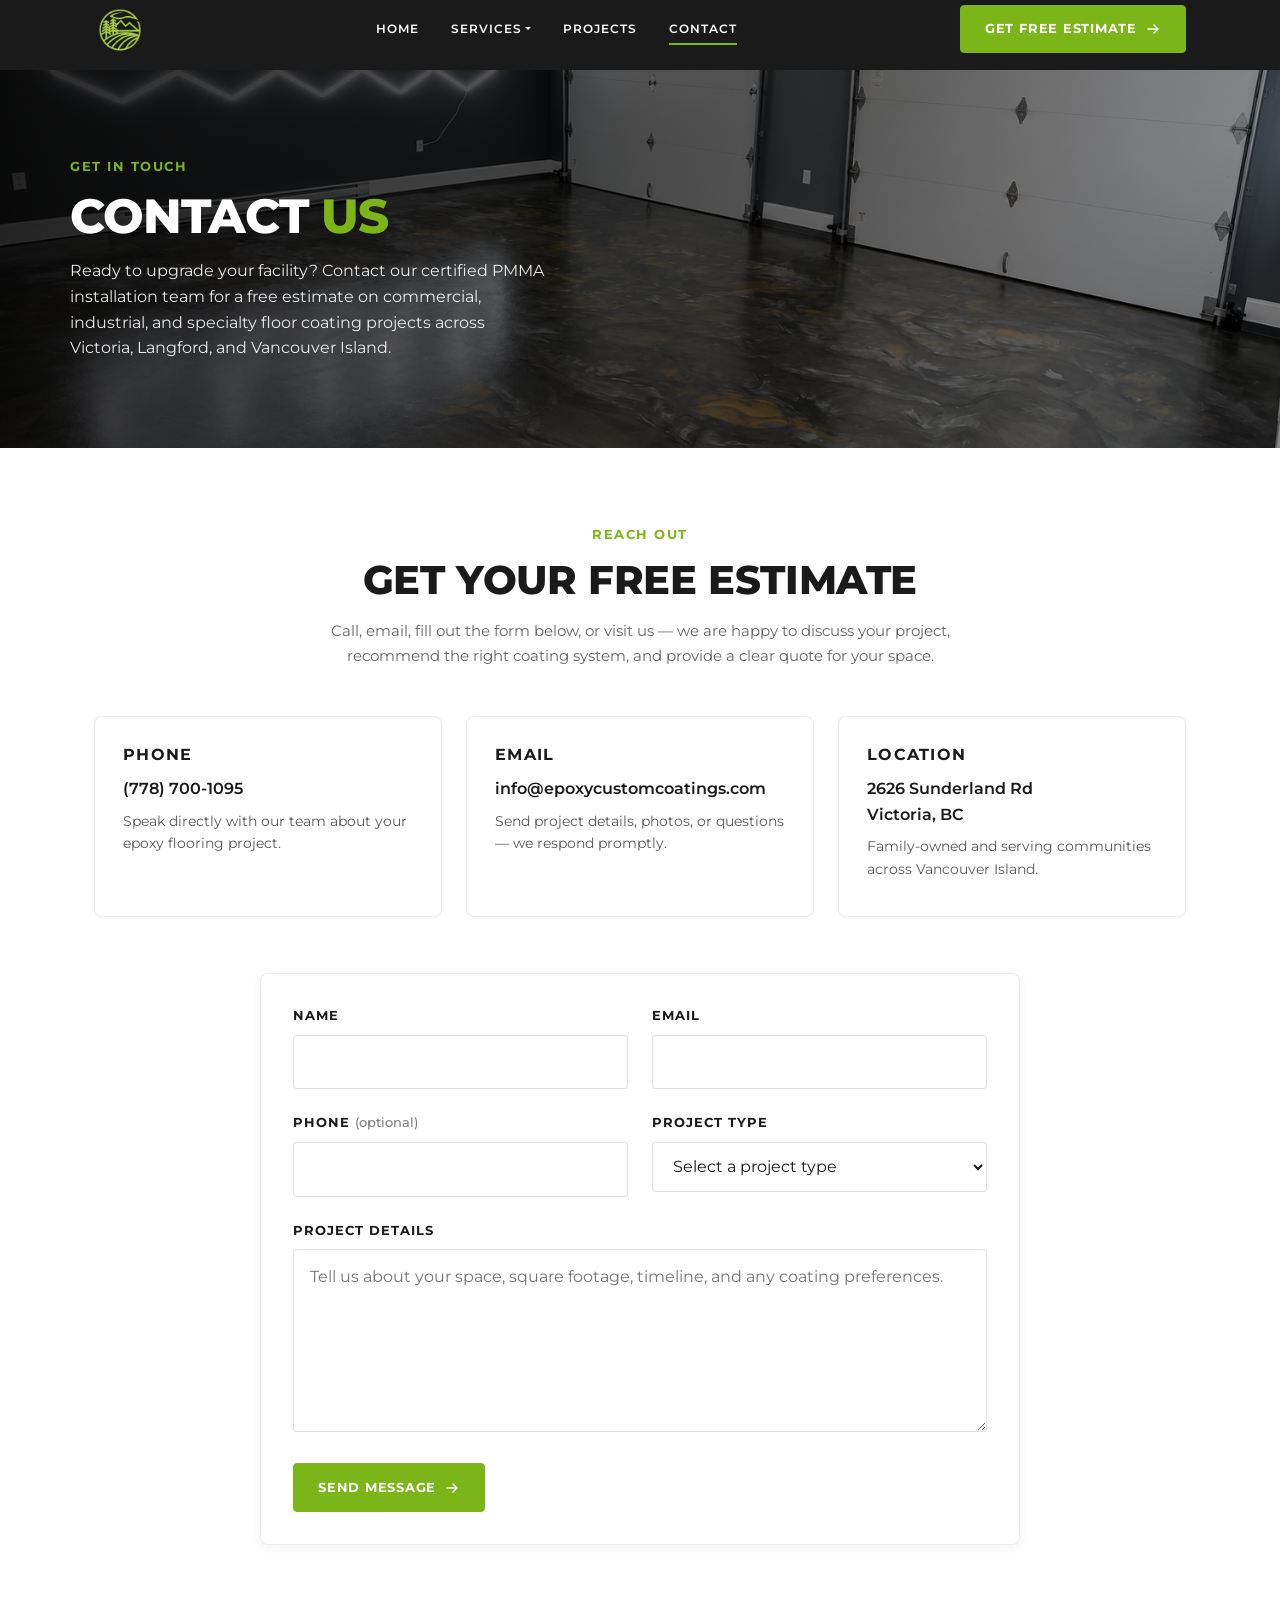
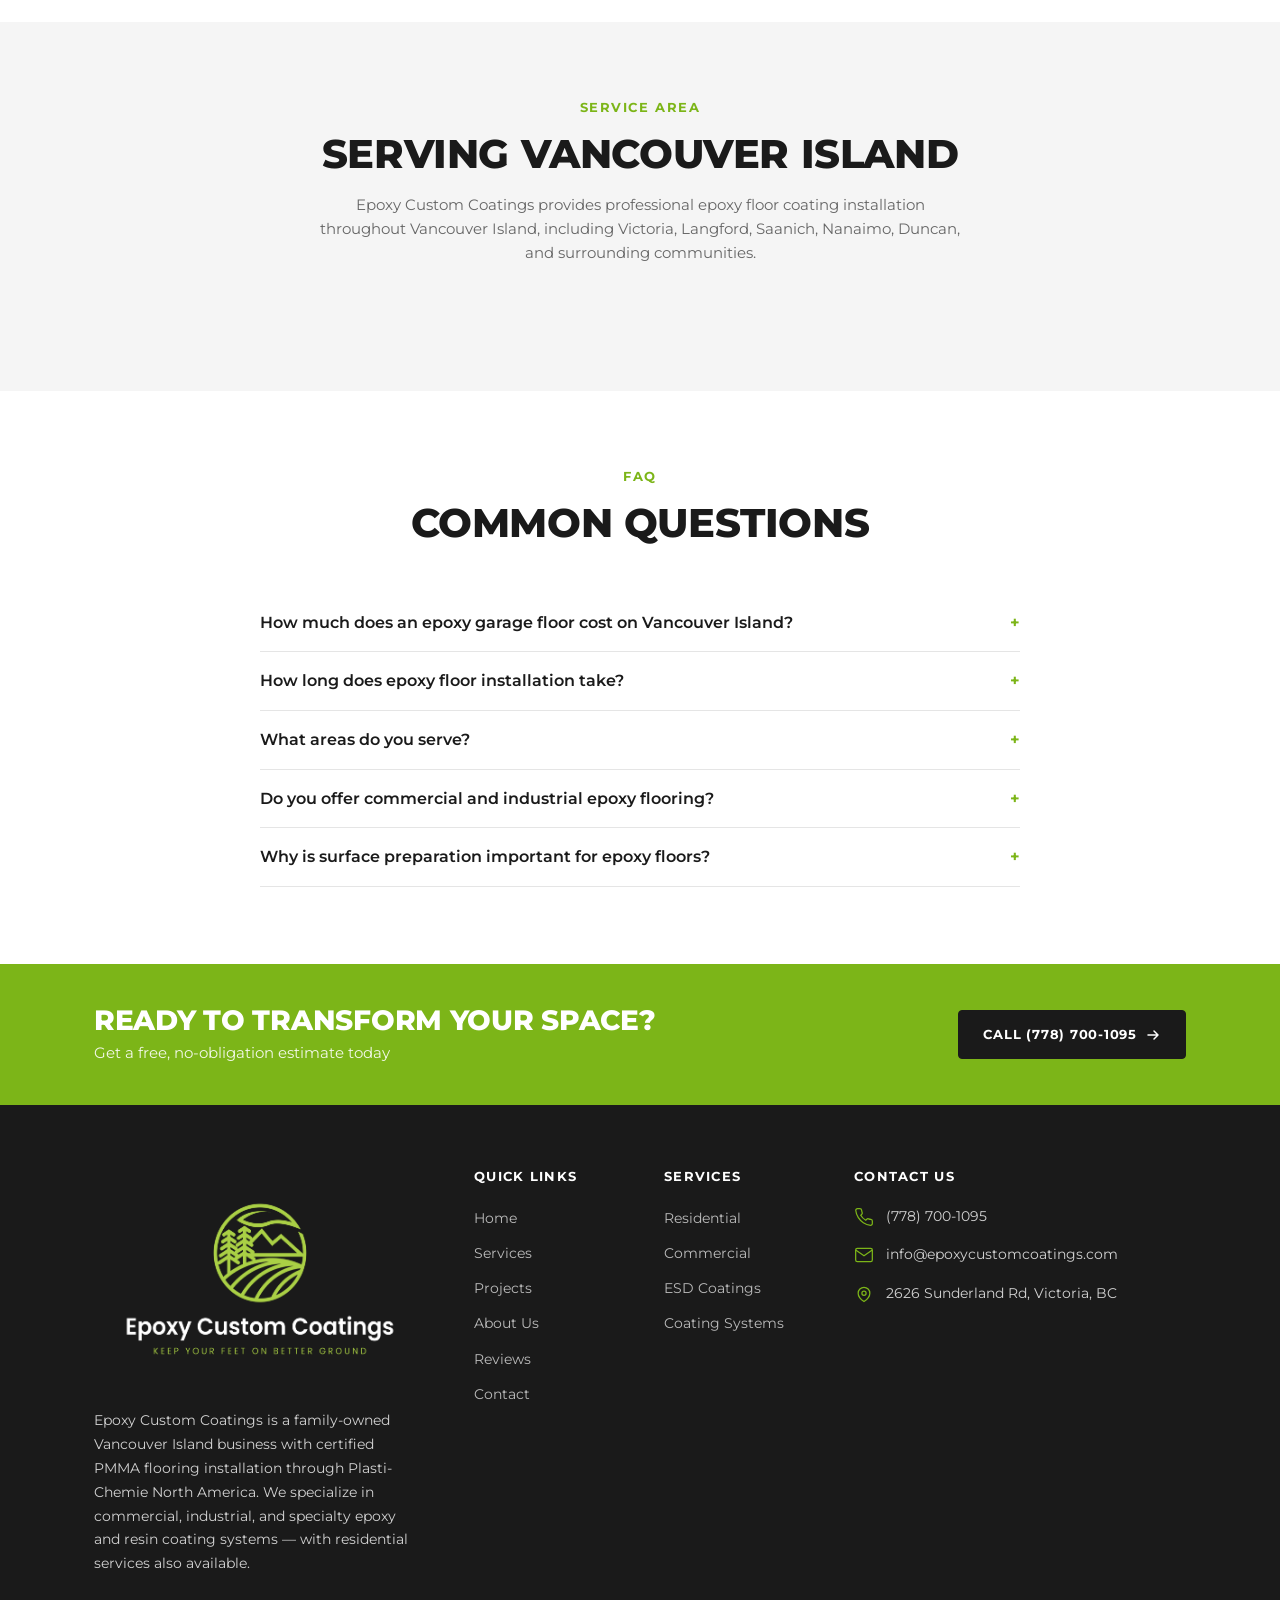
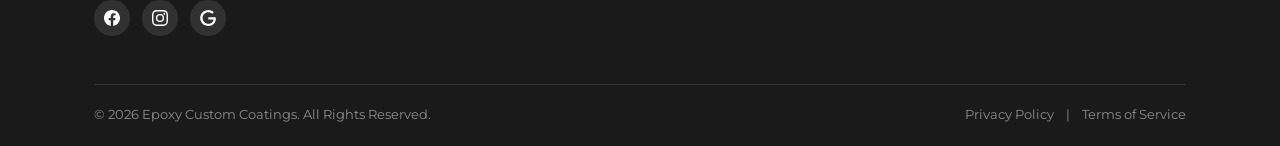
==== contact.html @ 405bd3cb "Update site content and layout" ====
<!doctype html>
<html lang="en-CA">
<head>
    <meta charset="utf-8">
    <meta name="viewport" content="width=device-width, initial-scale=1">
    <title>Contact Epoxy Custom Coatings | Free Estimate Victoria BC</title>
    <meta name="description" content="Contact Epoxy Custom Coatings for a free epoxy floor coating estimate in Victoria and across Vancouver Island. Call (778) 700-1095 or email info@epoxycustomcoatings.com.">
    <meta name="robots" content="index, follow, max-image-preview:large">
    <link rel="canonical" href="https://epoxycustomcoatings.com/contact.html">
    <meta name="theme-color" content="#1a1a1a">
    <meta name="author" content="Epoxy Custom Coatings">
    <meta name="geo.region" content="CA-BC">
    <meta name="geo.placename" content="Victoria, British Columbia">
    <link rel="icon" href="images/logo.png" type="image/png">
    <link rel="apple-touch-icon" href="images/logo.png">
    <link rel="sitemap" type="application/xml" href="sitemap.xml">
    <meta property="og:type" content="website">
    <meta property="og:site_name" content="Epoxy Custom Coatings">
    <meta property="og:title" content="Contact Epoxy Custom Coatings | Free Estimate Victoria BC">
    <meta property="og:description" content="Request a free epoxy floor coating estimate in Victoria and across Vancouver Island.">
    <meta property="og:url" content="https://epoxycustomcoatings.com/contact.html">
    <meta property="og:image" content="https://epoxycustomcoatings.com/images/logo.png">
    <meta property="og:locale" content="en_CA">
    <meta name="twitter:card" content="summary_large_image">
    <meta name="twitter:title" content="Contact Epoxy Custom Coatings | Free Estimate Victoria BC">
    <meta name="twitter:description" content="Request a free epoxy floor coating estimate in Victoria and across Vancouver Island.">
    <meta name="twitter:image" content="https://epoxycustomcoatings.com/images/logo.png">
    <link rel="preconnect" href="https://fonts.googleapis.com">
    <link rel="preconnect" href="https://fonts.gstatic.com" crossorigin>
    <link href="https://fonts.googleapis.com/css2?family=Montserrat:wght@400;500;600;700;800&display=swap" rel="stylesheet">
    <link href="https://cdn.jsdelivr.net/npm/bootstrap@5.3.8/dist/css/bootstrap.min.css" rel="stylesheet" integrity="sha384-sRIl4kxILFvY47J16cr9ZwB07vP4J8+LH7qKQnuqkuIAvNWLzeN8tE5YBujZqJLB" crossorigin="anonymous">
    <link rel="stylesheet" href="css/style.css">
</head>
<body>
    <a class="skip-link" href="#main-content">Skip to main content</a>

    <!-- NAVBAR -->
    <nav class="navbar navbar-expand-lg site-nav sticky-top" aria-label="Main navigation">
        <div class="container">
            <a class="navbar-brand" href="index.html">
                <img src="images/logo2.png" alt="Epoxy Custom Coatings">
            </a>

            <button class="navbar-toggler" type="button" data-bs-toggle="collapse" data-bs-target="#navbarNav" aria-controls="navbarNav" aria-expanded="false" aria-label="Toggle navigation">
                <span class="navbar-toggler-icon"></span>
            </button>

            <div class="collapse navbar-collapse nav-collapse-panel" id="navbarNav">
                <ul class="navbar-nav mx-auto align-items-lg-center">
                    <li class="nav-item"><a class="nav-link" href="index.html">Home</a></li>
                    <li class="nav-item dropdown">
                        <a class="nav-link dropdown-toggle" href="services.html" role="button" data-bs-toggle="dropdown" aria-expanded="false">Services</a>
                        <ul class="dropdown-menu dropdown-menu-dark">
                            <li><a class="dropdown-item" href="services.html#what-we-offer">What We Offer</a></li>
                            <li><a class="dropdown-item" href="services.html#commercial">Commercial &amp; Industrial</a></li>
                            <li><a class="dropdown-item" href="services.html#pmma">Certified PMMA</a></li>
                            <li><a class="dropdown-item" href="services.html#esd">ESD Coatings</a></li>
                            <li><a class="dropdown-item" href="services.html#residential">Residential</a></li>
                            <li><a class="dropdown-item" href="services.html#coatings">Coating Systems</a></li>
                        </ul>
                    </li>
                    <li class="nav-item"><a class="nav-link" href="projects.html">Projects</a></li>
                    <li class="nav-item"><a class="nav-link active" href="contact.html">Contact</a></li>
                </ul>
                <a class="btn btn-primary btn-cta nav-cta-btn" href="contact.html">
                    Get Free Estimate
                    <svg width="16" height="16" viewBox="0 0 16 16" fill="none" aria-hidden="true"><path d="M3 8h10M9 4l4 4-4 4" stroke="currentColor" stroke-width="1.5" stroke-linecap="round" stroke-linejoin="round"/></svg>
                </a>
            </div>
        </div>
    </nav>

    <main id="main-content">
    <!-- HERO -->
    <section class="hero hero-page hero-contact">
        <div class="hero-overlay"></div>
        <div class="container hero-inner">
            <div class="hero-copy hero-copy--page">
                <p class="section-label">Get In Touch</p>
                <h1 class="hero-page-title">Contact <span class="text-accent">Us</span></h1>
                <p class="hero-desc">Ready to upgrade your facility? Contact our certified PMMA installation team for a free estimate on commercial, industrial, and specialty floor coating projects across Victoria, Langford, and Vancouver Island.</p>
            </div>
        </div>
    </section>

    <!-- CONTACT INFO -->
    <section class="contact-section" aria-labelledby="contact-heading">
        <div class="container">
            <div class="section-header text-center">
                <p class="section-label">Reach Out</p>
                <h2 class="section-title" id="contact-heading">Get Your Free Estimate</h2>
                <p class="section-desc">Call, email, fill out the form below, or visit us — we are happy to discuss your project, recommend the right coating system, and provide a clear quote for your space.</p>
            </div>
            <div class="row g-4 contact-grid">
                <div class="col-md-4">
                    <article class="contact-card">
                        <h3>Phone</h3>
                        <p><a href="tel:+17787001095">(778) 700-1095</a></p>
                        <p class="contact-card-note">Speak directly with our team about your epoxy flooring project.</p>
                    </article>
                </div>
                <div class="col-md-4">
                    <article class="contact-card">
                        <h3>Email</h3>
                        <p><a href="mailto:info@epoxycustomcoatings.com">info@epoxycustomcoatings.com</a></p>
                        <p class="contact-card-note">Send project details, photos, or questions — we respond promptly.</p>
                    </article>
                </div>
                <div class="col-md-4">
                    <article class="contact-card">
                        <h3>Location</h3>
                        <p><a href="https://maps.google.com/?q=2626+Sunderland+Rd,+Victoria,+BC" rel="noopener noreferrer">2626 Sunderland Rd<br>Victoria, BC</a></p>
                        <p class="contact-card-note">Family-owned and serving communities across Vancouver Island.</p>
                    </article>
                </div>
            </div>

            <div class="contact-form-wrap">
                <div class="contact-form-alert contact-form-alert--success" id="formSuccessAlert" role="status" hidden>
                    Thank you — your message was sent. We will get back to you shortly.
                </div>

                <form class="contact-form" id="contactForm" action="https://formsubmit.co/info@epoxycustomcoatings.com" method="POST" accept-charset="UTF-8" novalidate>
                    <input type="hidden" name="_subject" value="New website estimate request — Epoxy Custom Coatings">
                    <input type="hidden" name="_next" value="https://epoxycustomcoatings.com/contact.html?sent=1">
                    <input type="hidden" name="_template" value="table">
                    <input type="text" name="_honey" class="contact-form-honey" tabindex="-1" autocomplete="off" aria-hidden="true">
                    <input type="hidden" name="_captcha" value="true">

                    <div class="row g-4">
                        <div class="col-md-6">
                            <label class="contact-form-label" for="contactName">Name</label>
                            <input class="contact-form-input" type="text" id="contactName" name="name" required autocomplete="name" maxlength="100" inputmode="text">
                        </div>
                        <div class="col-md-6">
                            <label class="contact-form-label" for="contactEmail">Email</label>
                            <input class="contact-form-input" type="email" id="contactEmail" name="email" required autocomplete="email" maxlength="254" inputmode="email">
                        </div>
                        <div class="col-md-6">
                            <label class="contact-form-label" for="contactPhone">Phone <span class="contact-form-optional">(optional)</span></label>
                            <input class="contact-form-input" type="tel" id="contactPhone" name="phone" autocomplete="tel" maxlength="30" inputmode="tel">
                        </div>
                        <div class="col-md-6">
                            <label class="contact-form-label" for="contactProjectType">Project Type</label>
                            <select class="contact-form-input" id="contactProjectType" name="project_type" required>
                                <option value="" disabled selected>Select a project type</option>
                                <option value="Commercial">Commercial</option>
                                <option value="Industrial">Industrial</option>
                                <option value="Residential">Residential</option>
                                <option value="ESD / Specialty">ESD / Specialty</option>
                                <option value="Other">Other</option>
                            </select>
                        </div>
                        <div class="col-12">
                            <label class="contact-form-label" for="contactMessage">Project Details</label>
                            <textarea class="contact-form-input contact-form-textarea" id="contactMessage" name="message" rows="6" required minlength="10" maxlength="5000" placeholder="Tell us about your space, square footage, timeline, and any coating preferences."></textarea>
                        </div>
                        <div class="col-12">
                            <button class="btn btn-primary btn-cta" type="submit">
                                Send Message
                                <svg width="16" height="16" viewBox="0 0 16 16" fill="none" aria-hidden="true"><path d="M3 8h10M9 4l4 4-4 4" stroke="currentColor" stroke-width="1.5" stroke-linecap="round" stroke-linejoin="round"/></svg>
                            </button>
                        </div>
                    </div>
                </form>
            </div>
        </div>
    </section>

    <!-- SERVICE AREA -->
    <section class="service-area-section" aria-labelledby="service-area-heading">
        <div class="container">
            <div class="section-header text-center">
                <p class="section-label">Service Area</p>
                <h2 class="section-title" id="service-area-heading">Serving Vancouver Island</h2>
                <p class="section-desc">Epoxy Custom Coatings provides professional epoxy floor coating installation throughout Vancouver Island, including Victoria, Langford, Saanich, Nanaimo, Duncan, and surrounding communities.</p>
            </div>
        </div>
    </section>

    <!-- FAQ -->
    <section class="faq-section" id="faq" aria-labelledby="faq-heading">
        <div class="container">
            <div class="section-header text-center">
                <p class="section-label">FAQ</p>
                <h2 class="section-title" id="faq-heading">Common Questions</h2>
            </div>
            <div class="faq-list">
                <details class="faq-item">
                    <summary>How much does an epoxy garage floor cost on Vancouver Island?</summary>
                    <p>Pricing depends on square footage, current slab condition, coating system, and finish options. We provide free on-site assessments and detailed quotes so you know exactly what to expect before work begins.</p>
                </details>
                <details class="faq-item">
                    <summary>How long does epoxy floor installation take?</summary>
                    <p>Most residential garage projects take two to three days, including surface preparation, coating application, and cure time. Commercial and specialty systems may require additional time depending on scope and environmental requirements.</p>
                </details>
                <details class="faq-item">
                    <summary>What areas do you serve?</summary>
                    <p>We serve Victoria, Langford, Saanich, and communities across Vancouver Island for residential, commercial, and industrial epoxy coating projects.</p>
                </details>
                <details class="faq-item">
                    <summary>Do you offer commercial and industrial epoxy flooring?</summary>
                    <p>Yes. We install high-performance epoxy and resin systems for warehouses, restaurants, retail spaces, manufacturing facilities, auto shops, healthcare environments, and more.</p>
                </details>
                <details class="faq-item">
                    <summary>Why is surface preparation important for epoxy floors?</summary>
                    <p>Proper mechanical grinding and preparation ensures maximum adhesion and long-term durability. Every Epoxy Custom Coatings project follows proven prep standards — because a premium finish starts with a properly prepared slab.</p>
                </details>
            </div>
        </div>
    </section>

    <!-- CTA -->
    <section class="cta-banner">
        <div class="container">
            <div class="cta-banner-inner">
                <div>
                    <h2>Ready to Transform Your Space?</h2>
                    <p>Get a free, no-obligation estimate today</p>
                </div>
                <a class="btn btn-dark btn-cta" href="tel:+17787001095">
                    Call (778) 700-1095
                    <svg width="16" height="16" viewBox="0 0 16 16" fill="none" aria-hidden="true"><path d="M3 8h10M9 4l4 4-4 4" stroke="currentColor" stroke-width="1.5" stroke-linecap="round" stroke-linejoin="round"/></svg>
                </a>
            </div>
        </div>
    </section>
    </main>

    <!-- FOOTER -->
    <footer class="site-footer">
        <div class="container">
            <div class="row g-4 g-lg-5">
                <div class="col-lg-4">
                    <a class="footer-brand" href="index.html">
                        <img src="images/logo.png" alt="Epoxy Custom Coatings">
                    </a>
                    <p class="footer-desc">Epoxy Custom Coatings is a family-owned Vancouver Island business with certified PMMA flooring installation through Plasti-Chemie North America. We specialize in commercial, industrial, and specialty epoxy and resin coating systems — with residential services also available.</p>
                    <div class="footer-social">
                        <a href="#" aria-label="Facebook"><svg viewBox="0 0 24 24" fill="currentColor"><path d="M24 12.073C24 5.405 18.627 0 12 0S0 5.405 0 12.073c0 5.99 4.388 10.954 10.125 11.854v-8.385H7.078v-3.47h3.047V9.43c0-3.007 1.792-4.669 4.533-4.669 1.312 0 2.686.235 2.686.235v2.953H15.83c-1.491 0-1.956.925-1.956 1.874v2.25h3.328l-.532 3.47h-2.796v8.385C19.612 23.027 24 18.062 24 12.073z"/></svg></a>
                        <a href="#" aria-label="Instagram"><svg viewBox="0 0 24 24" fill="currentColor"><path d="M12 2.163c3.204 0 3.584.012 4.85.07 3.252.148 4.771 1.691 4.919 4.919.058 1.265.069 1.645.069 4.849 0 3.205-.012 3.584-.069 4.849-.149 3.225-1.664 4.771-4.919 4.919-1.266.058-1.644.07-4.85.07-3.204 0-3.584-.012-4.849-.07-3.26-.149-4.771-1.699-4.919-4.92-.058-1.265-.07-1.644-.07-4.849 0-3.204.013-3.583.07-4.849.149-3.227 1.664-4.771 4.919-4.919 1.266-.057 1.645-.069 4.849-.069zM12 0C8.741 0 8.333.014 7.053.072 2.695.272.273 2.69.073 7.052.014 8.333 0 8.741 0 12c0 3.259.014 3.668.072 4.948.2 4.358 2.618 6.78 6.98 6.98C8.333 23.986 8.741 24 12 24c3.259 0 3.668-.014 4.948-.072 4.354-.2 6.782-2.618 6.979-6.98.059-1.28.073-1.689.073-4.948 0-3.259-.014-3.667-.072-4.947-.196-4.354-2.617-6.78-6.979-6.98C15.668.014 15.259 0 12 0zm0 5.838a6.162 6.162 0 100 12.324 6.162 6.162 0 000-12.324zM12 16a4 4 0 110-8 4 4 0 010 8zm6.406-11.845a1.44 1.44 0 100 2.881 1.44 1.44 0 000-2.881z"/></svg></a>
                        <a href="#" aria-label="Google"><svg viewBox="0 0 24 24" fill="currentColor"><path d="M12.48 10.92v3.28h7.84c-.24 1.84-.853 3.187-1.787 4.133-1.147 1.147-2.933 2.4-6.053 2.4-4.827 0-8.6-3.893-8.6-8.72s3.773-8.72 8.6-8.72c2.6 0 4.507 1.027 5.907 2.347l2.307-2.307C18.747 1.44 16.133 0 12.48 0 5.867 0 .307 5.387.307 12s5.56 12 12.173 12c3.573 0 6.267-1.173 8.373-3.36 2.16-2.16 2.84-5.213 2.84-7.667 0-.76-.053-1.467-.173-2.053H12.48z"/></svg></a>
                    </div>
                </div>
                <div class="col-6 col-lg-2">
                    <h4 class="footer-heading">Quick Links</h4>
                    <ul class="footer-links">
                        <li><a href="index.html">Home</a></li>
                        <li><a href="services.html">Services</a></li>
                        <li><a href="projects.html">Projects</a></li>
                        <li><a href="services.html#about">About Us</a></li>
                        <li><a href="index.html#reviews">Reviews</a></li>
                        <li><a href="contact.html">Contact</a></li>
                    </ul>
                </div>
                <div class="col-6 col-lg-2">
                    <h4 class="footer-heading">Services</h4>
                    <ul class="footer-links">
                        <li><a href="services.html#residential">Residential</a></li>
                        <li><a href="services.html#commercial">Commercial</a></li>
                        <li><a href="services.html#esd">ESD Coatings</a></li>
                        <li><a href="services.html#coatings">Coating Systems</a></li>
                    </ul>
                </div>
                <div class="col-lg-4">
                    <h4 class="footer-heading">Contact Us</h4>
                    <ul class="footer-contact">
                        <li>
                            <svg viewBox="0 0 24 24" fill="none" stroke="currentColor" stroke-width="1.5"><path d="M22 16.92v3a2 2 0 01-2.18 2 19.79 19.79 0 01-8.63-3.07 19.5 19.5 0 01-6-6 19.79 19.79 0 01-3.07-8.67A2 2 0 014.11 2h3a2 2 0 012 1.72c.127.96.361 1.903.7 2.81a2 2 0 01-.45 2.11L8.09 9.91a16 16 0 006 6l1.27-1.27a2 2 0 012.11-.45c.907.339 1.85.573 2.81.7A2 2 0 0122 16.92z"/></svg>
                            <a href="tel:+17787001095">(778) 700-1095</a>
                        </li>
                        <li>
                            <svg viewBox="0 0 24 24" fill="none" stroke="currentColor" stroke-width="1.5"><path d="M4 4h16c1.1 0 2 .9 2 2v12c0 1.1-.9 2-2 2H4c-1.1 0-2-.9-2-2V6c0-1.1.9-2 2-2z"/><path d="M22 6l-10 7L2 6"/></svg>
                            <a href="mailto:info@epoxycustomcoatings.com">info@epoxycustomcoatings.com</a>
                        </li>
                        <li>
                            <svg viewBox="0 0 24 24" fill="none" stroke="currentColor" stroke-width="1.5"><path d="M12 21s-7-4.5-7-10a7 7 0 1114 0c0 5.5-7 10-7 10z"/><circle cx="12" cy="11" r="2.5"/></svg>
                            <a href="https://maps.google.com/?q=2626+Sunderland+Rd,+Victoria,+BC" rel="noopener noreferrer">2626 Sunderland Rd, Victoria, BC</a>
                        </li>
                    </ul>
                </div>
            </div>
            <div class="footer-bottom">
                <p>&copy; 2026 Epoxy Custom Coatings. All Rights Reserved.</p>
                <div class="footer-legal">
                    <a href="#">Privacy Policy</a>
                    <span>|</span>
                    <a href="#">Terms of Service</a>
                </div>
            </div>
        </div>
    </footer>

    <script type="application/ld+json">
    {
        "@context": "https://schema.org",
        "@graph": [
            {
                "@type": "ContactPage",
                "@id": "https://epoxycustomcoatings.com/contact.html#webpage",
                "url": "https://epoxycustomcoatings.com/contact.html",
                "name": "Contact Epoxy Custom Coatings | Free Estimate Victoria BC",
                "description": "Contact Epoxy Custom Coatings for a free epoxy floor coating estimate in Victoria and across Vancouver Island.",
                "isPartOf": { "@id": "https://epoxycustomcoatings.com/#website" },
                "about": { "@id": "https://epoxycustomcoatings.com/#business" }
            },
            {
                "@type": ["LocalBusiness", "HomeAndConstructionBusiness"],
                "@id": "https://epoxycustomcoatings.com/#business",
                "name": "Epoxy Custom Coatings",
                "url": "https://epoxycustomcoatings.com/",
                "telephone": "+1-778-700-1095",
                "email": "info@epoxycustomcoatings.com",
                "address": {
                    "@type": "PostalAddress",
                    "streetAddress": "2626 Sunderland Rd",
                    "addressLocality": "Victoria",
                    "addressRegion": "BC",
                    "addressCountry": "CA"
                },
                "areaServed": "Vancouver Island"
            },
            {
                "@type": "FAQPage",
                "mainEntity": [
                    {
                        "@type": "Question",
                        "name": "How much does an epoxy garage floor cost on Vancouver Island?",
                        "acceptedAnswer": {
                            "@type": "Answer",
                            "text": "Pricing depends on square footage, current slab condition, coating system, and finish options. Epoxy Custom Coatings provides free on-site assessments and detailed quotes."
                        }
                    },
                    {
                        "@type": "Question",
                        "name": "How long does epoxy floor installation take?",
                        "acceptedAnswer": {
                            "@type": "Answer",
                            "text": "Most residential garage projects take two to three days, including surface preparation, coating application, and cure time."
                        }
                    },
                    {
                        "@type": "Question",
                        "name": "What areas do you serve?",
                        "acceptedAnswer": {
                            "@type": "Answer",
                            "text": "Epoxy Custom Coatings serves Victoria, Langford, Saanich, and communities across Vancouver Island."
                        }
                    },
                    {
                        "@type": "Question",
                        "name": "Do you offer commercial and industrial epoxy flooring?",
                        "acceptedAnswer": {
                            "@type": "Answer",
                            "text": "Yes. The company installs high-performance epoxy and resin systems for warehouses, restaurants, retail, manufacturing, auto shops, and healthcare environments."
                        }
                    },
                    {
                        "@type": "Question",
                        "name": "Why is surface preparation important for epoxy floors?",
                        "acceptedAnswer": {
                            "@type": "Answer",
                            "text": "Proper mechanical grinding and preparation ensures maximum adhesion and long-term durability for every epoxy floor installation."
                        }
                    }
                ]
            },
            {
                "@type": "WebSite",
                "@id": "https://epoxycustomcoatings.com/#website",
                "url": "https://epoxycustomcoatings.com/",
                "name": "Epoxy Custom Coatings"
            }
        ]
    }
    </script>
    <script src="https://cdn.jsdelivr.net/npm/bootstrap@5.3.8/dist/js/bootstrap.bundle.min.js" integrity="sha384-FKyoEForCGlyvwx9Hj09JcYn3nv7wiPVlz7YYwJrWVcXK/BmnVDxM+D2scQbITxI" crossorigin="anonymous"></script>
    <script src="js/contact-form.js"></script>
    <script src="js/nav.js"></script>
</body>
</html>
---- css/style.css ----
/* VARIABLES */
:root {
    --color-green: #7cb518;
    --color-green-hover: #6a9c14;
    --color-dark: #1a1a1a;
    --color-dark-alt: #111111;
    --color-white: #ffffff;
    --color-gray-100: #f5f5f5;
    --color-gray-400: #999999;
    --color-gray-600: #666666;
    --font-main: 'Montserrat', sans-serif;
    --nav-height: 72px;
    --transition: 0.25s ease;
    --section-y: clamp(3rem, 6vw, 5rem);
    --container-x: clamp(1rem, 4vw, 1.5rem);
}

/* GLOBAL */
html {
    scroll-behavior: smooth;
}

*,
*::before,
*::after {
    box-sizing: border-box;
}

body {
    font-family: var(--font-main);
    color: var(--color-dark);
    background: var(--color-white);
    margin: 0;
    line-height: 1.6;
    overflow-x: hidden;
}

.container {
    padding-left: var(--container-x);
    padding-right: var(--container-x);
}

img {
    max-width: 100%;
    height: auto;
    display: block;
}

a {
    text-decoration: none;
    color: inherit;
}

.text-accent {
    color: var(--color-green);
}

/* TYPOGRAPHY */
.section-label {
    color: var(--color-green);
    font-size: 0.8rem;
    font-weight: 700;
    letter-spacing: 0.12em;
    text-transform: uppercase;
    margin-bottom: 0.75rem;
}

.section-title {
    font-size: clamp(1.75rem, 3.5vw, 2.5rem);
    font-weight: 800;
    text-transform: uppercase;
    letter-spacing: -0.01em;
    line-height: 1.15;
    margin-bottom: 1rem;
}

.section-title-light {
    font-size: clamp(1.75rem, 3.5vw, 2.25rem);
    font-weight: 800;
    text-transform: uppercase;
    letter-spacing: -0.01em;
    line-height: 1.15;
    color: var(--color-white);
    margin-bottom: 1rem;
}

.section-header {
    margin-bottom: clamp(2rem, 4vw, 3rem);
}

.section-desc {
    color: var(--color-gray-600);
    max-width: 640px;
    margin: 0 auto clamp(2rem, 4vw, 3rem);
    font-size: 0.95rem;
}

/* BUTTONS */
.btn-primary {
    --bs-btn-bg: var(--color-green);
    --bs-btn-border-color: var(--color-green);
    --bs-btn-hover-bg: var(--color-green-hover);
    --bs-btn-hover-border-color: var(--color-green-hover);
    --bs-btn-active-bg: var(--color-green-hover);
    --bs-btn-active-border-color: var(--color-green-hover);
    --bs-btn-color: var(--color-white);
    --bs-btn-hover-color: var(--color-white);
}

.btn-cta {
    display: inline-flex;
    align-items: center;
    justify-content: center;
    gap: 0.5rem;
    font-weight: 700;
    font-size: clamp(0.72rem, 1.5vw, 0.8rem);
    letter-spacing: 0.06em;
    text-transform: uppercase;
    padding: 0.85rem 1.5rem;
    min-height: 48px;
    border-radius: 4px;
    white-space: nowrap;
    transition: background var(--transition), border-color var(--transition), transform var(--transition);
}

.btn-ghost {
    font-weight: 700;
    font-size: clamp(0.72rem, 1.5vw, 0.8rem);
    letter-spacing: 0.06em;
    text-transform: uppercase;
    padding: 0.85rem 1.5rem;
    min-height: 48px;
    border-radius: 4px;
    border: 2px solid var(--color-white);
    color: var(--color-white);
    display: inline-flex;
    align-items: center;
    justify-content: center;
}

.btn-ghost:hover {
    background: var(--color-white);
    color: var(--color-dark);
    border-color: var(--color-white);
}

.btn-dark {
    --bs-btn-bg: var(--color-dark);
    --bs-btn-border-color: var(--color-dark);
    --bs-btn-hover-bg: #333;
    --bs-btn-hover-border-color: #333;
    --bs-btn-color: var(--color-white);
    --bs-btn-hover-color: var(--color-white);
}

.link-arrow {
    display: inline-flex;
    align-items: center;
    gap: 0.35rem;
    color: var(--color-green);
    font-weight: 700;
    font-size: 0.8rem;
    letter-spacing: 0.06em;
    text-transform: uppercase;
    transition: gap var(--transition);
}

.link-arrow:hover {
    gap: 0.6rem;
    color: var(--color-green-hover);
}

/* NAVBAR */
.site-nav {
    background: var(--color-dark);
    padding: 0.65rem 0;
}

.site-nav .navbar-brand img {
    height: clamp(36px, 8vw, 48px);
    width: auto;
}

.site-nav .navbar-toggler {
    border-color: rgba(255, 255, 255, 0.3);
    padding: 0.4rem 0.55rem;
}

.site-nav .navbar-toggler:focus {
    box-shadow: 0 0 0 0.2rem rgba(124, 181, 24, 0.35);
}

.site-nav .navbar-toggler-icon {
    filter: invert(1);
    width: 1.35em;
    height: 1.35em;
}

.site-nav .nav-link {
    color: var(--color-white) !important;
    font-size: 0.78rem;
    font-weight: 600;
    letter-spacing: 0.08em;
    text-transform: uppercase;
    padding: 0.65rem 1rem !important;
    position: relative;
    transition: color var(--transition);
}

.site-nav .nav-link.active::after {
    content: '';
    position: absolute;
    bottom: 0.25rem;
    left: 1rem;
    right: 1rem;
    height: 2px;
    background: var(--color-green);
}

.site-nav .nav-link:hover {
    color: var(--color-green) !important;
}

.site-nav .dropdown-menu {
    background: var(--color-dark-alt);
    border: 1px solid rgba(255, 255, 255, 0.1);
    border-radius: 4px;
    margin-top: 0.5rem;
}

.site-nav .dropdown-item {
    color: var(--color-white);
    font-size: 0.85rem;
    padding: 0.65rem 1.25rem;
}

.site-nav .dropdown-item:hover {
    background: rgba(124, 181, 24, 0.15);
    color: var(--color-green);
}

.site-nav .nav-cta-btn {
    margin-top: 0.75rem;
}

@media (max-width: 991.98px) {
    .site-nav .nav-collapse-panel {
        padding: 0.75rem 0 1.25rem;
        margin-top: 0.5rem;
        border-top: 1px solid rgba(255, 255, 255, 0.12);
    }

    .site-nav .navbar-nav {
        align-items: stretch !important;
        text-align: center;
        gap: 0.15rem;
    }

    .site-nav .nav-link.active::after {
        left: 50%;
        right: auto;
        transform: translateX(-50%);
        width: 2.5rem;
    }

    .site-nav .dropdown-menu {
        text-align: center;
        border: none;
        background: rgba(255, 255, 255, 0.04);
        margin-top: 0;
    }

    .site-nav .nav-cta-btn {
        width: 100%;
        margin-top: 1rem;
    }
}

@media (min-width: 992px) {
    .site-nav {
        padding: 0.75rem 0;
    }

    .site-nav .nav-cta-btn {
        margin-top: 0;
        margin-left: 0.5rem;
        flex-shrink: 0;
    }
}

/* HERO */
.hero {
    position: relative;
    display: flex;
    align-items: center;
    background-size: cover;
    background-position: center;
    overflow: hidden;
}

.hero-home {
    background-image: url("../images/homeHero.jpg");
    min-height: clamp(520px, 85vh, 900px);
}

.hero-services {
    background-image: url("../images/servicesHero.png");
}

.hero-projects {
    background-image: url("../images/projectHero.png");
}

.hero-contact {
    background-image: url("../images/contactHero.png");
}

.hero-page {
    min-height: clamp(280px, 42vh, 420px);
}

.hero-page .hero-overlay {
    background: linear-gradient(
        105deg,
        rgba(0, 0, 0, 0.84) 0%,
        rgba(0, 0, 0, 0.62) 50%,
        rgba(0, 0, 0, 0.4) 100%
    );
}

.hero-page .hero-inner {
    padding: clamp(2.5rem, 5vw, 3.5rem) 0;
}

.hero-copy--page {
    max-width: min(640px, 100%);
}

.hero-page-title {
    font-size: clamp(1.85rem, 4.5vw, 3rem);
    font-weight: 800;
    text-transform: uppercase;
    letter-spacing: -0.02em;
    line-height: 1.1;
    color: var(--color-white);
    margin-bottom: clamp(0.75rem, 2vw, 1rem);
}

.hero-page .hero-desc {
    margin-bottom: 0;
}

.hero-overlay {
    position: absolute;
    inset: 0;
    background: linear-gradient(
        105deg,
        rgba(0, 0, 0, 0.82) 0%,
        rgba(0, 0, 0, 0.55) 42%,
        rgba(0, 0, 0, 0.25) 100%
    );
}

.hero-inner {
    position: relative;
    z-index: 1;
    padding: clamp(2.5rem, 6vw, 4rem) 0;
}

.hero-copy {
    max-width: min(560px, 100%);
    color: var(--color-white);
}

.hero-title {
    font-size: clamp(2rem, 5.5vw + 0.5rem, 4.25rem);
    font-weight: 800;
    text-transform: uppercase;
    letter-spacing: -0.02em;
    line-height: 1.05;
    margin-bottom: clamp(1rem, 3vw, 1.5rem);
}

.hero-desc {
    font-size: clamp(0.9rem, 1.8vw, 1rem);
    opacity: 0.9;
    margin-bottom: clamp(1.5rem, 4vw, 2rem);
    max-width: 480px;
}

.hero-actions {
    display: flex;
    flex-wrap: wrap;
    gap: 0.85rem;
}

/* TRUST BAR */
.trust-bar {
    background: var(--color-dark);
    padding: clamp(2rem, 4vw, 2.5rem) 0;
}

.trust-grid {
    --bs-gutter-y: 1.75rem;
}

.trust-item {
    display: flex;
    align-items: center;
    gap: clamp(0.75rem, 2vw, 1rem);
    height: 100%;
}

.trust-icon {
    flex-shrink: 0;
    width: clamp(40px, 8vw, 48px);
    height: clamp(40px, 8vw, 48px);
    color: var(--color-green);
}

.trust-icon svg {
    width: 100%;
    height: 100%;
}

.trust-item strong {
    display: block;
    color: var(--color-white);
    font-size: clamp(0.65rem, 1.4vw, 0.72rem);
    font-weight: 700;
    letter-spacing: 0.06em;
    text-transform: uppercase;
    line-height: 1.35;
}

.trust-item span {
    display: block;
    color: var(--color-gray-400);
    font-size: 0.78rem;
    margin-top: 0.15rem;
}

/* SERVICES */
.services-section {
    background: var(--color-gray-100);
    padding: var(--section-y) 0;
}

.service-card {
    background: var(--color-white);
    border-radius: 4px;
    overflow: visible;
    height: 100%;
    box-shadow: 0 2px 12px rgba(0, 0, 0, 0.06);
    transition: transform var(--transition), box-shadow var(--transition);
}

.service-card:hover {
    transform: translateY(-4px);
    box-shadow: 0 8px 24px rgba(0, 0, 0, 0.1);
}

.service-card-image {
    position: relative;
    aspect-ratio: 4 / 3;
    overflow: visible;
    z-index: 2;
}

.service-card-image img {
    width: 100%;
    height: 100%;
    object-fit: cover;
    border-radius: 4px 4px 0 0;
}

.service-card-icon {
    position: absolute;
    bottom: -26px;
    left: 50%;
    transform: translateX(-50%);
    width: 52px;
    height: 52px;
    background: var(--color-dark);
    border-radius: 50%;
    display: flex;
    align-items: center;
    justify-content: center;
    color: var(--color-white);
    z-index: 10;
    box-shadow: 0 2px 8px rgba(0, 0, 0, 0.2);
}

.service-card-icon svg {
    width: 24px;
    height: 24px;
}

.service-card-body {
    position: relative;
    z-index: 1;
    padding: 2.5rem 1.5rem 1.75rem;
    text-align: center;
    background: var(--color-white);
    border-radius: 0 0 4px 4px;
}

.service-card-body h3 {
    font-size: 0.95rem;
    font-weight: 800;
    text-transform: uppercase;
    letter-spacing: 0.04em;
    margin-bottom: 0.75rem;
}

.service-card-body p {
    color: var(--color-gray-600);
    font-size: 0.875rem;
    margin-bottom: 1.25rem;
}

/* ABOUT */
.about-section {
    background: var(--color-white);
    padding: var(--section-y) 0;
}

.about-text {
    color: var(--color-gray-600);
    font-size: 0.95rem;
    margin-bottom: 1rem;
}

.about-list {
    list-style: none;
    padding: 0;
    margin: 1.5rem 0 0;
}

.about-list li {
    position: relative;
    padding-left: 1.5rem;
    margin-bottom: 0.75rem;
    font-size: 0.9rem;
    font-weight: 600;
    color: var(--color-dark);
}

.about-list li::before {
    content: '';
    position: absolute;
    left: 0;
    top: 0.45em;
    width: 8px;
    height: 8px;
    border-radius: 50%;
    background: var(--color-green);
}

.about-image {
    border-radius: 4px;
    overflow: hidden;
    box-shadow: 0 8px 24px rgba(0, 0, 0, 0.12);
}

.about-image img {
    width: 100%;
    aspect-ratio: 4 / 3;
    object-fit: cover;
}

.about-image img {
    width: 100%;
    aspect-ratio: 4 / 3;
    object-fit: cover;
}

/* WHAT WE OFFER (Services page) */
.offer-section {
    background: var(--color-gray-100);
    padding: var(--section-y) 0;
}

.offer-block {
    background: var(--color-white);
    border-radius: 4px;
    padding: clamp(1.5rem, 4vw, 2.5rem);
    margin-bottom: clamp(1.5rem, 3vw, 2rem);
    box-shadow: 0 2px 12px rgba(0, 0, 0, 0.06);
}

.offer-block:last-child {
    margin-bottom: 0;
}

.offer-block--alt {
    background: var(--color-dark);
    color: rgba(255, 255, 255, 0.85);
}

.offer-block--alt .offer-block-title {
    color: var(--color-white);
}

.offer-block--alt .offer-list-group h4 {
    color: var(--color-green);
}

.offer-block--alt .offer-list li {
    color: rgba(255, 255, 255, 0.85);
}

.offer-block--alt .offer-list li::before {
    background: var(--color-green);
}

.offer-block-image {
    border-radius: 4px;
    overflow: hidden;
    box-shadow: 0 4px 16px rgba(0, 0, 0, 0.1);
}

.offer-block-image img {
    width: 100%;
    aspect-ratio: 4 / 3;
    object-fit: cover;
}

.offer-block-title {
    font-size: clamp(1.25rem, 2.5vw, 1.65rem);
    font-weight: 800;
    text-transform: uppercase;
    letter-spacing: -0.01em;
    margin-bottom: 1rem;
    line-height: 1.2;
}

.offer-block-desc {
    color: var(--color-gray-600);
    font-size: 0.95rem;
    margin-bottom: 1.5rem;
}

.offer-block--alt .offer-block-desc {
    color: rgba(255, 255, 255, 0.75);
}

.offer-list-group h4 {
    font-size: 0.8rem;
    font-weight: 700;
    letter-spacing: 0.1em;
    text-transform: uppercase;
    color: var(--color-dark);
    margin-bottom: 0.75rem;
}

.offer-list {
    list-style: none;
    padding: 0;
    margin: 0;
}

.offer-list li {
    position: relative;
    padding-left: 1.25rem;
    margin-bottom: 0.5rem;
    font-size: 0.9rem;
    color: var(--color-gray-600);
    line-height: 1.5;
}

.offer-list li::before {
    content: '';
    position: absolute;
    left: 0;
    top: 0.55em;
    width: 6px;
    height: 6px;
    border-radius: 50%;
    background: var(--color-green);
}

.offer-list--grid {
    display: grid;
    grid-template-columns: repeat(auto-fill, minmax(220px, 1fr));
    gap: 0.25rem 1.5rem;
}

/* COATING SYSTEMS */
.coatings-section {
    background: var(--color-white);
    padding: var(--section-y) 0;
}

.coating-card {
    background: var(--color-gray-100);
    border-radius: 4px;
    padding: 1.75rem 1.5rem;
    height: 100%;
    border-left: 4px solid var(--color-green);
    transition: transform var(--transition), box-shadow var(--transition);
}

.coating-card:hover {
    transform: translateY(-3px);
    box-shadow: 0 6px 20px rgba(0, 0, 0, 0.08);
}

.coating-card h3 {
    font-size: 0.95rem;
    font-weight: 800;
    text-transform: uppercase;
    letter-spacing: 0.03em;
    margin-bottom: 0.75rem;
    line-height: 1.35;
}

.coating-card p {
    color: var(--color-gray-600);
    font-size: 0.875rem;
    margin: 0;
    line-height: 1.65;
}

.coating-card--accent {
    background: var(--color-dark);
}

.coating-card--accent h3 {
    color: var(--color-green);
}

.coating-card--accent p {
    color: rgba(255, 255, 255, 0.75);
}

.pmma-banner {
    background: var(--color-dark);
    color: rgba(255, 255, 255, 0.9);
    padding: clamp(2.5rem, 5vw, 3.5rem) 0;
    border-bottom: 3px solid var(--color-green);
}

.pmma-banner-inner {
    max-width: 820px;
    margin: 0 auto;
    text-align: center;
}

.pmma-banner-title {
    color: var(--color-white);
    font-size: clamp(1.35rem, 3vw, 1.75rem);
    font-weight: 700;
    margin-bottom: 1rem;
}

.pmma-banner-desc {
    margin: 0;
    line-height: 1.7;
    color: rgba(255, 255, 255, 0.85);
}

.suppliers-block {
    margin-top: clamp(3rem, 6vw, 4.5rem);
    padding: clamp(2rem, 4vw, 3rem);
    background: var(--color-gray-100);
    border-radius: 4px;
    text-align: center;
}

.suppliers-title {
    font-size: clamp(1.15rem, 2.5vw, 1.5rem);
    font-weight: 800;
    text-transform: uppercase;
    letter-spacing: -0.01em;
    margin-bottom: 0.75rem;
}

.suppliers-desc {
    color: var(--color-gray-600);
    font-size: 0.95rem;
    max-width: 560px;
    margin: 0 auto 1.75rem;
}

.suppliers-list {
    display: flex;
    flex-wrap: wrap;
    justify-content: center;
    gap: 0.65rem;
    margin-bottom: 1.25rem;
}

.supplier-pill {
    display: inline-block;
    padding: 0.5rem 1.15rem;
    background: var(--color-white);
    border: 1px solid rgba(0, 0, 0, 0.08);
    border-radius: 100px;
    font-size: 0.8rem;
    font-weight: 700;
    letter-spacing: 0.04em;
    text-transform: uppercase;
    color: var(--color-dark);
}

.suppliers-note {
    font-size: 0.8rem;
    color: var(--color-gray-400);
    margin: 0;
    font-style: italic;
}

/* PROJECTS */
.featured-projects-section {
    background: var(--color-gray-100);
    padding: var(--section-y) 0;
}

.featured-project {
    background: var(--color-white);
    border-radius: 4px;
    overflow: hidden;
    box-shadow: 0 2px 16px rgba(0, 0, 0, 0.08);
    margin-bottom: clamp(2rem, 4vw, 3rem);
}

.featured-project:last-child {
    margin-bottom: 0;
}

.featured-project-visual {
    min-height: clamp(260px, 40vw, 420px);
}

.ba-slider--featured {
    min-height: clamp(260px, 40vw, 420px);
    height: 100%;
}

.featured-project-details {
    display: flex;
    flex-direction: column;
    justify-content: center;
    padding: clamp(1.75rem, 4vw, 2.75rem);
}

.featured-project-tag {
    display: inline-block;
    font-size: 0.7rem;
    font-weight: 700;
    letter-spacing: 0.12em;
    text-transform: uppercase;
    color: var(--color-green);
    margin-bottom: 0.75rem;
}

.featured-project-title {
    font-size: clamp(1.25rem, 2.5vw, 1.65rem);
    font-weight: 800;
    text-transform: uppercase;
    letter-spacing: 0.03em;
    margin-bottom: 1rem;
    line-height: 1.25;
}

.featured-project-desc {
    color: var(--color-gray-600);
    font-size: clamp(0.9rem, 1.8vw, 0.975rem);
    line-height: 1.7;
    margin-bottom: 1.5rem;
}

.featured-project-meta {
    list-style: none;
    padding: 0;
    margin: 0;
    border-top: 1px solid rgba(0, 0, 0, 0.08);
    padding-top: 1.25rem;
}

.featured-project-meta li {
    display: flex;
    justify-content: space-between;
    gap: 1rem;
    font-size: 0.875rem;
    padding: 0.45rem 0;
    border-bottom: 1px solid rgba(0, 0, 0, 0.06);
}

.featured-project-meta li:last-child {
    border-bottom: none;
}

.featured-project-meta span {
    font-weight: 700;
    text-transform: uppercase;
    letter-spacing: 0.06em;
    font-size: 0.72rem;
    color: var(--color-gray-600);
}

.gallery-section {
    background: var(--color-white);
    padding: var(--section-y) 0;
}

.gallery-filters {
    display: flex;
    flex-wrap: wrap;
    justify-content: center;
    gap: 0.5rem;
    margin-bottom: clamp(1.75rem, 4vw, 2.5rem);
}

.gallery-filter {
    border: 1px solid rgba(0, 0, 0, 0.12);
    background: var(--color-white);
    color: var(--color-dark);
    font: inherit;
    font-size: 0.75rem;
    font-weight: 700;
    letter-spacing: 0.08em;
    text-transform: uppercase;
    padding: 0.55rem 1rem;
    border-radius: 2px;
    cursor: pointer;
    transition: background var(--transition), color var(--transition), border-color var(--transition);
}

.gallery-filter:hover {
    border-color: var(--color-green);
    color: var(--color-green);
}

.gallery-filter.is-active {
    background: var(--color-green);
    border-color: var(--color-green);
    color: var(--color-white);
}

.gallery-grid {
    display: grid;
    grid-template-columns: repeat(12, minmax(0, 1fr));
    gap: clamp(0.75rem, 2vw, 1rem);
}

.gallery-item {
    margin: 0;
    grid-column: span 3;
    opacity: 1;
    transform: scale(1);
    transition: opacity 0.25s ease, transform 0.25s ease;
}

.gallery-item.is-hidden {
    display: none;
}

.gallery-item-trigger {
    position: relative;
    display: block;
    width: 100%;
    padding: 0;
    border: none;
    background: none;
    cursor: pointer;
    overflow: hidden;
    border-radius: 4px;
    aspect-ratio: 4 / 3;
}

.gallery-item-trigger img {
    width: 100%;
    height: 100%;
    object-fit: cover;
    transition: transform 0.4s ease;
}

.gallery-item-trigger:hover img,
.gallery-item-trigger:focus-visible img {
    transform: scale(1.05);
}

.gallery-item-overlay {
    position: absolute;
    inset: 0;
    display: flex;
    flex-direction: column;
    justify-content: flex-end;
    padding: 1rem 1.15rem;
    background: linear-gradient(to top, rgba(0, 0, 0, 0.72) 0%, rgba(0, 0, 0, 0) 55%);
    color: var(--color-white);
    text-align: left;
    pointer-events: none;
}

.gallery-item-label {
    font-size: 0.65rem;
    font-weight: 700;
    letter-spacing: 0.1em;
    text-transform: uppercase;
    color: var(--color-green);
    margin-bottom: 0.25rem;
}

.gallery-item-title {
    font-size: 0.95rem;
    font-weight: 700;
}

.gallery-lightbox {
    position: fixed;
    inset: 0;
    z-index: 2000;
    display: flex;
    align-items: center;
    justify-content: center;
    padding: clamp(1rem, 3vw, 2rem);
    background: rgba(0, 0, 0, 0.88);
}

.gallery-lightbox[hidden] {
    display: none;
}

body.gallery-lightbox-open {
    overflow: hidden;
}

.gallery-lightbox-close {
    position: absolute;
    top: clamp(0.75rem, 2vw, 1.25rem);
    right: clamp(0.75rem, 2vw, 1.25rem);
    width: 44px;
    height: 44px;
    border: none;
    border-radius: 50%;
    background: rgba(255, 255, 255, 0.12);
    color: var(--color-white);
    font-size: 1.75rem;
    line-height: 1;
    cursor: pointer;
    transition: background var(--transition);
}

.gallery-lightbox-close:hover {
    background: rgba(255, 255, 255, 0.22);
}

.gallery-lightbox-figure {
    margin: 0;
    max-width: min(1100px, 100%);
    width: 100%;
}

.gallery-lightbox-figure img {
    width: 100%;
    max-height: min(78vh, 820px);
    object-fit: contain;
    border-radius: 4px;
}

.gallery-lightbox-figure figcaption {
    margin-top: 0.85rem;
    text-align: center;
    color: rgba(255, 255, 255, 0.85);
    font-size: 0.95rem;
}

@media (max-width: 991.98px) {
    .gallery-item {
        grid-column: span 4;
    }
}

@media (max-width: 575.98px) {
    .gallery-item {
        grid-column: span 12;
    }
}

.testimonials-section .link-arrow {
    color: var(--color-green);
}

/* BEFORE & AFTER */
.before-after-section {
    overflow: hidden;
}

.before-after-copy {
    background: var(--color-dark);
    display: flex;
    align-items: center;
}

.before-after-inner {
    padding: var(--section-y) var(--container-x);
    color: rgba(255, 255, 255, 0.85);
    max-width: 100%;
}

@media (min-width: 992px) {
    .before-after-inner {
        padding: clamp(3rem, 5vw, 4rem) clamp(2rem, 4vw, 3rem);
        padding-left: max(var(--container-x), calc((100vw - 1320px) / 2 + var(--container-x)));
    }
}

.before-after-visual {
    min-height: clamp(280px, 45vw, 480px);
}

.ba-slider {
    --ba-pos: 50%;
    --ba-slider-width: 100%;
    position: relative;
    width: 100%;
    height: 100%;
    min-height: clamp(280px, 45vw, 480px);
    overflow: hidden;
    user-select: none;
    cursor: ew-resize;
    touch-action: pan-y;
}

.ba-img {
    position: absolute;
    inset: 0;
    width: 100%;
    height: 100%;
    object-fit: cover;
}

.ba-before-wrap {
    position: absolute;
    inset: 0;
    width: var(--ba-pos);
    overflow: hidden;
    z-index: 2;
    border-right: 3px solid var(--color-white);
    will-change: width;
}

.before-after-inner p:not(.section-label) {
    font-size: clamp(0.875rem, 1.8vw, 0.95rem);
    margin-bottom: clamp(1.5rem, 3vw, 2rem);
}

.ba-before-wrap .ba-before {
    position: absolute;
    top: 0;
    left: 0;
    width: var(--ba-slider-width);
    max-width: none;
    height: 100%;
    object-fit: cover;
}

.ba-label {
    position: absolute;
    top: clamp(0.75rem, 2vw, 1.5rem);
    z-index: 4;
    background: rgba(0, 0, 0, 0.6);
    color: var(--color-white);
    font-size: 0.65rem;
    font-weight: 700;
    letter-spacing: 0.1em;
    text-transform: uppercase;
    padding: 0.35rem 0.65rem;
    border-radius: 2px;
}

.ba-label-before {
    left: clamp(0.75rem, 2vw, 1.5rem);
}

.ba-label-after {
    right: clamp(0.75rem, 2vw, 1.5rem);
}

.ba-handle {
    position: absolute;
    top: 50%;
    left: var(--ba-pos);
    transform: translate(-50%, -50%);
    width: clamp(38px, 8vw, 44px);
    height: clamp(38px, 8vw, 44px);
    background: var(--color-white);
    border-radius: 50%;
    display: flex;
    align-items: center;
    justify-content: center;
    z-index: 5;
    box-shadow: 0 2px 12px rgba(0, 0, 0, 0.3);
    pointer-events: none;
    color: var(--color-dark);
    will-change: left;
}

.ba-slider:not(.ba-slider--engaged):not(.ba-slider--demoing) .ba-handle {
    animation: ba-handle-pulse 3s ease-in-out infinite;
}

.ba-slider:not(.ba-slider--engaged):not(.ba-slider--demoing) .ba-before-wrap {
    animation: ba-line-glow 3s ease-in-out infinite;
}

@keyframes ba-handle-pulse {
    0%, 100% {
        transform: translate(-50%, -50%) scale(1);
        box-shadow: 0 2px 12px rgba(0, 0, 0, 0.3);
    }
    50% {
        transform: translate(-50%, -50%) scale(1.06);
        box-shadow: 0 0 0 8px rgba(255, 255, 255, 0.15), 0 2px 14px rgba(0, 0, 0, 0.3);
    }
}

@keyframes ba-line-glow {
    0%, 100% {
        border-right-color: var(--color-white);
    }
    50% {
        border-right-color: var(--color-green);
        box-shadow: 2px 0 12px rgba(124, 181, 24, 0.45);
    }
}

.ba-handle svg {
    width: 20px;
    height: 20px;
}

.ba-range {
    position: absolute;
    inset: 0;
    width: 100%;
    height: 100%;
    opacity: 0;
    cursor: ew-resize;
    z-index: 6;
    margin: 0;
}

/* PROCESS */
.process-section {
    background: var(--color-white);
    padding: var(--section-y) 0;
}

.process-steps {
    display: grid;
    grid-template-columns: repeat(4, minmax(0, 1fr));
    gap: clamp(1.5rem, 3vw, 2rem);
    align-items: start;
}

.process-step {
    text-align: center;
    padding: 0 0.5rem;
    position: relative;
}

.process-arrow {
    display: none;
}

.process-arrow svg {
    width: 100%;
    height: auto;
}

.process-num {
    display: block;
    color: var(--color-green);
    font-size: 1.5rem;
    font-weight: 800;
    margin-bottom: 1rem;
}

.process-icon {
    width: 56px;
    height: 56px;
    margin: 0 auto 1rem;
    color: var(--color-dark);
}

.process-icon svg {
    width: 100%;
    height: 100%;
}

.process-step h3 {
    font-size: 0.9rem;
    font-weight: 800;
    text-transform: uppercase;
    letter-spacing: 0.06em;
    margin-bottom: 0.75rem;
}

.process-step p {
    color: var(--color-gray-600);
    font-size: clamp(0.8rem, 1.6vw, 0.85rem);
    max-width: 220px;
    margin: 0 auto;
}

@media (min-width: 992px) {
    .process-steps {
        gap: 0;
    }

    .process-step {
        padding: 0 1rem;
    }

    .process-arrow {
        display: flex;
        align-items: center;
        justify-content: center;
        width: 32px;
        color: #ccc;
        padding-top: 4.5rem;
    }

    .process-steps {
        display: flex;
        align-items: flex-start;
        justify-content: center;
    }

    .process-step {
        flex: 1 1 180px;
        max-width: 240px;
    }
}

@media (max-width: 991.98px) and (min-width: 576px) {
    .process-steps {
        grid-template-columns: repeat(2, minmax(0, 1fr));
        max-width: 640px;
        margin: 0 auto;
    }
}

@media (max-width: 575.98px) {
    .process-steps {
        grid-template-columns: 1fr;
        max-width: 320px;
        margin: 0 auto;
    }

    .process-step {
        padding-bottom: 1.5rem;
        border-bottom: 1px solid #eee;
    }

    .process-step:last-child {
        border-bottom: none;
        padding-bottom: 0;
    }
}

/* TESTIMONIALS */
.testimonials-section {
    background: var(--color-dark);
    padding: var(--section-y) 0;
    color: var(--color-white);
}

.google-rating {
    display: flex;
    flex-direction: column;
    align-items: flex-start;
    gap: 0.5rem;
}

.testimonial-quote p {
    font-size: clamp(0.95rem, 2vw, 1.05rem);
    line-height: 1.7;
    color: rgba(255, 255, 255, 0.9);
    margin-bottom: 1rem;
}

.google-logo svg {
    width: 36px;
    height: 36px;
}

.stars {
    display: flex;
    gap: 2px;
}

.stars svg {
    width: 22px;
    height: 22px;
}

.rating-text {
    font-size: 0.9rem;
    color: rgba(255, 255, 255, 0.85);
    margin: 0;
}

.rating-text strong {
    font-size: 1.1rem;
}

.testimonial-quote {
    margin: 0;
    padding: 0;
    border: none;
    transition: opacity 0.2s ease, transform 0.2s ease;
}

.testimonial-quote.is-changing {
    opacity: 0;
    transform: translateY(6px);
}

.testimonial-quote footer {
    color: var(--color-gray-400);
    font-size: 0.9rem;
    font-style: normal;
}

.testimonial-dots {
    display: flex;
    gap: 0.5rem;
    margin-top: 1.5rem;
    justify-content: flex-end;
}

.testimonial-dots .dot {
    width: 10px;
    height: 10px;
    padding: 0;
    border: none;
    border-radius: 50%;
    background: rgba(255, 255, 255, 0.3);
    cursor: pointer;
    transition: background var(--transition), transform var(--transition);
}

.testimonial-dots .dot:hover {
    background: rgba(255, 255, 255, 0.55);
    transform: scale(1.15);
}

.testimonial-dots .dot.active {
    background: var(--color-green);
}

/* CTA BANNER */
.cta-banner {
    background: var(--color-green);
    padding: clamp(2rem, 4vw, 2.5rem) 0;
}

.cta-banner-inner {
    display: flex;
    align-items: center;
    justify-content: space-between;
    gap: clamp(1.25rem, 3vw, 2rem);
    flex-wrap: wrap;
}

.cta-banner .btn-cta {
    flex-shrink: 0;
}

.cta-banner h2 {
    font-size: clamp(1.25rem, 2.5vw, 1.75rem);
    font-weight: 800;
    text-transform: uppercase;
    color: var(--color-white);
    margin: 0 0 0.25rem;
    letter-spacing: -0.01em;
}

.cta-banner p {
    color: rgba(255, 255, 255, 0.9);
    margin: 0;
    font-size: 0.95rem;
}

/* FOOTER */
.site-footer {
    background: var(--color-dark);
    color: rgba(255, 255, 255, 0.8);
    padding: clamp(2.5rem, 5vw, 4rem) 0 0;
}

.footer-desc {
    max-width: min(320px, 100%);
}

.footer-brand img {
    height: clamp(140px, 20vw, 220px);
    width: auto;
    margin-bottom: 1.25rem;
}

.footer-desc {
    font-size: 0.875rem;
    line-height: 1.7;
    margin-bottom: 1.5rem;
    max-width: 320px;
}

.footer-social {
    display: flex;
    gap: 0.75rem;
}

.footer-social a {
    width: 36px;
    height: 36px;
    border-radius: 50%;
    background: rgba(255, 255, 255, 0.1);
    display: flex;
    align-items: center;
    justify-content: center;
    color: var(--color-white);
    transition: background var(--transition), color var(--transition);
}

.footer-social a:hover {
    background: var(--color-green);
    color: var(--color-white);
}

.footer-social svg {
    width: 16px;
    height: 16px;
}

.footer-heading {
    color: var(--color-white);
    font-size: 0.8rem;
    font-weight: 700;
    letter-spacing: 0.1em;
    text-transform: uppercase;
    margin-bottom: 1.25rem;
}

.footer-links {
    list-style: none;
    padding: 0;
    margin: 0;
}

.footer-links li {
    margin-bottom: 0.6rem;
}

.footer-links a {
    font-size: 0.875rem;
    color: rgba(255, 255, 255, 0.7);
    transition: color var(--transition);
}

.footer-links a:hover {
    color: var(--color-green);
}

.footer-contact {
    list-style: none;
    padding: 0;
    margin: 0;
}

.footer-contact li {
    display: flex;
    align-items: flex-start;
    gap: 0.75rem;
    margin-bottom: 1rem;
    font-size: 0.875rem;
}

.footer-contact svg {
    flex-shrink: 0;
    width: 20px;
    height: 20px;
    color: var(--color-green);
    margin-top: 2px;
}

.footer-bottom {
    margin-top: 3rem;
    padding: 1.25rem 0;
    border-top: 1px solid rgba(255, 255, 255, 0.1);
    display: flex;
    align-items: center;
    justify-content: space-between;
    flex-wrap: wrap;
    gap: 1rem;
    font-size: 0.8rem;
    color: rgba(255, 255, 255, 0.5);
}

.footer-bottom p {
    margin: 0;
}

.footer-legal {
    display: flex;
    align-items: center;
    gap: 0.75rem;
}

.footer-legal a {
    color: rgba(255, 255, 255, 0.5);
    transition: color var(--transition);
}

.footer-legal a:hover {
    color: var(--color-green);
}

/* MEDIA QUERIES */

/* Tablet landscape & small desktop */
@media (max-width: 1199.98px) {
    .site-nav .nav-link {
        font-size: 0.72rem;
        padding: 0.5rem 0.65rem !important;
    }
}

/* Tablet */
@media (max-width: 991.98px) {
    .google-rating {
        align-items: center;
    }

    .testimonial-dots {
        justify-content: center;
    }

    .cta-banner-inner {
        justify-content: center;
        text-align: center;
    }

    .cta-banner .btn-cta {
        width: 100%;
        max-width: 320px;
    }

    .footer-desc {
        max-width: 100%;
    }
}

/* Tablet portrait — stack hero & trust, keep readable widths */
@media (max-width: 767.98px) {
    .hero-overlay {
        background: linear-gradient(
            180deg,
            rgba(0, 0, 0, 0.78) 0%,
            rgba(0, 0, 0, 0.62) 55%,
            rgba(0, 0, 0, 0.45) 100%
        );
    }

    .hero-copy {
        max-width: 100%;
        text-align: center;
        margin: 0 auto;
    }

    .hero-desc {
        margin-left: auto;
        margin-right: auto;
    }

    .hero-actions {
        justify-content: center;
    }

    .trust-item {
        justify-content: center;
        text-align: center;
        flex-direction: column;
    }

    .section-title,
    .section-title-light {
        font-size: clamp(1.5rem, 5vw, 1.85rem);
    }

    .hero-actions .btn {
        flex: 1 1 calc(50% - 0.5rem);
        min-width: 140px;
    }

    .service-card:hover {
        transform: none;
    }

    .testimonials-grid {
        text-align: center;
    }

    .testimonials-heading,
    .testimonials-rating,
    .testimonials-quote {
        text-align: center;
    }

    .google-rating {
        align-items: center;
        margin: 0 auto;
    }

    .footer-bottom {
        flex-direction: column;
        text-align: center;
        justify-content: center;
    }

    .footer-legal {
        justify-content: center;
    }
}

@media (min-width: 576px) and (max-width: 991.98px) {
    .trust-item {
        flex-direction: row;
        text-align: left;
        justify-content: flex-start;
    }
}

/* Phones */
@media (max-width: 575.98px) {
    .hero-home {
        min-height: clamp(480px, 78vh, 680px);
        background-position: 65% center;
    }

    .hero-actions {
        flex-direction: column;
        width: 100%;
        padding-inline: clamp(1rem, 6vw, 2rem);
    }

    .hero-actions .btn {
        width: 100%;
        flex: none;
    }

    .trust-item {
        padding: 0.25rem 0;
    }

    .coating-card:hover {
        transform: none;
    }

    .offer-list--grid {
        grid-template-columns: 1fr;
    }

    .service-card-body {
        padding: 2.25rem 1.25rem 1.5rem;
    }

    .before-after-copy {
        text-align: center;
    }

    .before-after-inner .btn-cta {
        width: 100%;
    }

    .ba-handle svg {
        width: 16px;
        height: 16px;
    }

    .cta-banner .btn-cta {
        max-width: none;
    }

    .footer-social {
        justify-content: center;
    }

    .footer-brand {
        display: flex;
        flex-direction: column;
        align-items: center;
        text-align: center;
    }

    .footer-desc {
        text-align: center;
        margin-left: auto;
        margin-right: auto;
    }

    .footer-heading {
        margin-top: 0.5rem;
    }
}

@media (min-width: 992px) {
    .google-rating {
        align-items: center;
    }

    .testimonial-dots {
        justify-content: flex-end;
    }
}

/* Safe area for notched devices */
@supports (padding: max(0px)) {
    body {
        padding-left: env(safe-area-inset-left);
        padding-right: env(safe-area-inset-right);
    }

    .site-nav.sticky-top {
        padding-top: env(safe-area-inset-top);
    }
}

@media (prefers-reduced-motion: reduce) {
    html {
        scroll-behavior: auto;
    }

    *,
    *::before,
    *::after {
        animation-duration: 0.01ms !important;
        animation-iteration-count: 1 !important;
        transition-duration: 0.01ms !important;
    }

    .service-card:hover {
        transform: none;
    }

    .ba-slider:not(.ba-slider--engaged) .ba-handle,
    .ba-slider:not(.ba-slider--engaged) .ba-before-wrap {
        animation: none;
    }
}

/* SEO & accessibility */
.skip-link {
    position: absolute;
    top: -100%;
    left: 1rem;
    z-index: 10000;
    padding: 0.75rem 1rem;
    background: var(--color-green);
    color: var(--color-dark);
    font-weight: 700;
    text-decoration: none;
    border-radius: 0 0 4px 4px;
}

.skip-link:focus {
    top: 0;
}

.contact-section,
.service-area-section,
.faq-section {
    padding: clamp(3rem, 6vw, 5rem) 0;
}

.contact-section {
    background: var(--color-white);
}

.service-area-section {
    background: var(--color-light-gray, #f5f5f5);
}

.contact-card {
    height: 100%;
    padding: 1.75rem;
    border: 1px solid rgba(0, 0, 0, 0.08);
    border-radius: 8px;
    background: var(--color-white);
}

.contact-card h3 {
    font-size: 1rem;
    font-weight: 700;
    text-transform: uppercase;
    letter-spacing: 0.08em;
    margin-bottom: 0.75rem;
    color: var(--color-dark);
}

.contact-card p {
    margin-bottom: 0.5rem;
}

.contact-card a {
    color: var(--color-dark);
    font-weight: 600;
    text-decoration: none;
}

.contact-card a:hover {
    color: var(--color-green);
}

.contact-card-note {
    font-size: 0.875rem;
    color: rgba(0, 0, 0, 0.65);
    margin-bottom: 0;
}

.contact-form-wrap {
    max-width: 760px;
    margin: clamp(2.5rem, 5vw, 3.5rem) auto 0;
}

.contact-form {
    padding: clamp(1.5rem, 4vw, 2rem);
    border: 1px solid rgba(0, 0, 0, 0.08);
    border-radius: 8px;
    background: var(--color-white);
    box-shadow: 0 2px 12px rgba(0, 0, 0, 0.06);
}

.contact-form-label {
    display: block;
    font-size: 0.8rem;
    font-weight: 700;
    letter-spacing: 0.08em;
    text-transform: uppercase;
    margin-bottom: 0.5rem;
    color: var(--color-dark);
}

.contact-form-optional {
    font-weight: 500;
    text-transform: none;
    letter-spacing: 0;
    color: rgba(0, 0, 0, 0.5);
}

.contact-form-input {
    width: 100%;
    padding: 0.85rem 1rem;
    border: 1px solid rgba(0, 0, 0, 0.12);
    border-radius: 4px;
    font: inherit;
    color: var(--color-dark);
    background: var(--color-white);
    transition: border-color var(--transition), box-shadow var(--transition);
}

.contact-form-input:focus {
    outline: none;
    border-color: var(--color-green);
    box-shadow: 0 0 0 3px rgba(124, 181, 24, 0.15);
}

.contact-form-textarea {
    resize: vertical;
    min-height: 140px;
}

.contact-form-honey {
    position: absolute;
    left: -9999px;
    opacity: 0;
    pointer-events: none;
}

.contact-form-alert {
    padding: 1rem 1.25rem;
    border-radius: 4px;
    margin-bottom: 1.5rem;
    font-size: 0.9375rem;
    font-weight: 600;
}

.contact-form-alert--success {
    background: rgba(124, 181, 24, 0.12);
    border: 1px solid rgba(124, 181, 24, 0.35);
    color: var(--color-dark);
}

.contact-form-alert--error {
    background: rgba(180, 40, 40, 0.08);
    border: 1px solid rgba(180, 40, 40, 0.35);
    color: #6b1515;
}

.faq-section {
    background: var(--color-white);
}

.faq-list {
    max-width: 760px;
    margin: 0 auto;
}

.faq-item {
    border-bottom: 1px solid rgba(0, 0, 0, 0.1);
    padding: 1rem 0;
}

.faq-item summary {
    font-weight: 600;
    cursor: pointer;
    list-style: none;
    padding-right: 1.5rem;
    position: relative;
}

.faq-item summary::-webkit-details-marker {
    display: none;
}

.faq-item summary::after {
    content: "+";
    position: absolute;
    right: 0;
    top: 0;
    font-weight: 700;
    color: var(--color-green);
}

.faq-item[open] summary::after {
    content: "−";
}

.faq-item p {
    margin: 0.75rem 0 0;
    font-size: 0.9375rem;
    line-height: 1.7;
    color: rgba(0, 0, 0, 0.75);
}

.footer-contact a {
    color: rgba(255, 255, 255, 0.8);
    text-decoration: none;
}

.footer-contact a:hover {
    color: var(--color-green);
}
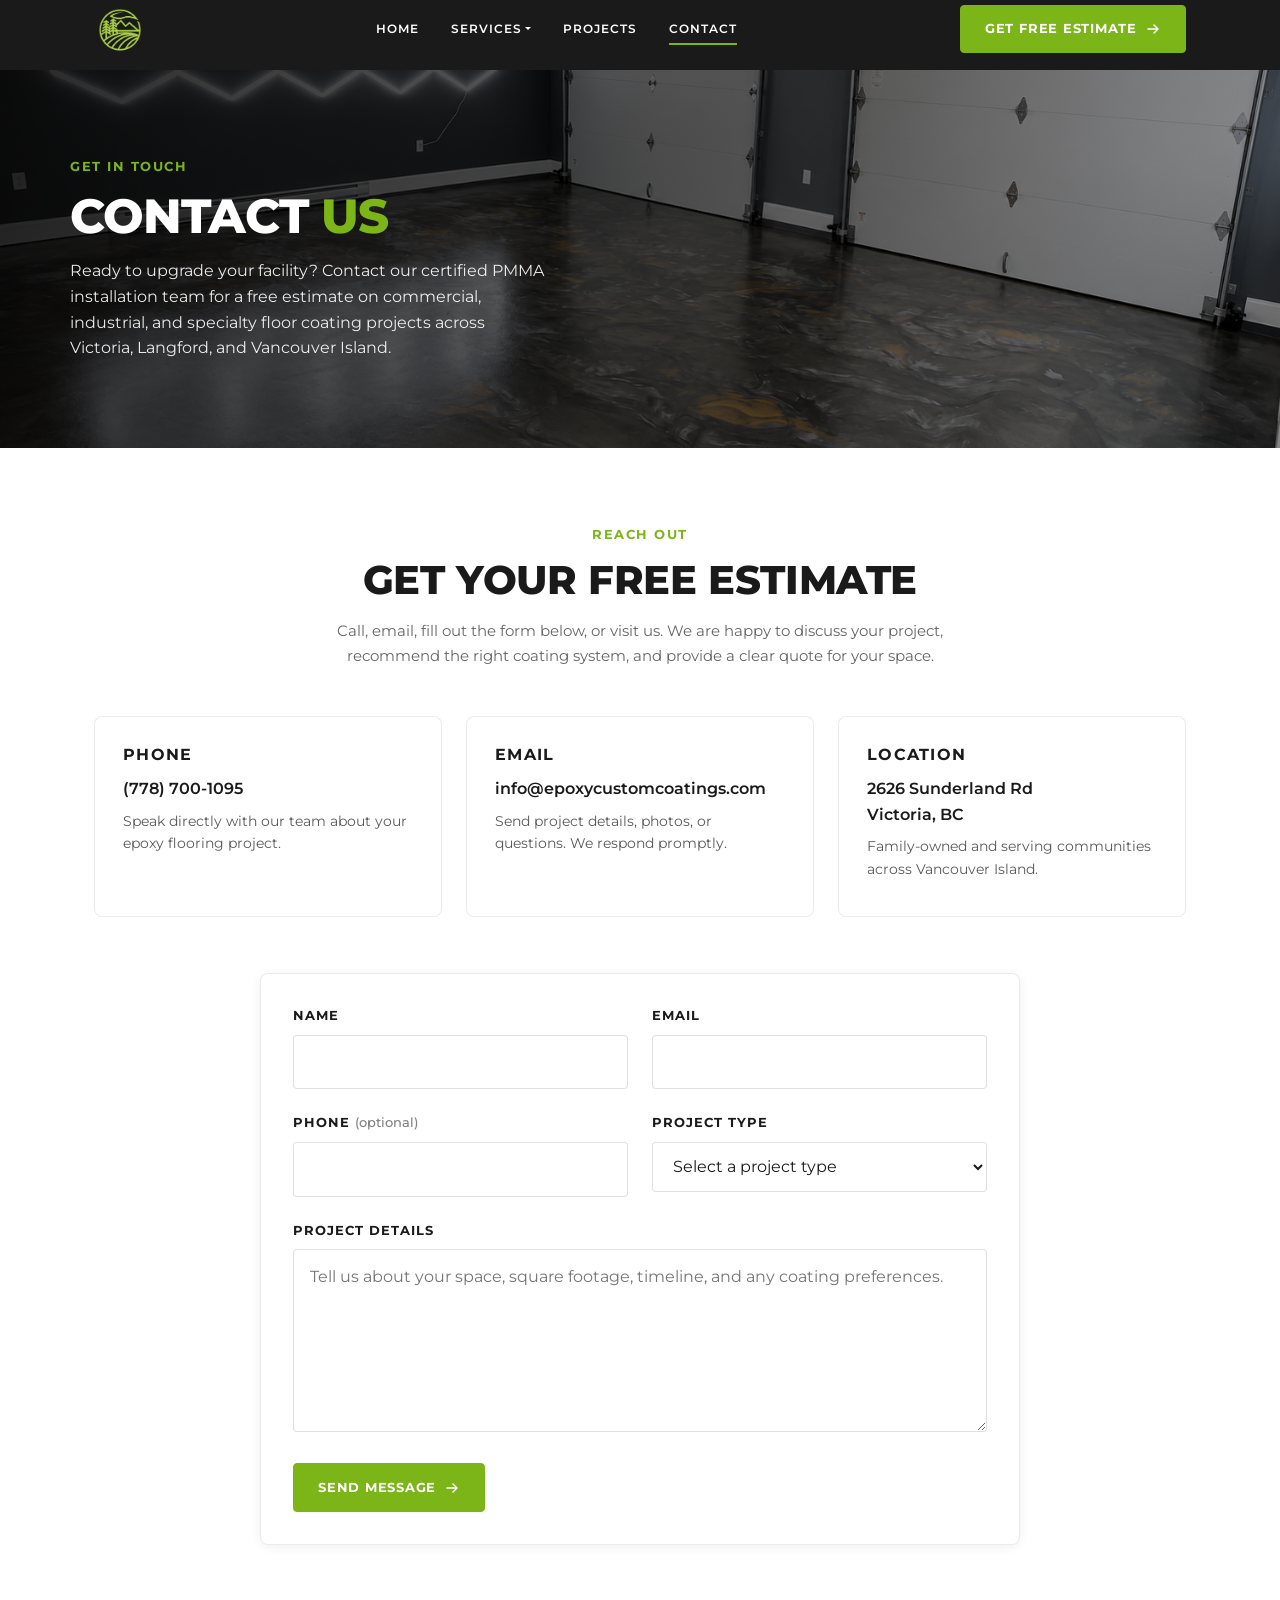
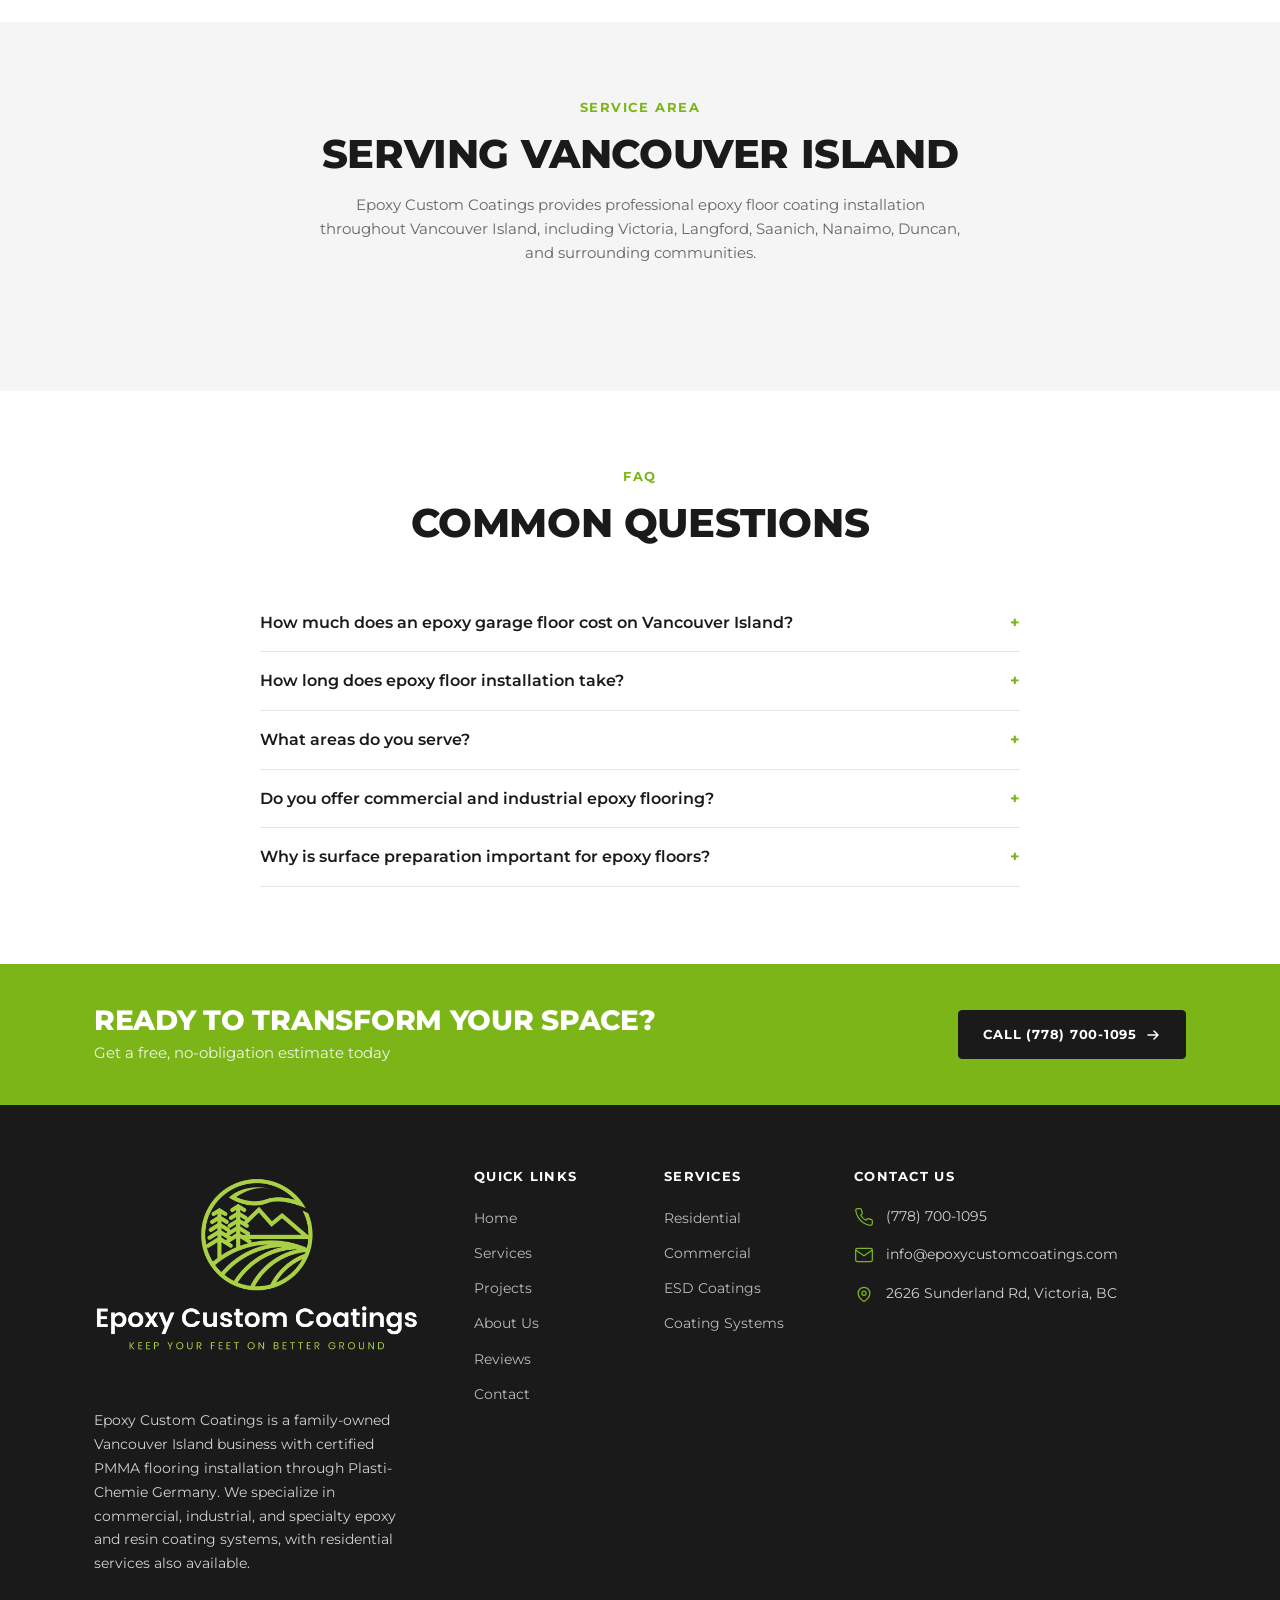
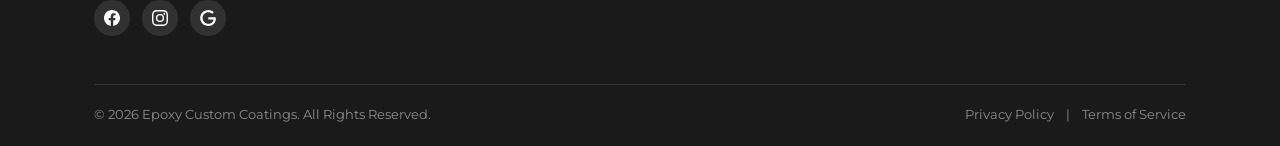
==== commit 59757ff9: "Updated gallery images and footer links" ====
--- a/contact.html
+++ b/contact.html
@@ -11,8 +11,8 @@
     <meta name="author" content="Epoxy Custom Coatings">
     <meta name="geo.region" content="CA-BC">
     <meta name="geo.placename" content="Victoria, British Columbia">
-    <link rel="icon" href="images/logo.png" type="image/png">
-    <link rel="apple-touch-icon" href="images/logo.png">
+    <link rel="icon" href="images/logo2.png" type="image/png">
+    <link rel="apple-touch-icon" href="images/logo2.png">
     <link rel="sitemap" type="application/xml" href="sitemap.xml">
     <meta property="og:type" content="website">
     <meta property="og:site_name" content="Epoxy Custom Coatings">
@@ -89,7 +89,7 @@
             <div class="section-header text-center">
                 <p class="section-label">Reach Out</p>
                 <h2 class="section-title" id="contact-heading">Get Your Free Estimate</h2>
-                <p class="section-desc">Call, email, fill out the form below, or visit us — we are happy to discuss your project, recommend the right coating system, and provide a clear quote for your space.</p>
+                <p class="section-desc">Call, email, fill out the form below, or visit us. We are happy to discuss your project, recommend the right coating system, and provide a clear quote for your space.</p>
             </div>
             <div class="row g-4 contact-grid">
                 <div class="col-md-4">
@@ -103,7 +103,7 @@
                     <article class="contact-card">
                         <h3>Email</h3>
                         <p><a href="mailto:info@epoxycustomcoatings.com">info@epoxycustomcoatings.com</a></p>
-                        <p class="contact-card-note">Send project details, photos, or questions — we respond promptly.</p>
+                        <p class="contact-card-note">Send project details, photos, or questions. We respond promptly.</p>
                     </article>
                 </div>
                 <div class="col-md-4">
@@ -117,11 +117,11 @@
 
             <div class="contact-form-wrap">
                 <div class="contact-form-alert contact-form-alert--success" id="formSuccessAlert" role="status" hidden>
-                    Thank you — your message was sent. We will get back to you shortly.
+                    Thank you. Your message was sent. We will get back to you shortly.
                 </div>
 
                 <form class="contact-form" id="contactForm" action="https://formsubmit.co/info@epoxycustomcoatings.com" method="POST" accept-charset="UTF-8" novalidate>
-                    <input type="hidden" name="_subject" value="New website estimate request — Epoxy Custom Coatings">
+                    <input type="hidden" name="_subject" value="New website estimate request, Epoxy Custom Coatings">
                     <input type="hidden" name="_next" value="https://epoxycustomcoatings.com/contact.html?sent=1">
                     <input type="hidden" name="_template" value="table">
                     <input type="text" name="_honey" class="contact-form-honey" tabindex="-1" autocomplete="off" aria-hidden="true">
@@ -204,7 +204,7 @@
                 </details>
                 <details class="faq-item">
                     <summary>Why is surface preparation important for epoxy floors?</summary>
-                    <p>Proper mechanical grinding and preparation ensures maximum adhesion and long-term durability. Every Epoxy Custom Coatings project follows proven prep standards — because a premium finish starts with a properly prepared slab.</p>
+                    <p>Proper mechanical grinding and preparation ensures maximum adhesion and long-term durability. Every Epoxy Custom Coatings project follows proven prep standards, because a premium finish starts with a properly prepared slab.</p>
                 </details>
             </div>
         </div>
@@ -235,11 +235,11 @@
                     <a class="footer-brand" href="index.html">
                         <img src="images/logo.png" alt="Epoxy Custom Coatings">
                     </a>
-                    <p class="footer-desc">Epoxy Custom Coatings is a family-owned Vancouver Island business with certified PMMA flooring installation through Plasti-Chemie North America. We specialize in commercial, industrial, and specialty epoxy and resin coating systems — with residential services also available.</p>
+                    <p class="footer-desc">Epoxy Custom Coatings is a family-owned Vancouver Island business with certified PMMA flooring installation through Plasti-Chemie Germany. We specialize in commercial, industrial, and specialty epoxy and resin coating systems, with residential services also available.</p>
                     <div class="footer-social">
                         <a href="#" aria-label="Facebook"><svg viewBox="0 0 24 24" fill="currentColor"><path d="M24 12.073C24 5.405 18.627 0 12 0S0 5.405 0 12.073c0 5.99 4.388 10.954 10.125 11.854v-8.385H7.078v-3.47h3.047V9.43c0-3.007 1.792-4.669 4.533-4.669 1.312 0 2.686.235 2.686.235v2.953H15.83c-1.491 0-1.956.925-1.956 1.874v2.25h3.328l-.532 3.47h-2.796v8.385C19.612 23.027 24 18.062 24 12.073z"/></svg></a>
-                        <a href="#" aria-label="Instagram"><svg viewBox="0 0 24 24" fill="currentColor"><path d="M12 2.163c3.204 0 3.584.012 4.85.07 3.252.148 4.771 1.691 4.919 4.919.058 1.265.069 1.645.069 4.849 0 3.205-.012 3.584-.069 4.849-.149 3.225-1.664 4.771-4.919 4.919-1.266.058-1.644.07-4.85.07-3.204 0-3.584-.012-4.849-.07-3.26-.149-4.771-1.699-4.919-4.92-.058-1.265-.07-1.644-.07-4.849 0-3.204.013-3.583.07-4.849.149-3.227 1.664-4.771 4.919-4.919 1.266-.057 1.645-.069 4.849-.069zM12 0C8.741 0 8.333.014 7.053.072 2.695.272.273 2.69.073 7.052.014 8.333 0 8.741 0 12c0 3.259.014 3.668.072 4.948.2 4.358 2.618 6.78 6.98 6.98C8.333 23.986 8.741 24 12 24c3.259 0 3.668-.014 4.948-.072 4.354-.2 6.782-2.618 6.979-6.98.059-1.28.073-1.689.073-4.948 0-3.259-.014-3.667-.072-4.947-.196-4.354-2.617-6.78-6.979-6.98C15.668.014 15.259 0 12 0zm0 5.838a6.162 6.162 0 100 12.324 6.162 6.162 0 000-12.324zM12 16a4 4 0 110-8 4 4 0 010 8zm6.406-11.845a1.44 1.44 0 100 2.881 1.44 1.44 0 000-2.881z"/></svg></a>
-                        <a href="#" aria-label="Google"><svg viewBox="0 0 24 24" fill="currentColor"><path d="M12.48 10.92v3.28h7.84c-.24 1.84-.853 3.187-1.787 4.133-1.147 1.147-2.933 2.4-6.053 2.4-4.827 0-8.6-3.893-8.6-8.72s3.773-8.72 8.6-8.72c2.6 0 4.507 1.027 5.907 2.347l2.307-2.307C18.747 1.44 16.133 0 12.48 0 5.867 0 .307 5.387.307 12s5.56 12 12.173 12c3.573 0 6.267-1.173 8.373-3.36 2.16-2.16 2.84-5.213 2.84-7.667 0-.76-.053-1.467-.173-2.053H12.48z"/></svg></a>
+                        <a href="https://www.instagram.com/epoxycustomcoatings/" target="_blank" rel="noopener noreferrer" aria-label="Instagram"><svg viewBox="0 0 24 24" fill="currentColor"><path d="M12 2.163c3.204 0 3.584.012 4.85.07 3.252.148 4.771 1.691 4.919 4.919.058 1.265.069 1.645.069 4.849 0 3.205-.012 3.584-.069 4.849-.149 3.225-1.664 4.771-4.919 4.919-1.266.058-1.644.07-4.85.07-3.204 0-3.584-.012-4.849-.07-3.26-.149-4.771-1.699-4.919-4.92-.058-1.265-.07-1.644-.07-4.849 0-3.204.013-3.583.07-4.849.149-3.227 1.664-4.771 4.919-4.919 1.266-.057 1.645-.069 4.849-.069zM12 0C8.741 0 8.333.014 7.053.072 2.695.272.273 2.69.073 7.052.014 8.333 0 8.741 0 12c0 3.259.014 3.668.072 4.948.2 4.358 2.618 6.78 6.98 6.98C8.333 23.986 8.741 24 12 24c3.259 0 3.668-.014 4.948-.072 4.354-.2 6.782-2.618 6.979-6.98.059-1.28.073-1.689.073-4.948 0-3.259-.014-3.667-.072-4.947-.196-4.354-2.617-6.78-6.979-6.98C15.668.014 15.259 0 12 0zm0 5.838a6.162 6.162 0 100 12.324 6.162 6.162 0 000-12.324zM12 16a4 4 0 110-8 4 4 0 010 8zm6.406-11.845a1.44 1.44 0 100 2.881 1.44 1.44 0 000-2.881z"/></svg></a>
+                        <a href="https://www.google.com/maps/place/Epoxy+Custom+Coatings+Ltd./@48.4554519,-123.5012371,17z/data=!3m1!4b1!4m6!3m5!1s0x548f0d3ef1915555:0x48b0f200d65186d8!8m2!3d48.4554484!4d-123.4986622!16s%2Fg%2F11vz29y90_" target="_blank" rel="noopener noreferrer" aria-label="Google"><svg viewBox="0 0 24 24" fill="currentColor"><path d="M12.48 10.92v3.28h7.84c-.24 1.84-.853 3.187-1.787 4.133-1.147 1.147-2.933 2.4-6.053 2.4-4.827 0-8.6-3.893-8.6-8.72s3.773-8.72 8.6-8.72c2.6 0 4.507 1.027 5.907 2.347l2.307-2.307C18.747 1.44 16.133 0 12.48 0 5.867 0 .307 5.387.307 12s5.56 12 12.173 12c3.573 0 6.267-1.173 8.373-3.36 2.16-2.16 2.84-5.213 2.84-7.667 0-.76-.053-1.467-.173-2.053H12.48z"/></svg></a>
                     </div>
                 </div>
                 <div class="col-6 col-lg-2">
--- a/css/style.css
+++ b/css/style.css
@@ -413,14 +413,23 @@
 
 .trust-icon {
     flex-shrink: 0;
-    width: clamp(40px, 8vw, 48px);
-    height: clamp(40px, 8vw, 48px);
+    display: flex;
+    align-items: center;
+    justify-content: center;
+    width: clamp(36px, 7.5vw, 44px);
+    height: clamp(36px, 7.5vw, 44px);
+    font-size: clamp(36px, 7.5vw, 44px);
     color: var(--color-green);
 }
 
 .trust-icon svg {
     width: 100%;
     height: 100%;
+}
+
+.trust-icon i {
+    font-size: 1em;
+    line-height: 1;
 }
 
 .trust-item strong {
@@ -491,9 +500,12 @@
     box-shadow: 0 2px 8px rgba(0, 0, 0, 0.2);
 }
 
-.service-card-icon svg {
-    width: 24px;
-    height: 24px;
+.service-card-icon svg,
+.service-card-icon i {
+    width: 21px;
+    height: 21px;
+    font-size: 21px;
+    line-height: 1;
 }
 
 .service-card-body {
@@ -1281,15 +1293,24 @@
 }
 
 .process-icon {
-    width: 56px;
-    height: 56px;
+    display: flex;
+    align-items: center;
+    justify-content: center;
+    width: 52px;
+    height: 52px;
     margin: 0 auto 1rem;
+    font-size: 52px;
     color: var(--color-dark);
 }
 
 .process-icon svg {
     width: 100%;
     height: 100%;
+}
+
+.process-icon i {
+    font-size: 1em;
+    line-height: 1;
 }
 
 .process-step h3 {
@@ -1656,7 +1677,7 @@
     }
 }
 
-/* Tablet portrait — stack hero & trust, keep readable widths */
+/* Tablet portrait: stack hero & trust, keep readable widths */
 @media (max-width: 767.98px) {
     .hero-overlay {
         background: linear-gradient(
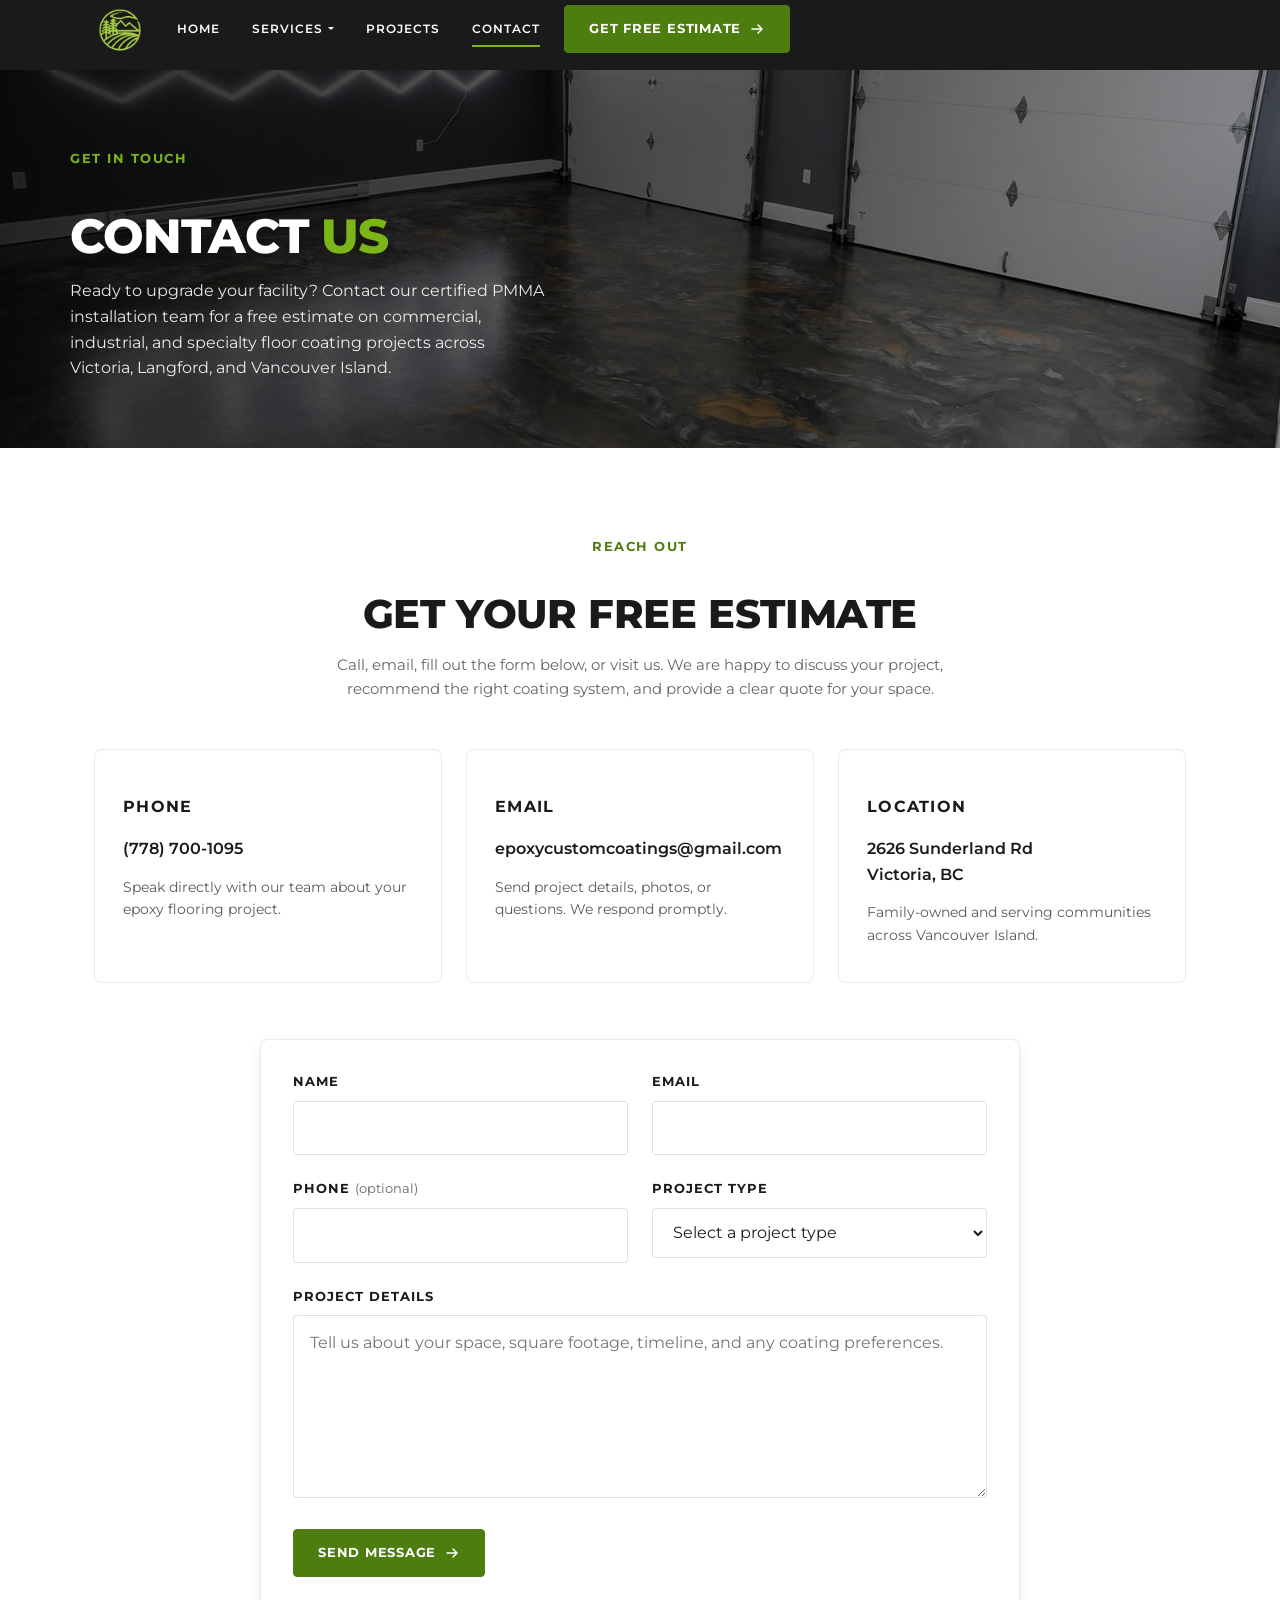
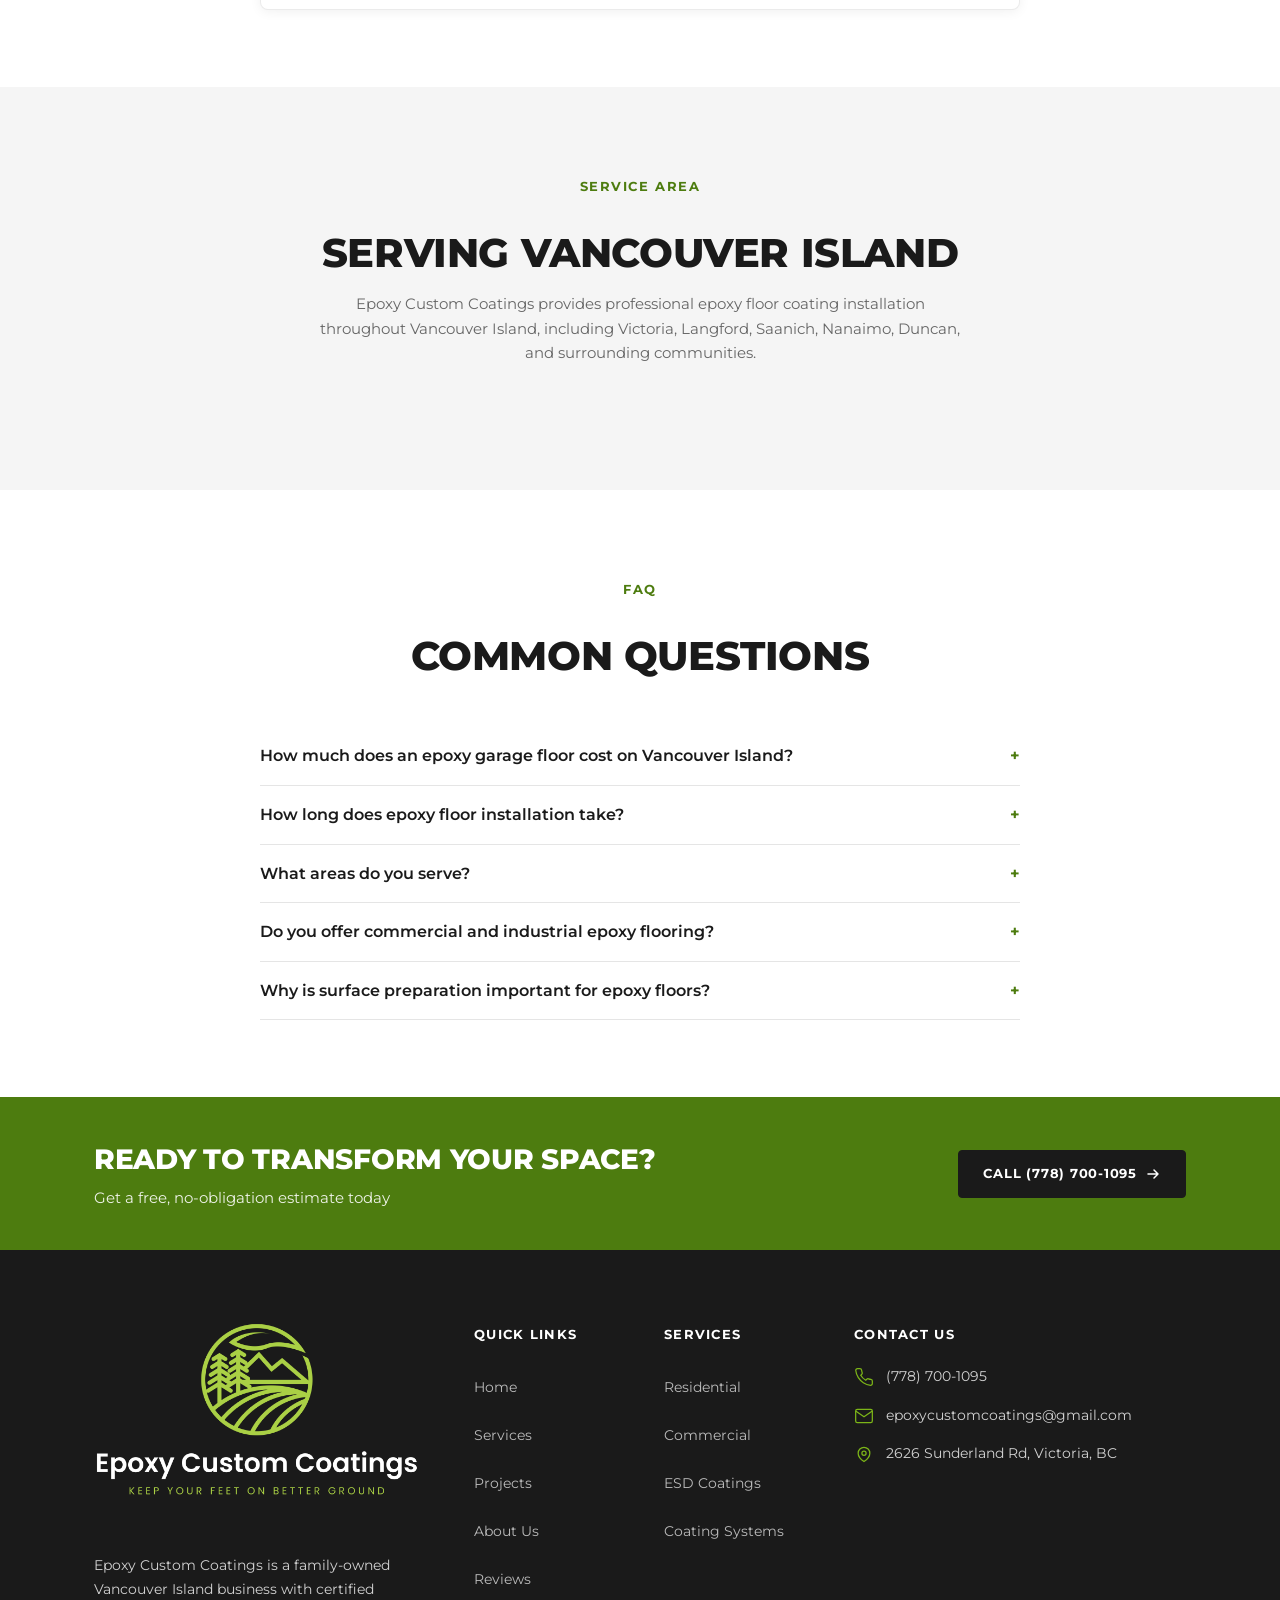
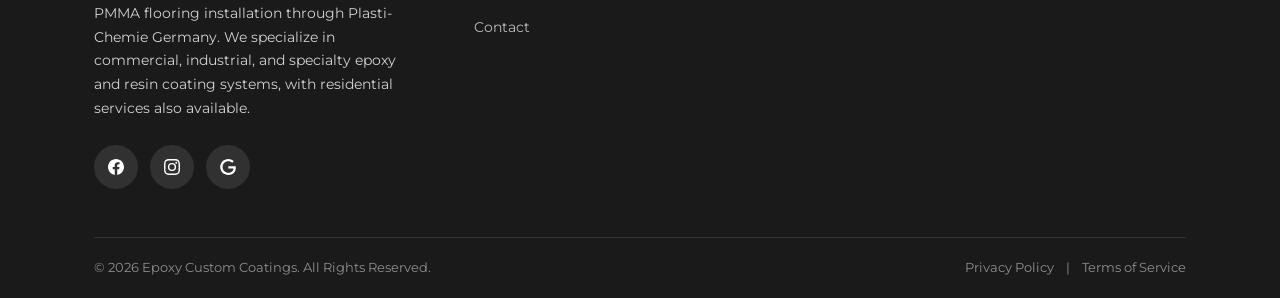
==== commit 518e4867: "major website update" ====
--- a/contact.html
+++ b/contact.html
@@ -4,7 +4,7 @@
     <meta charset="utf-8">
     <meta name="viewport" content="width=device-width, initial-scale=1">
     <title>Contact Epoxy Custom Coatings | Free Estimate Victoria BC</title>
-    <meta name="description" content="Contact Epoxy Custom Coatings for a free epoxy floor coating estimate in Victoria and across Vancouver Island. Call (778) 700-1095 or email info@epoxycustomcoatings.com.">
+    <meta name="description" content="Contact Epoxy Custom Coatings for a free epoxy floor coating estimate in Victoria and across Vancouver Island. Call (778) 700-1095 or email epoxycustomcoatings@gmail.com.">
     <meta name="robots" content="index, follow, max-image-preview:large">
     <link rel="canonical" href="https://epoxycustomcoatings.com/contact.html">
     <meta name="theme-color" content="#1a1a1a">
@@ -27,8 +27,9 @@
     <meta name="twitter:image" content="https://epoxycustomcoatings.com/images/logo.png">
     <link rel="preconnect" href="https://fonts.googleapis.com">
     <link rel="preconnect" href="https://fonts.gstatic.com" crossorigin>
-    <link href="https://fonts.googleapis.com/css2?family=Montserrat:wght@400;500;600;700;800&display=swap" rel="stylesheet">
-    <link href="https://cdn.jsdelivr.net/npm/bootstrap@5.3.8/dist/css/bootstrap.min.css" rel="stylesheet" integrity="sha384-sRIl4kxILFvY47J16cr9ZwB07vP4J8+LH7qKQnuqkuIAvNWLzeN8tE5YBujZqJLB" crossorigin="anonymous">
+    <link rel="preload" as="image" href="images/contactHero.jpg" fetchpriority="high">
+    <link href="https://fonts.googleapis.com/css2?family=Montserrat:wght@400;600;700;800&display=swap" rel="stylesheet">
+    <link rel="stylesheet" href="css/layout.css">
     <link rel="stylesheet" href="css/style.css">
 </head>
 <body>
@@ -38,10 +39,10 @@
     <nav class="navbar navbar-expand-lg site-nav sticky-top" aria-label="Main navigation">
         <div class="container">
             <a class="navbar-brand" href="index.html">
-                <img src="images/logo2.png" alt="Epoxy Custom Coatings">
+                <img src="images/logo2.png" alt="Epoxy Custom Coatings" width="1023" height="961" decoding="async">
             </a>
 
-            <button class="navbar-toggler" type="button" data-bs-toggle="collapse" data-bs-target="#navbarNav" aria-controls="navbarNav" aria-expanded="false" aria-label="Toggle navigation">
+            <button class="navbar-toggler" type="button" aria-controls="navbarNav" aria-expanded="false" aria-label="Toggle navigation">
                 <span class="navbar-toggler-icon"></span>
             </button>
 
@@ -49,7 +50,7 @@
                 <ul class="navbar-nav mx-auto align-items-lg-center">
                     <li class="nav-item"><a class="nav-link" href="index.html">Home</a></li>
                     <li class="nav-item dropdown">
-                        <a class="nav-link dropdown-toggle" href="services.html" role="button" data-bs-toggle="dropdown" aria-expanded="false">Services</a>
+                        <a class="nav-link dropdown-toggle" href="services.html" role="button" aria-expanded="false">Services</a>
                         <ul class="dropdown-menu dropdown-menu-dark">
                             <li><a class="dropdown-item" href="services.html#what-we-offer">What We Offer</a></li>
                             <li><a class="dropdown-item" href="services.html#commercial">Commercial &amp; Industrial</a></li>
@@ -72,7 +73,10 @@
 
     <main id="main-content">
     <!-- HERO -->
-    <section class="hero hero-page hero-contact">
+    <section class="hero hero-page">
+        <picture class="hero-media">
+            <img src="images/contactHero.jpg" alt="" width="1600" height="900" fetchpriority="high" loading="eager" decoding="async">
+        </picture>
         <div class="hero-overlay"></div>
         <div class="container hero-inner">
             <div class="hero-copy hero-copy--page">
@@ -102,7 +106,7 @@
                 <div class="col-md-4">
                     <article class="contact-card">
                         <h3>Email</h3>
-                        <p><a href="mailto:info@epoxycustomcoatings.com">info@epoxycustomcoatings.com</a></p>
+                        <p><a href="mailto:epoxycustomcoatings@gmail.com">epoxycustomcoatings@gmail.com</a></p>
                         <p class="contact-card-note">Send project details, photos, or questions. We respond promptly.</p>
                     </article>
                 </div>
@@ -120,7 +124,7 @@
                     Thank you. Your message was sent. We will get back to you shortly.
                 </div>
 
-                <form class="contact-form" id="contactForm" action="https://formsubmit.co/info@epoxycustomcoatings.com" method="POST" accept-charset="UTF-8" novalidate>
+                <form class="contact-form" id="contactForm" action="https://formsubmit.co/epoxycustomcoatings@gmail.com" method="POST" accept-charset="UTF-8" novalidate>
                     <input type="hidden" name="_subject" value="New website estimate request, Epoxy Custom Coatings">
                     <input type="hidden" name="_next" value="https://epoxycustomcoatings.com/contact.html?sent=1">
                     <input type="hidden" name="_template" value="table">
@@ -233,7 +237,7 @@
             <div class="row g-4 g-lg-5">
                 <div class="col-lg-4">
                     <a class="footer-brand" href="index.html">
-                        <img src="images/logo.png" alt="Epoxy Custom Coatings">
+                        <img src="images/logo.png" alt="Epoxy Custom Coatings" width="2404" height="1624" loading="lazy" decoding="async">
                     </a>
                     <p class="footer-desc">Epoxy Custom Coatings is a family-owned Vancouver Island business with certified PMMA flooring installation through Plasti-Chemie Germany. We specialize in commercial, industrial, and specialty epoxy and resin coating systems, with residential services also available.</p>
                     <div class="footer-social">
@@ -243,7 +247,7 @@
                     </div>
                 </div>
                 <div class="col-6 col-lg-2">
-                    <h4 class="footer-heading">Quick Links</h4>
+                    <h2 class="footer-heading">Quick Links</h2>
                     <ul class="footer-links">
                         <li><a href="index.html">Home</a></li>
                         <li><a href="services.html">Services</a></li>
@@ -254,7 +258,7 @@
                     </ul>
                 </div>
                 <div class="col-6 col-lg-2">
-                    <h4 class="footer-heading">Services</h4>
+                    <h2 class="footer-heading">Services</h2>
                     <ul class="footer-links">
                         <li><a href="services.html#residential">Residential</a></li>
                         <li><a href="services.html#commercial">Commercial</a></li>
@@ -263,7 +267,7 @@
                     </ul>
                 </div>
                 <div class="col-lg-4">
-                    <h4 class="footer-heading">Contact Us</h4>
+                    <h2 class="footer-heading">Contact Us</h2>
                     <ul class="footer-contact">
                         <li>
                             <svg viewBox="0 0 24 24" fill="none" stroke="currentColor" stroke-width="1.5"><path d="M22 16.92v3a2 2 0 01-2.18 2 19.79 19.79 0 01-8.63-3.07 19.5 19.5 0 01-6-6 19.79 19.79 0 01-3.07-8.67A2 2 0 014.11 2h3a2 2 0 012 1.72c.127.96.361 1.903.7 2.81a2 2 0 01-.45 2.11L8.09 9.91a16 16 0 006 6l1.27-1.27a2 2 0 012.11-.45c.907.339 1.85.573 2.81.7A2 2 0 0122 16.92z"/></svg>
@@ -271,7 +275,7 @@
                         </li>
                         <li>
                             <svg viewBox="0 0 24 24" fill="none" stroke="currentColor" stroke-width="1.5"><path d="M4 4h16c1.1 0 2 .9 2 2v12c0 1.1-.9 2-2 2H4c-1.1 0-2-.9-2-2V6c0-1.1.9-2 2-2z"/><path d="M22 6l-10 7L2 6"/></svg>
-                            <a href="mailto:info@epoxycustomcoatings.com">info@epoxycustomcoatings.com</a>
+                            <a href="mailto:epoxycustomcoatings@gmail.com">epoxycustomcoatings@gmail.com</a>
                         </li>
                         <li>
                             <svg viewBox="0 0 24 24" fill="none" stroke="currentColor" stroke-width="1.5"><path d="M12 21s-7-4.5-7-10a7 7 0 1114 0c0 5.5-7 10-7 10z"/><circle cx="12" cy="11" r="2.5"/></svg>
@@ -283,9 +287,9 @@
             <div class="footer-bottom">
                 <p>&copy; 2026 Epoxy Custom Coatings. All Rights Reserved.</p>
                 <div class="footer-legal">
-                    <a href="#">Privacy Policy</a>
+                    <a href="privacy.html">Privacy Policy</a>
                     <span>|</span>
-                    <a href="#">Terms of Service</a>
+                    <a href="terms.html">Terms of Service</a>
                 </div>
             </div>
         </div>
@@ -310,7 +314,7 @@
                 "name": "Epoxy Custom Coatings",
                 "url": "https://epoxycustomcoatings.com/",
                 "telephone": "+1-778-700-1095",
-                "email": "info@epoxycustomcoatings.com",
+                "email": "epoxycustomcoatings@gmail.com",
                 "address": {
                     "@type": "PostalAddress",
                     "streetAddress": "2626 Sunderland Rd",
@@ -374,8 +378,7 @@
         ]
     }
     </script>
-    <script src="https://cdn.jsdelivr.net/npm/bootstrap@5.3.8/dist/js/bootstrap.bundle.min.js" integrity="sha384-FKyoEForCGlyvwx9Hj09JcYn3nv7wiPVlz7YYwJrWVcXK/BmnVDxM+D2scQbITxI" crossorigin="anonymous"></script>
-    <script src="js/contact-form.js"></script>
+        <script src="js/contact-form.js"></script>
     <script src="js/nav.js"></script>
 </body>
 </html>
--- a/css/layout.css
+++ b/css/layout.css
@@ -0,0 +1,328 @@
+/* Lean layout: grid, navbar, utilities (replaces Bootstrap for this site) */
+
+.container {
+    width: 100%;
+    margin-left: auto;
+    margin-right: auto;
+    max-width: 1140px;
+}
+
+@media (min-width: 1400px) {
+    .container {
+        max-width: 1320px;
+    }
+}
+
+.row {
+    --gutter-x: 1.5rem;
+    --gutter-y: 0;
+    display: flex;
+    flex-wrap: wrap;
+    margin-top: calc(var(--gutter-y) * -1);
+    margin-right: calc(var(--gutter-x) * -0.5);
+    margin-left: calc(var(--gutter-x) * -0.5);
+}
+
+.row > * {
+    flex-shrink: 0;
+    width: 100%;
+    max-width: 100%;
+    padding-right: calc(var(--gutter-x) * 0.5);
+    padding-left: calc(var(--gutter-x) * 0.5);
+    margin-top: var(--gutter-y);
+}
+
+.g-0 {
+    --gutter-x: 0;
+    --gutter-y: 0;
+}
+
+.g-4 {
+    --gutter-x: 1.5rem;
+    --gutter-y: 1.5rem;
+}
+
+.g-lg-5 {
+    --gutter-x: 1.5rem;
+    --gutter-y: 1.5rem;
+}
+
+@media (min-width: 992px) {
+    .g-lg-5 {
+        --gutter-x: 3rem;
+        --gutter-y: 3rem;
+    }
+}
+
+.col-6 { flex: 0 0 auto; width: 50%; }
+.col-12 { flex: 0 0 auto; width: 100%; }
+
+@media (min-width: 576px) {
+    .col-sm-6 { flex: 0 0 auto; width: 50%; }
+}
+
+@media (min-width: 768px) {
+    .col-md-4 { flex: 0 0 auto; width: 33.33333333%; }
+    .col-md-6 { flex: 0 0 auto; width: 50%; }
+}
+
+@media (min-width: 992px) {
+    .col-lg-2 { flex: 0 0 auto; width: 16.66666667%; }
+    .col-lg-3 { flex: 0 0 auto; width: 25%; }
+    .col-lg-4 { flex: 0 0 auto; width: 33.33333333%; }
+    .col-lg-5 { flex: 0 0 auto; width: 41.66666667%; }
+    .col-lg-6 { flex: 0 0 auto; width: 50%; }
+    .col-lg-7 { flex: 0 0 auto; width: 58.33333333%; }
+}
+
+.sticky-top {
+    position: sticky;
+    top: 0;
+    z-index: 1020;
+}
+
+.mx-auto {
+    margin-left: auto;
+    margin-right: auto;
+}
+
+.mt-3 {
+    margin-top: 1rem;
+}
+
+.d-inline-flex {
+    display: inline-flex;
+}
+
+.text-center {
+    text-align: center;
+}
+
+.align-items-center {
+    align-items: center;
+}
+
+@media (min-width: 768px) {
+    .text-md-center {
+        text-align: center;
+    }
+}
+
+@media (min-width: 992px) {
+    .text-lg-center {
+        text-align: center;
+    }
+
+    .align-items-lg-center {
+        align-items: center;
+    }
+
+    .flex-lg-row-reverse {
+        flex-direction: row-reverse;
+    }
+
+    .order-lg-1 {
+        order: 1;
+    }
+
+    .order-lg-2 {
+        order: 2;
+    }
+}
+
+/* Navbar shell */
+.navbar {
+    display: flex;
+    flex-wrap: wrap;
+    align-items: center;
+    justify-content: space-between;
+}
+
+.navbar > .container {
+    display: flex;
+    flex-wrap: wrap;
+    align-items: center;
+    justify-content: space-between;
+}
+
+.navbar-brand {
+    display: inline-flex;
+    align-items: center;
+    padding-top: 0.3rem;
+    padding-bottom: 0.3rem;
+    margin-right: 1rem;
+    white-space: nowrap;
+}
+
+.navbar-toggler {
+    background-color: transparent;
+    border: 1px solid transparent;
+    border-radius: 4px;
+    cursor: pointer;
+}
+
+.navbar-toggler-icon {
+    display: inline-block;
+    width: 1.35em;
+    height: 1.35em;
+    vertical-align: middle;
+    background-repeat: no-repeat;
+    background-position: center;
+    background-size: 100%;
+    background-image: url("data:image/svg+xml,%3csvg xmlns='http://www.w3.org/2000/svg' viewBox='0 0 30 30'%3e%3cpath stroke='rgba%28255, 255, 255, 0.85%29' stroke-linecap='round' stroke-miterlimit='10' stroke-width='2' d='M4 7h22M4 15h22M4 23h22'/%3e%3c/svg%3e");
+}
+
+.navbar-nav {
+    display: flex;
+    flex-direction: column;
+    padding-left: 0;
+    margin: 0;
+    list-style: none;
+}
+
+.navbar-nav .nav-link {
+    display: block;
+}
+
+.collapse:not(.show) {
+    display: none;
+}
+
+.navbar-collapse {
+    flex-basis: 100%;
+    flex-grow: 1;
+    align-items: center;
+}
+
+@media (min-width: 992px) {
+    .navbar-expand-lg {
+        flex-wrap: nowrap;
+        justify-content: flex-start;
+    }
+
+    .navbar-expand-lg > .container {
+        flex-wrap: nowrap;
+    }
+
+    .navbar-expand-lg .navbar-nav {
+        flex-direction: row;
+    }
+
+    .navbar-expand-lg .navbar-collapse {
+        display: flex !important;
+        flex-basis: auto;
+    }
+
+    .navbar-expand-lg .navbar-toggler {
+        display: none;
+    }
+}
+
+/* Dropdown */
+.dropdown {
+    position: relative;
+}
+
+.dropdown-toggle {
+    white-space: nowrap;
+}
+
+.dropdown-toggle::after {
+    display: inline-block;
+    margin-left: 0.4em;
+    vertical-align: 0.15em;
+    content: '';
+    border-top: 0.3em solid;
+    border-right: 0.3em solid transparent;
+    border-bottom: 0;
+    border-left: 0.3em solid transparent;
+}
+
+.dropdown-menu {
+    position: absolute;
+    top: 100%;
+    left: 0;
+    z-index: 1000;
+    display: none;
+    min-width: 12rem;
+    padding: 0.5rem 0;
+    margin: 0;
+    list-style: none;
+    text-align: left;
+}
+
+.dropdown-menu-dark {
+    background: var(--color-dark-alt, #111);
+    color: #fff;
+}
+
+.dropdown-menu.show {
+    display: block;
+}
+
+.dropdown-item {
+    display: block;
+    width: 100%;
+    clear: both;
+    text-align: inherit;
+    white-space: nowrap;
+    background-color: transparent;
+    border: 0;
+    text-decoration: none;
+}
+
+@media (max-width: 991.98px) {
+    .navbar-expand-lg .dropdown-menu {
+        position: static;
+        float: none;
+        width: auto;
+        margin-top: 0;
+        background-color: transparent;
+        border: 0;
+        box-shadow: none;
+    }
+}
+
+/* Buttons */
+.btn {
+    display: inline-flex;
+    align-items: center;
+    justify-content: center;
+    gap: 0.5rem;
+    font-family: inherit;
+    line-height: 1.25;
+    text-align: center;
+    text-decoration: none;
+    vertical-align: middle;
+    cursor: pointer;
+    user-select: none;
+    border: 1px solid transparent;
+    border-radius: 4px;
+    transition: background 0.25s ease, border-color 0.25s ease, color 0.25s ease;
+}
+
+.btn-primary {
+    background: var(--color-green);
+    border-color: var(--color-green);
+    color: var(--color-white);
+}
+
+.btn-primary:hover,
+.btn-primary:focus-visible {
+    background: var(--color-green-hover);
+    border-color: var(--color-green-hover);
+    color: var(--color-white);
+}
+
+.btn-dark {
+    background: var(--color-dark);
+    border-color: var(--color-dark);
+    color: var(--color-white);
+}
+
+.btn-dark:hover,
+.btn-dark:focus-visible {
+    background: #333;
+    border-color: #333;
+    color: var(--color-white);
+}
--- a/css/style.css
+++ b/css/style.css
@@ -1,7 +1,8 @@
 /* VARIABLES */
 :root {
-    --color-green: #7cb518;
-    --color-green-hover: #6a9c14;
+    --color-green: #4d7c0f;
+    --color-green-hover: #3f660c;
+    --color-green-bright: #7cb518;
     --color-dark: #1a1a1a;
     --color-dark-alt: #111111;
     --color-white: #ffffff;
@@ -13,6 +14,7 @@
     --transition: 0.25s ease;
     --section-y: clamp(3rem, 6vw, 5rem);
     --container-x: clamp(1rem, 4vw, 1.5rem);
+    --touch-min: 44px;
 }
 
 /* GLOBAL */
@@ -52,7 +54,12 @@
 }
 
 .text-accent {
-    color: var(--color-green);
+    color: var(--color-green-bright);
+}
+
+.hero-page .text-accent,
+.hero-home .text-accent {
+    color: var(--color-green-bright);
 }
 
 /* TYPOGRAPHY */
@@ -96,17 +103,6 @@
 }
 
 /* BUTTONS */
-.btn-primary {
-    --bs-btn-bg: var(--color-green);
-    --bs-btn-border-color: var(--color-green);
-    --bs-btn-hover-bg: var(--color-green-hover);
-    --bs-btn-hover-border-color: var(--color-green-hover);
-    --bs-btn-active-bg: var(--color-green-hover);
-    --bs-btn-active-border-color: var(--color-green-hover);
-    --bs-btn-color: var(--color-white);
-    --bs-btn-hover-color: var(--color-white);
-}
-
 .btn-cta {
     display: inline-flex;
     align-items: center;
@@ -144,19 +140,12 @@
     border-color: var(--color-white);
 }
 
-.btn-dark {
-    --bs-btn-bg: var(--color-dark);
-    --bs-btn-border-color: var(--color-dark);
-    --bs-btn-hover-bg: #333;
-    --bs-btn-hover-border-color: #333;
-    --bs-btn-color: var(--color-white);
-    --bs-btn-hover-color: var(--color-white);
-}
-
 .link-arrow {
     display: inline-flex;
     align-items: center;
     gap: 0.35rem;
+    min-height: var(--touch-min);
+    padding: 0.65rem 0;
     color: var(--color-green);
     font-weight: 700;
     font-size: 0.8rem;
@@ -183,15 +172,25 @@
 
 .site-nav .navbar-toggler {
     border-color: rgba(255, 255, 255, 0.3);
-    padding: 0.4rem 0.55rem;
+    padding: 0.55rem;
+    min-width: var(--touch-min);
+    min-height: var(--touch-min);
+    display: inline-flex;
+    align-items: center;
+    justify-content: center;
+}
+
+@media (min-width: 992px) {
+    .site-nav .navbar-toggler {
+        display: none;
+    }
 }
 
 .site-nav .navbar-toggler:focus {
-    box-shadow: 0 0 0 0.2rem rgba(124, 181, 24, 0.35);
+    box-shadow: 0 0 0 0.2rem rgba(77, 124, 15, 0.35);
 }
 
 .site-nav .navbar-toggler-icon {
-    filter: invert(1);
     width: 1.35em;
     height: 1.35em;
 }
@@ -202,9 +201,16 @@
     font-weight: 600;
     letter-spacing: 0.08em;
     text-transform: uppercase;
-    padding: 0.65rem 1rem !important;
+    padding: 0.75rem 1rem !important;
+    min-height: var(--touch-min);
+    display: inline-flex;
+    align-items: center;
     position: relative;
     transition: color var(--transition);
+}
+
+.site-nav .nav-link:hover {
+    color: var(--color-green-bright) !important;
 }
 
 .site-nav .nav-link.active::after {
@@ -214,11 +220,7 @@
     left: 1rem;
     right: 1rem;
     height: 2px;
-    background: var(--color-green);
-}
-
-.site-nav .nav-link:hover {
-    color: var(--color-green) !important;
+    background: var(--color-green-bright);
 }
 
 .site-nav .dropdown-menu {
@@ -231,12 +233,15 @@
 .site-nav .dropdown-item {
     color: var(--color-white);
     font-size: 0.85rem;
-    padding: 0.65rem 1.25rem;
+    padding: 0.75rem 1.25rem;
+    min-height: var(--touch-min);
+    display: flex;
+    align-items: center;
 }
 
 .site-nav .dropdown-item:hover {
     background: rgba(124, 181, 24, 0.15);
-    color: var(--color-green);
+    color: var(--color-green-bright);
 }
 
 .site-nav .nav-cta-btn {
@@ -256,6 +261,11 @@
         gap: 0.15rem;
     }
 
+    .site-nav .nav-link {
+        width: 100%;
+        justify-content: center;
+    }
+
     .site-nav .nav-link.active::after {
         left: 50%;
         right: auto;
@@ -299,20 +309,21 @@
 }
 
 .hero-home {
-    background-image: url("../images/homeHero.jpg");
     min-height: clamp(520px, 85vh, 900px);
 }
 
-.hero-services {
-    background-image: url("../images/servicesHero.png");
-}
-
-.hero-projects {
-    background-image: url("../images/projectHero.png");
-}
-
-.hero-contact {
-    background-image: url("../images/contactHero.png");
+.hero-media {
+    position: absolute;
+    inset: 0;
+    z-index: 0;
+    display: block;
+}
+
+.hero-media img {
+    width: 100%;
+    height: 100%;
+    object-fit: cover;
+    object-position: center;
 }
 
 .hero-page {
@@ -418,18 +429,12 @@
     justify-content: center;
     width: clamp(36px, 7.5vw, 44px);
     height: clamp(36px, 7.5vw, 44px);
-    font-size: clamp(36px, 7.5vw, 44px);
-    color: var(--color-green);
+    color: var(--color-green-bright);
 }
 
 .trust-icon svg {
     width: 100%;
     height: 100%;
-}
-
-.trust-icon i {
-    font-size: 1em;
-    line-height: 1;
 }
 
 .trust-item strong {
@@ -818,7 +823,7 @@
 
 .suppliers-note {
     font-size: 0.8rem;
-    color: var(--color-gray-400);
+    color: var(--color-gray-600);
     margin: 0;
     font-style: italic;
 }
@@ -934,7 +939,8 @@
     font-weight: 700;
     letter-spacing: 0.08em;
     text-transform: uppercase;
-    padding: 0.55rem 1rem;
+    padding: 0.75rem 1.15rem;
+    min-height: var(--touch-min);
     border-radius: 2px;
     cursor: pointer;
     transition: background var(--transition), color var(--transition), border-color var(--transition);
@@ -1093,7 +1099,13 @@
 }
 
 .testimonials-section .link-arrow {
-    color: var(--color-green);
+    color: var(--color-green-bright);
+}
+
+.testimonials-section .section-label,
+.before-after-section .section-label,
+.hero .section-label {
+    color: var(--color-green-bright);
 }
 
 /* BEFORE & AFTER */
@@ -1197,8 +1209,8 @@
     top: 50%;
     left: var(--ba-pos);
     transform: translate(-50%, -50%);
-    width: clamp(38px, 8vw, 44px);
-    height: clamp(38px, 8vw, 44px);
+    width: var(--touch-min);
+    height: var(--touch-min);
     background: var(--color-white);
     border-radius: 50%;
     display: flex;
@@ -1299,18 +1311,12 @@
     width: 52px;
     height: 52px;
     margin: 0 auto 1rem;
-    font-size: 52px;
     color: var(--color-dark);
 }
 
 .process-icon svg {
     width: 100%;
     height: 100%;
-}
-
-.process-icon i {
-    font-size: 1em;
-    line-height: 1;
 }
 
 .process-step h3 {
@@ -1450,29 +1456,43 @@
 
 .testimonial-dots {
     display: flex;
-    gap: 0.5rem;
+    gap: 0.25rem;
     margin-top: 1.5rem;
     justify-content: flex-end;
 }
 
 .testimonial-dots .dot {
-    width: 10px;
-    height: 10px;
+    width: var(--touch-min);
+    height: var(--touch-min);
     padding: 0;
     border: none;
     border-radius: 50%;
+    background: transparent;
+    cursor: pointer;
+    position: relative;
+    transition: transform var(--transition);
+}
+
+.testimonial-dots .dot::after {
+    content: '';
+    position: absolute;
+    top: 50%;
+    left: 50%;
+    width: 10px;
+    height: 10px;
+    border-radius: 50%;
+    transform: translate(-50%, -50%);
     background: rgba(255, 255, 255, 0.3);
-    cursor: pointer;
     transition: background var(--transition), transform var(--transition);
 }
 
-.testimonial-dots .dot:hover {
+.testimonial-dots .dot:hover::after {
     background: rgba(255, 255, 255, 0.55);
-    transform: scale(1.15);
-}
-
-.testimonial-dots .dot.active {
-    background: var(--color-green);
+    transform: translate(-50%, -50%) scale(1.15);
+}
+
+.testimonial-dots .dot.active::after {
+    background: var(--color-green-bright);
 }
 
 /* CTA BANNER */
@@ -1538,8 +1558,8 @@
 }
 
 .footer-social a {
-    width: 36px;
-    height: 36px;
+    width: var(--touch-min);
+    height: var(--touch-min);
     border-radius: 50%;
     background: rgba(255, 255, 255, 0.1);
     display: flex;
@@ -1575,17 +1595,21 @@
 }
 
 .footer-links li {
-    margin-bottom: 0.6rem;
+    margin-bottom: 0.25rem;
 }
 
 .footer-links a {
+    display: inline-flex;
+    align-items: center;
+    min-height: var(--touch-min);
+    padding: 0.35rem 0;
     font-size: 0.875rem;
     color: rgba(255, 255, 255, 0.7);
     transition: color var(--transition);
 }
 
 .footer-links a:hover {
-    color: var(--color-green);
+    color: var(--color-green-bright);
 }
 
 .footer-contact {
@@ -1606,7 +1630,7 @@
     flex-shrink: 0;
     width: 20px;
     height: 20px;
-    color: var(--color-green);
+    color: var(--color-green-bright);
     margin-top: 2px;
 }
 
@@ -1639,7 +1663,7 @@
 }
 
 .footer-legal a:hover {
-    color: var(--color-green);
+    color: var(--color-green-bright);
 }
 
 /* MEDIA QUERIES */
@@ -1648,7 +1672,8 @@
 @media (max-width: 1199.98px) {
     .site-nav .nav-link {
         font-size: 0.72rem;
-        padding: 0.5rem 0.65rem !important;
+        padding: 0.65rem 0.75rem !important;
+        min-height: var(--touch-min);
     }
 }
 
@@ -1968,10 +1993,10 @@
 }
 
 .contact-form-optional {
-    font-weight: 500;
+    font-weight: 400;
     text-transform: none;
     letter-spacing: 0;
-    color: rgba(0, 0, 0, 0.5);
+    color: var(--color-gray-600);
 }
 
 .contact-form-input {
@@ -1988,7 +2013,7 @@
 .contact-form-input:focus {
     outline: none;
     border-color: var(--color-green);
-    box-shadow: 0 0 0 3px rgba(124, 181, 24, 0.15);
+    box-shadow: 0 0 0 3px rgba(77, 124, 15, 0.15);
 }
 
 .contact-form-textarea {
@@ -2075,5 +2100,72 @@
 }
 
 .footer-contact a:hover {
+    color: var(--color-green-bright);
+}
+
+/* LEGAL PAGES */
+.legal-page {
+    padding: var(--section-y) 0;
+    background: var(--color-white);
+}
+
+.legal-page .legal-header {
+    margin-bottom: clamp(1.75rem, 4vw, 2.5rem);
+    max-width: 720px;
+}
+
+.legal-page .legal-header h1 {
+    font-size: clamp(1.75rem, 3.5vw, 2.5rem);
+    font-weight: 800;
+    text-transform: uppercase;
+    letter-spacing: -0.01em;
+    line-height: 1.15;
+    margin: 0 0 0.75rem;
+}
+
+.legal-page .legal-updated {
+    color: var(--color-gray-600);
+    font-size: 0.9rem;
+    margin: 0;
+}
+
+.legal-prose {
+    max-width: 720px;
+}
+
+.legal-prose h2 {
+    font-size: 1.15rem;
+    font-weight: 700;
+    margin: 2rem 0 0.75rem;
+    color: var(--color-dark);
+}
+
+.legal-prose p,
+.legal-prose li {
+    color: var(--color-gray-600);
+    font-size: 0.95rem;
+    line-height: 1.7;
+}
+
+.legal-prose p {
+    margin: 0 0 1rem;
+}
+
+.legal-prose ul {
+    margin: 0 0 1rem;
+    padding-left: 1.25rem;
+}
+
+.legal-prose li {
+    margin-bottom: 0.4rem;
+}
+
+.legal-prose a {
     color: var(--color-green);
-}
+    text-decoration: underline;
+    text-underline-offset: 2px;
+}
+
+.legal-prose a:hover {
+    color: var(--color-green-hover);
+}
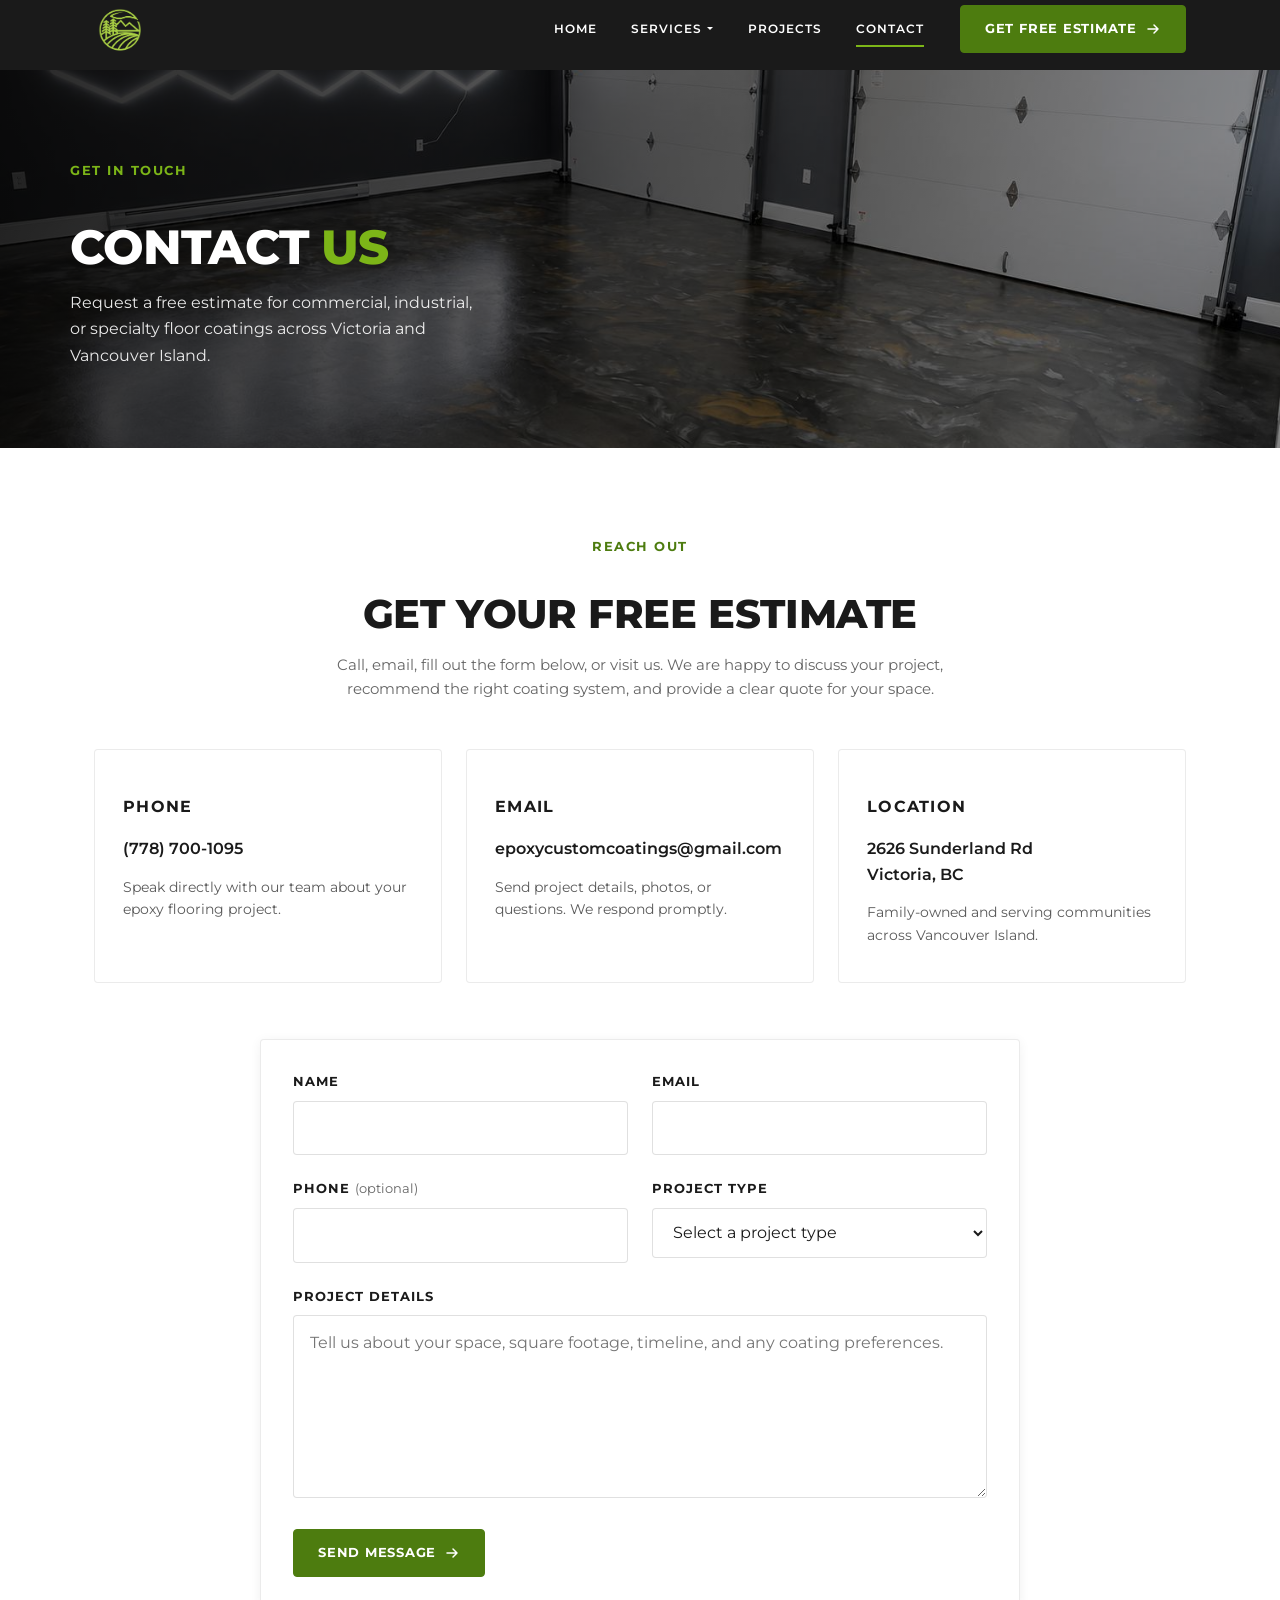
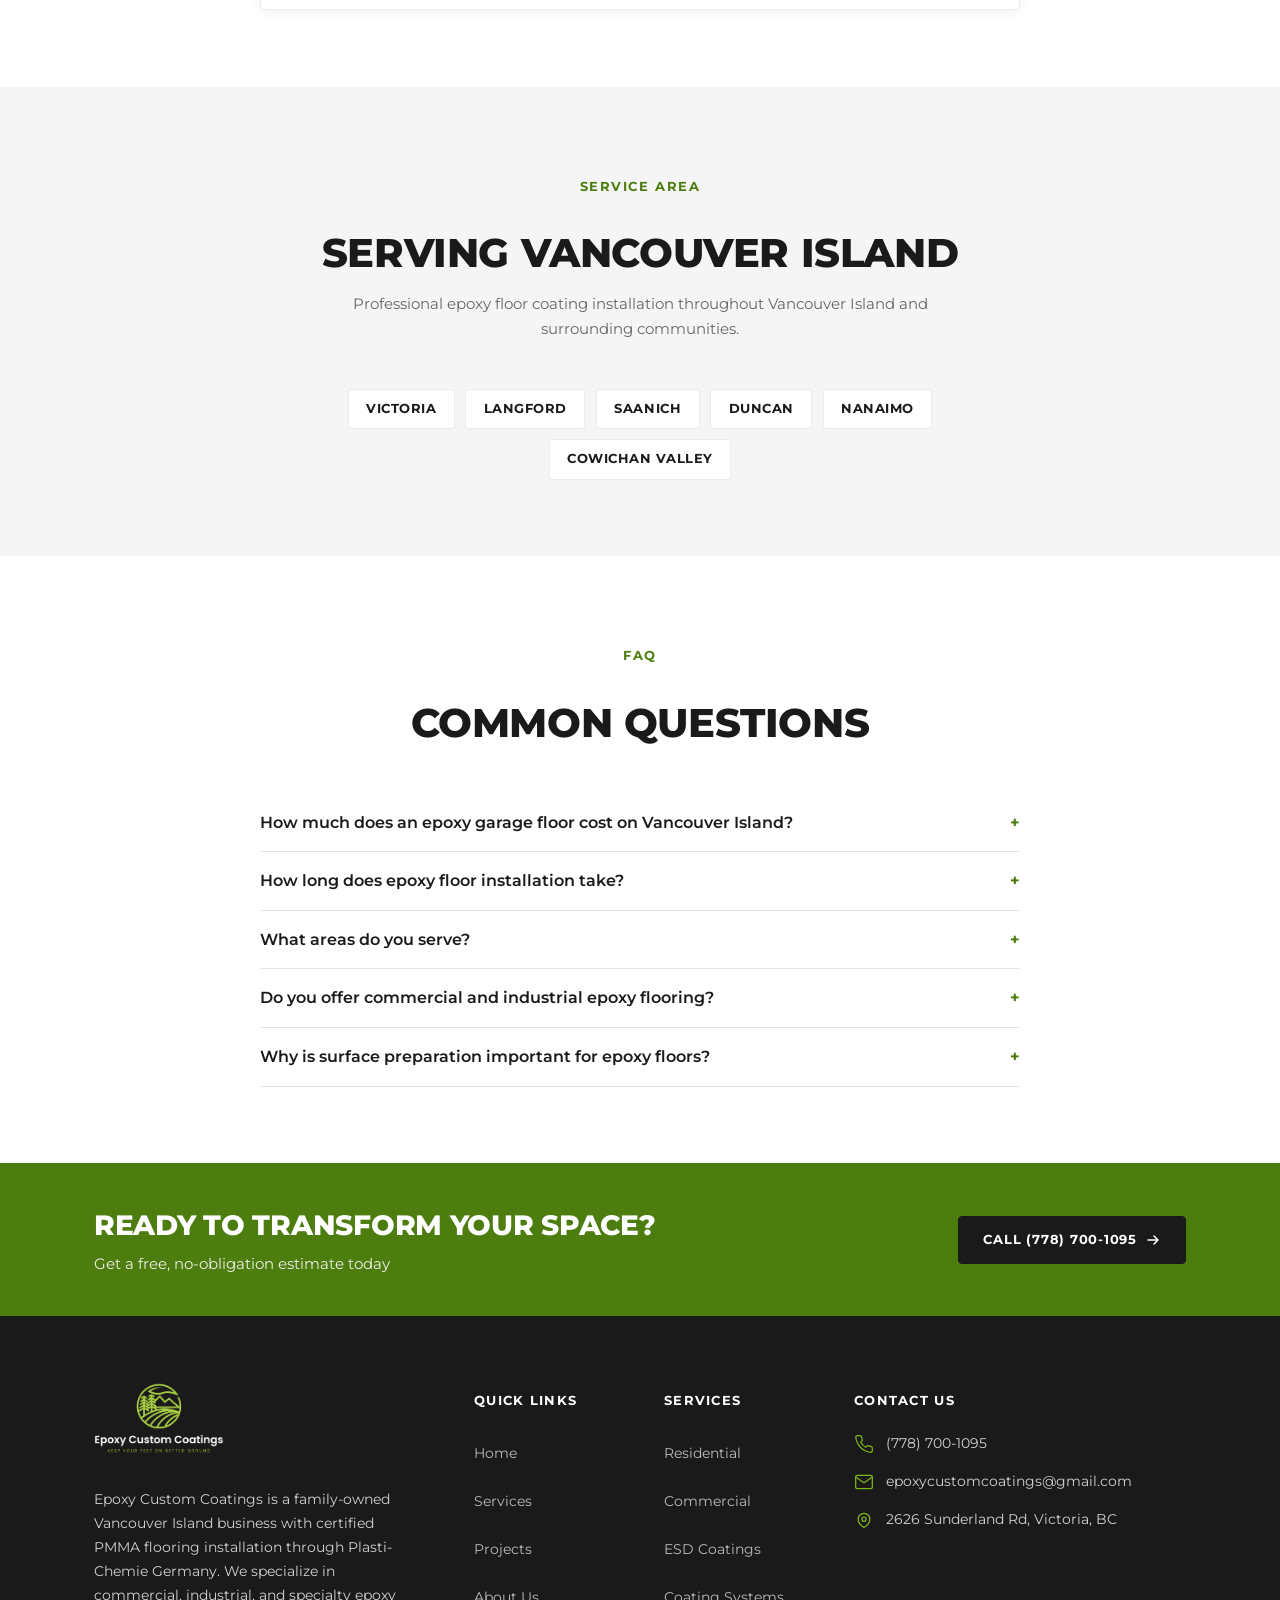
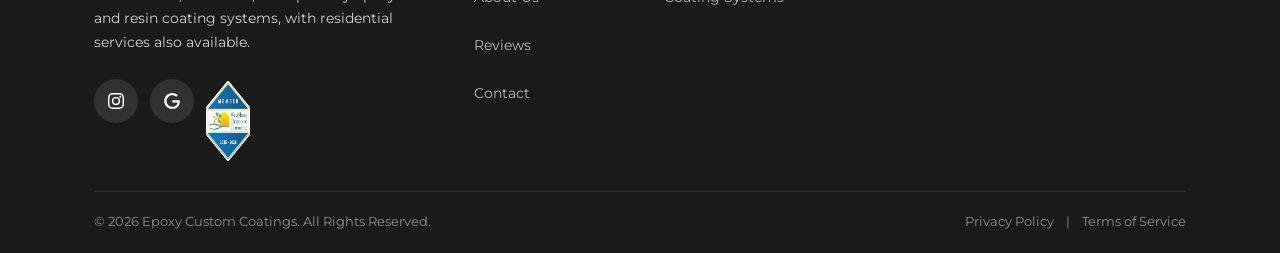
==== commit 364ebc4b: "added chamber of commerce to footer, changed nav styling" ====
--- a/contact.html
+++ b/contact.html
@@ -47,7 +47,7 @@
             </button>
 
             <div class="collapse navbar-collapse nav-collapse-panel" id="navbarNav">
-                <ul class="navbar-nav mx-auto align-items-lg-center">
+                <ul class="navbar-nav ms-lg-auto align-items-lg-center">
                     <li class="nav-item"><a class="nav-link" href="index.html">Home</a></li>
                     <li class="nav-item dropdown">
                         <a class="nav-link dropdown-toggle" href="services.html" role="button" aria-expanded="false">Services</a>
@@ -82,7 +82,7 @@
             <div class="hero-copy hero-copy--page">
                 <p class="section-label">Get In Touch</p>
                 <h1 class="hero-page-title">Contact <span class="text-accent">Us</span></h1>
-                <p class="hero-desc">Ready to upgrade your facility? Contact our certified PMMA installation team for a free estimate on commercial, industrial, and specialty floor coating projects across Victoria, Langford, and Vancouver Island.</p>
+                <p class="hero-desc">Request a free estimate for commercial, industrial, or specialty floor coatings across Victoria and Vancouver Island.</p>
             </div>
         </div>
     </section>
@@ -177,8 +177,16 @@
             <div class="section-header text-center">
                 <p class="section-label">Service Area</p>
                 <h2 class="section-title" id="service-area-heading">Serving Vancouver Island</h2>
-                <p class="section-desc">Epoxy Custom Coatings provides professional epoxy floor coating installation throughout Vancouver Island, including Victoria, Langford, Saanich, Nanaimo, Duncan, and surrounding communities.</p>
-            </div>
+                <p class="section-desc">Professional epoxy floor coating installation throughout Vancouver Island and surrounding communities.</p>
+            </div>
+            <ul class="service-area-list">
+                <li>Victoria</li>
+                <li>Langford</li>
+                <li>Saanich</li>
+                <li>Duncan</li>
+                <li>Nanaimo</li>
+                <li>Cowichan Valley</li>
+            </ul>
         </div>
     </section>
 
@@ -241,9 +249,11 @@
                     </a>
                     <p class="footer-desc">Epoxy Custom Coatings is a family-owned Vancouver Island business with certified PMMA flooring installation through Plasti-Chemie Germany. We specialize in commercial, industrial, and specialty epoxy and resin coating systems, with residential services also available.</p>
                     <div class="footer-social">
-                        <a href="#" aria-label="Facebook"><svg viewBox="0 0 24 24" fill="currentColor"><path d="M24 12.073C24 5.405 18.627 0 12 0S0 5.405 0 12.073c0 5.99 4.388 10.954 10.125 11.854v-8.385H7.078v-3.47h3.047V9.43c0-3.007 1.792-4.669 4.533-4.669 1.312 0 2.686.235 2.686.235v2.953H15.83c-1.491 0-1.956.925-1.956 1.874v2.25h3.328l-.532 3.47h-2.796v8.385C19.612 23.027 24 18.062 24 12.073z"/></svg></a>
                         <a href="https://www.instagram.com/epoxycustomcoatings/" target="_blank" rel="noopener noreferrer" aria-label="Instagram"><svg viewBox="0 0 24 24" fill="currentColor"><path d="M12 2.163c3.204 0 3.584.012 4.85.07 3.252.148 4.771 1.691 4.919 4.919.058 1.265.069 1.645.069 4.849 0 3.205-.012 3.584-.069 4.849-.149 3.225-1.664 4.771-4.919 4.919-1.266.058-1.644.07-4.85.07-3.204 0-3.584-.012-4.849-.07-3.26-.149-4.771-1.699-4.919-4.92-.058-1.265-.07-1.644-.07-4.849 0-3.204.013-3.583.07-4.849.149-3.227 1.664-4.771 4.919-4.919 1.266-.057 1.645-.069 4.849-.069zM12 0C8.741 0 8.333.014 7.053.072 2.695.272.273 2.69.073 7.052.014 8.333 0 8.741 0 12c0 3.259.014 3.668.072 4.948.2 4.358 2.618 6.78 6.98 6.98C8.333 23.986 8.741 24 12 24c3.259 0 3.668-.014 4.948-.072 4.354-.2 6.782-2.618 6.979-6.98.059-1.28.073-1.689.073-4.948 0-3.259-.014-3.667-.072-4.947-.196-4.354-2.617-6.78-6.979-6.98C15.668.014 15.259 0 12 0zm0 5.838a6.162 6.162 0 100 12.324 6.162 6.162 0 000-12.324zM12 16a4 4 0 110-8 4 4 0 010 8zm6.406-11.845a1.44 1.44 0 100 2.881 1.44 1.44 0 000-2.881z"/></svg></a>
                         <a href="https://www.google.com/maps/place/Epoxy+Custom+Coatings+Ltd./@48.4554519,-123.5012371,17z/data=!3m1!4b1!4m6!3m5!1s0x548f0d3ef1915555:0x48b0f200d65186d8!8m2!3d48.4554484!4d-123.4986622!16s%2Fg%2F11vz29y90_" target="_blank" rel="noopener noreferrer" aria-label="Google"><svg viewBox="0 0 24 24" fill="currentColor"><path d="M12.48 10.92v3.28h7.84c-.24 1.84-.853 3.187-1.787 4.133-1.147 1.147-2.933 2.4-6.053 2.4-4.827 0-8.6-3.893-8.6-8.72s3.773-8.72 8.6-8.72c2.6 0 4.507 1.027 5.907 2.347l2.307-2.307C18.747 1.44 16.133 0 12.48 0 5.867 0 .307 5.387.307 12s5.56 12 12.173 12c3.573 0 6.267-1.173 8.373-3.36 2.16-2.16 2.84-5.213 2.84-7.667 0-.76-.053-1.467-.173-2.053H12.48z"/></svg></a>
+                    <a class="footer-chamber" href="https://westshore.bc.ca/" target="_blank" rel="noopener noreferrer">
+                        <img src="images/ChamberofCommerce.png" alt="WestShore Chamber of Commerce Member 2025-2026" width="400" height="400" loading="lazy" decoding="async">
+                    </a>
                     </div>
                 </div>
                 <div class="col-6 col-lg-2">
--- a/css/layout.css
+++ b/css/layout.css
@@ -84,6 +84,16 @@
 .mx-auto {
     margin-left: auto;
     margin-right: auto;
+}
+
+.ms-auto {
+    margin-left: auto;
+}
+
+@media (min-width: 992px) {
+    .ms-lg-auto {
+        margin-left: auto;
+    }
 }
 
 .mt-3 {
--- a/css/style.css
+++ b/css/style.css
@@ -291,9 +291,18 @@
         padding: 0.75rem 0;
     }
 
+    .site-nav .nav-collapse-panel {
+        justify-content: flex-end;
+        gap: 0.25rem;
+    }
+
+    .site-nav .navbar-nav {
+        gap: 0.15rem;
+    }
+
     .site-nav .nav-cta-btn {
         margin-top: 0;
-        margin-left: 0.5rem;
+        margin-left: 1rem;
         flex-shrink: 0;
     }
 }
@@ -379,24 +388,34 @@
 }
 
 .hero-copy {
-    max-width: min(560px, 100%);
+    max-width: min(520px, 100%);
     color: var(--color-white);
 }
 
 .hero-title {
-    font-size: clamp(2rem, 5.5vw + 0.5rem, 4.25rem);
+    font-size: clamp(1.65rem, 3.4vw + 0.35rem, 2.85rem);
     font-weight: 800;
     text-transform: uppercase;
     letter-spacing: -0.02em;
-    line-height: 1.05;
-    margin-bottom: clamp(1rem, 3vw, 1.5rem);
+    line-height: 1.12;
+    margin-bottom: clamp(0.85rem, 2.5vw, 1.25rem);
+}
+
+.hero-title-sub {
+    display: block;
+    margin-top: 0.35em;
+    font-size: 0.62em;
+    font-weight: 700;
+    letter-spacing: 0.06em;
+    opacity: 0.92;
 }
 
 .hero-desc {
     font-size: clamp(0.9rem, 1.8vw, 1rem);
     opacity: 0.9;
     margin-bottom: clamp(1.5rem, 4vw, 2rem);
-    max-width: 480px;
+    max-width: 420px;
+    line-height: 1.65;
 }
 
 .hero-actions {
@@ -449,7 +468,7 @@
 
 .trust-item span {
     display: block;
-    color: var(--color-gray-400);
+    color: #b3b3b3;
     font-size: 0.78rem;
     margin-top: 0.15rem;
 }
@@ -586,12 +605,6 @@
     object-fit: cover;
 }
 
-.about-image img {
-    width: 100%;
-    aspect-ratio: 4 / 3;
-    object-fit: cover;
-}
-
 /* WHAT WE OFFER (Services page) */
 .offer-section {
     background: var(--color-gray-100);
@@ -813,7 +826,7 @@
     padding: 0.5rem 1.15rem;
     background: var(--color-white);
     border: 1px solid rgba(0, 0, 0, 0.08);
-    border-radius: 100px;
+    border-radius: 4px;
     font-size: 0.8rem;
     font-weight: 700;
     letter-spacing: 0.04em;
@@ -1018,7 +1031,7 @@
     font-weight: 700;
     letter-spacing: 0.1em;
     text-transform: uppercase;
-    color: var(--color-green);
+    color: var(--color-green-bright);
     margin-bottom: 0.25rem;
 }
 
@@ -1449,7 +1462,7 @@
 }
 
 .testimonial-quote footer {
-    color: var(--color-gray-400);
+    color: #b3b3b3;
     font-size: 0.9rem;
     font-style: normal;
 }
@@ -1540,7 +1553,7 @@
 }
 
 .footer-brand img {
-    height: clamp(140px, 20vw, 220px);
+    height: clamp(64px, 12vw, 88px);
     width: auto;
     margin-bottom: 1.25rem;
 }
@@ -1555,6 +1568,21 @@
 .footer-social {
     display: flex;
     gap: 0.75rem;
+}
+
+.footer-chamber {
+    display: inline-flex;
+    margin-top: 1.25rem;
+    transition: opacity var(--transition);
+}
+
+.footer-chamber:hover {
+    opacity: 0.88;
+}
+
+.footer-chamber img {
+    height: clamp(64px, 12vw, 80px);
+    width: auto;
 }
 
 .footer-social a {
@@ -1834,6 +1862,11 @@
     }
 
     .footer-social {
+        justify-content: center;
+    }
+
+    .footer-chamber {
+        display: flex;
         justify-content: center;
     }
 
@@ -1929,14 +1962,37 @@
 }
 
 .service-area-section {
-    background: var(--color-light-gray, #f5f5f5);
+    background: var(--color-gray-100);
+}
+
+.service-area-list {
+    display: flex;
+    flex-wrap: wrap;
+    justify-content: center;
+    gap: 0.65rem;
+    max-width: 720px;
+    margin: 0 auto;
+    padding: 0;
+    list-style: none;
+}
+
+.service-area-list li {
+    padding: 0.55rem 1.1rem;
+    background: var(--color-white);
+    border: 1px solid rgba(0, 0, 0, 0.08);
+    border-radius: 4px;
+    font-size: 0.8rem;
+    font-weight: 700;
+    letter-spacing: 0.04em;
+    text-transform: uppercase;
+    color: var(--color-dark);
 }
 
 .contact-card {
     height: 100%;
     padding: 1.75rem;
     border: 1px solid rgba(0, 0, 0, 0.08);
-    border-radius: 8px;
+    border-radius: 4px;
     background: var(--color-white);
 }
 
@@ -1977,7 +2033,7 @@
 .contact-form {
     padding: clamp(1.5rem, 4vw, 2rem);
     border: 1px solid rgba(0, 0, 0, 0.08);
-    border-radius: 8px;
+    border-radius: 4px;
     background: var(--color-white);
     box-shadow: 0 2px 12px rgba(0, 0, 0, 0.06);
 }
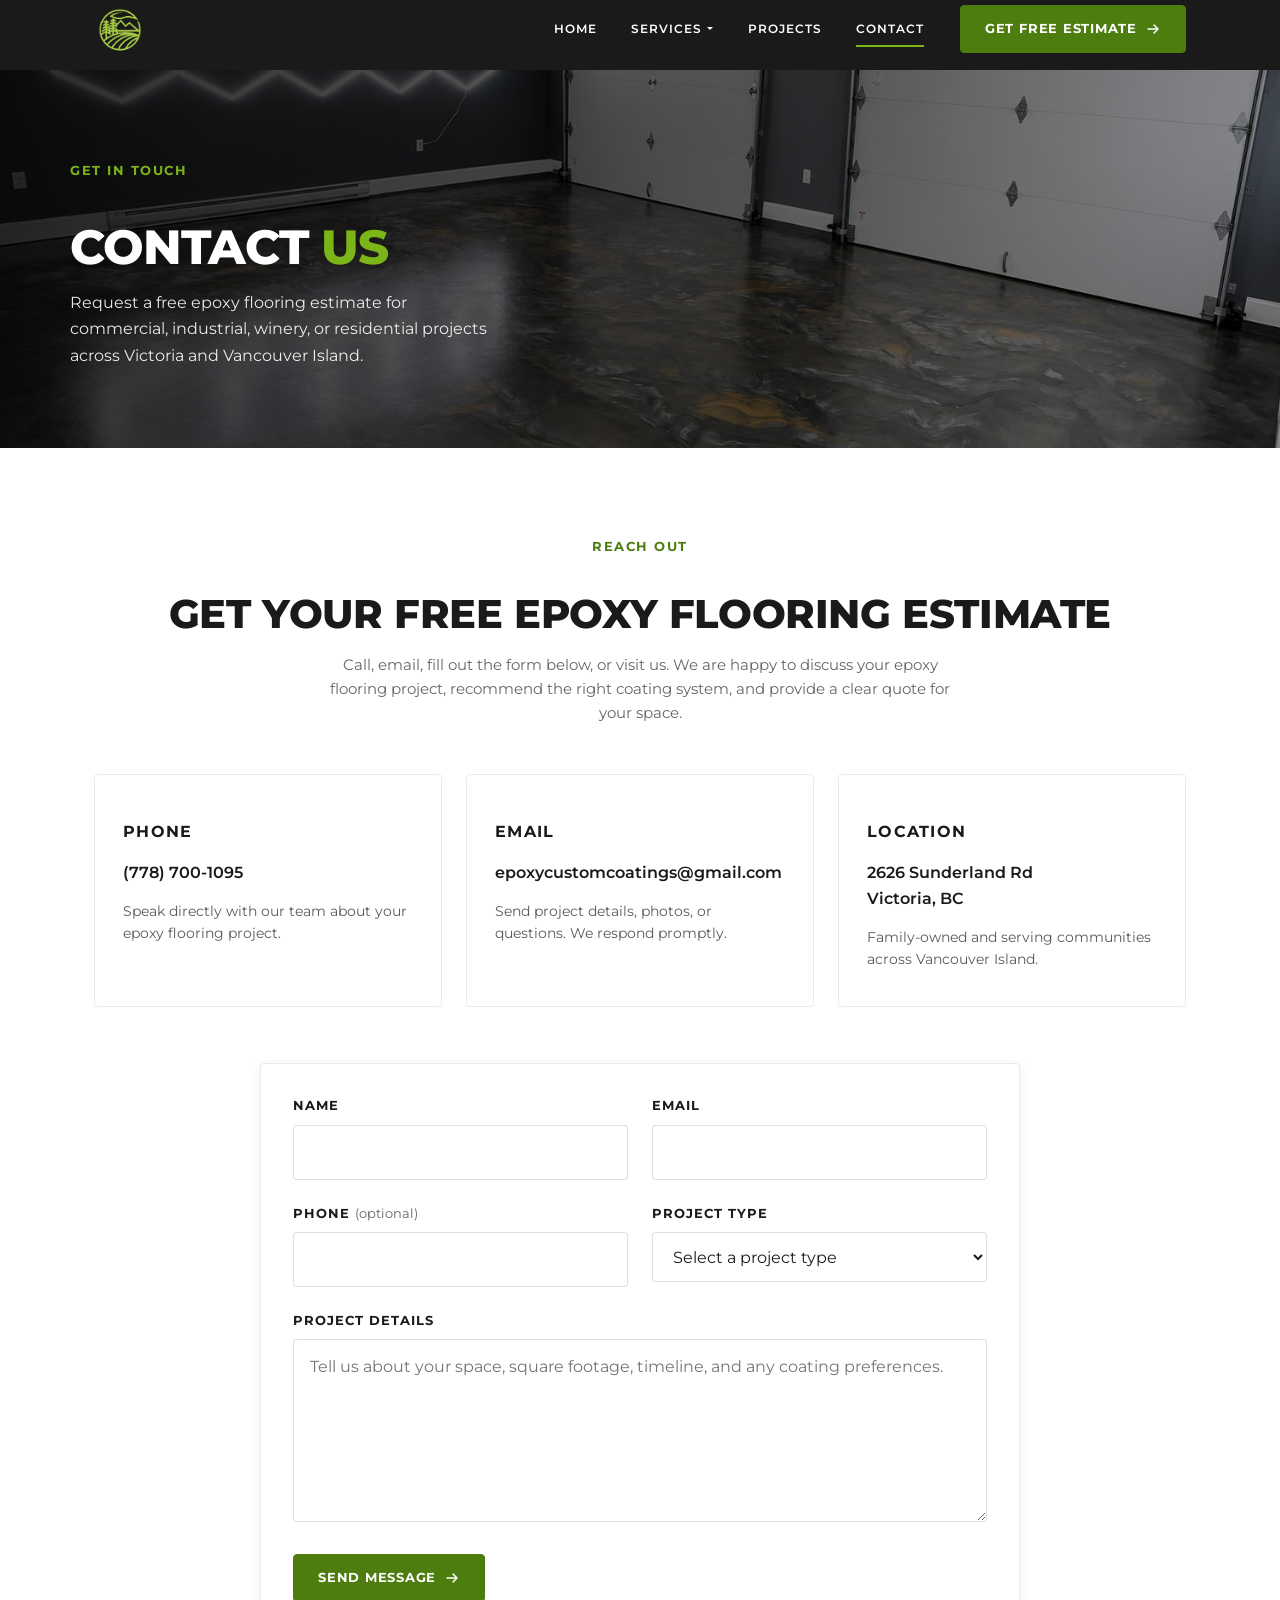
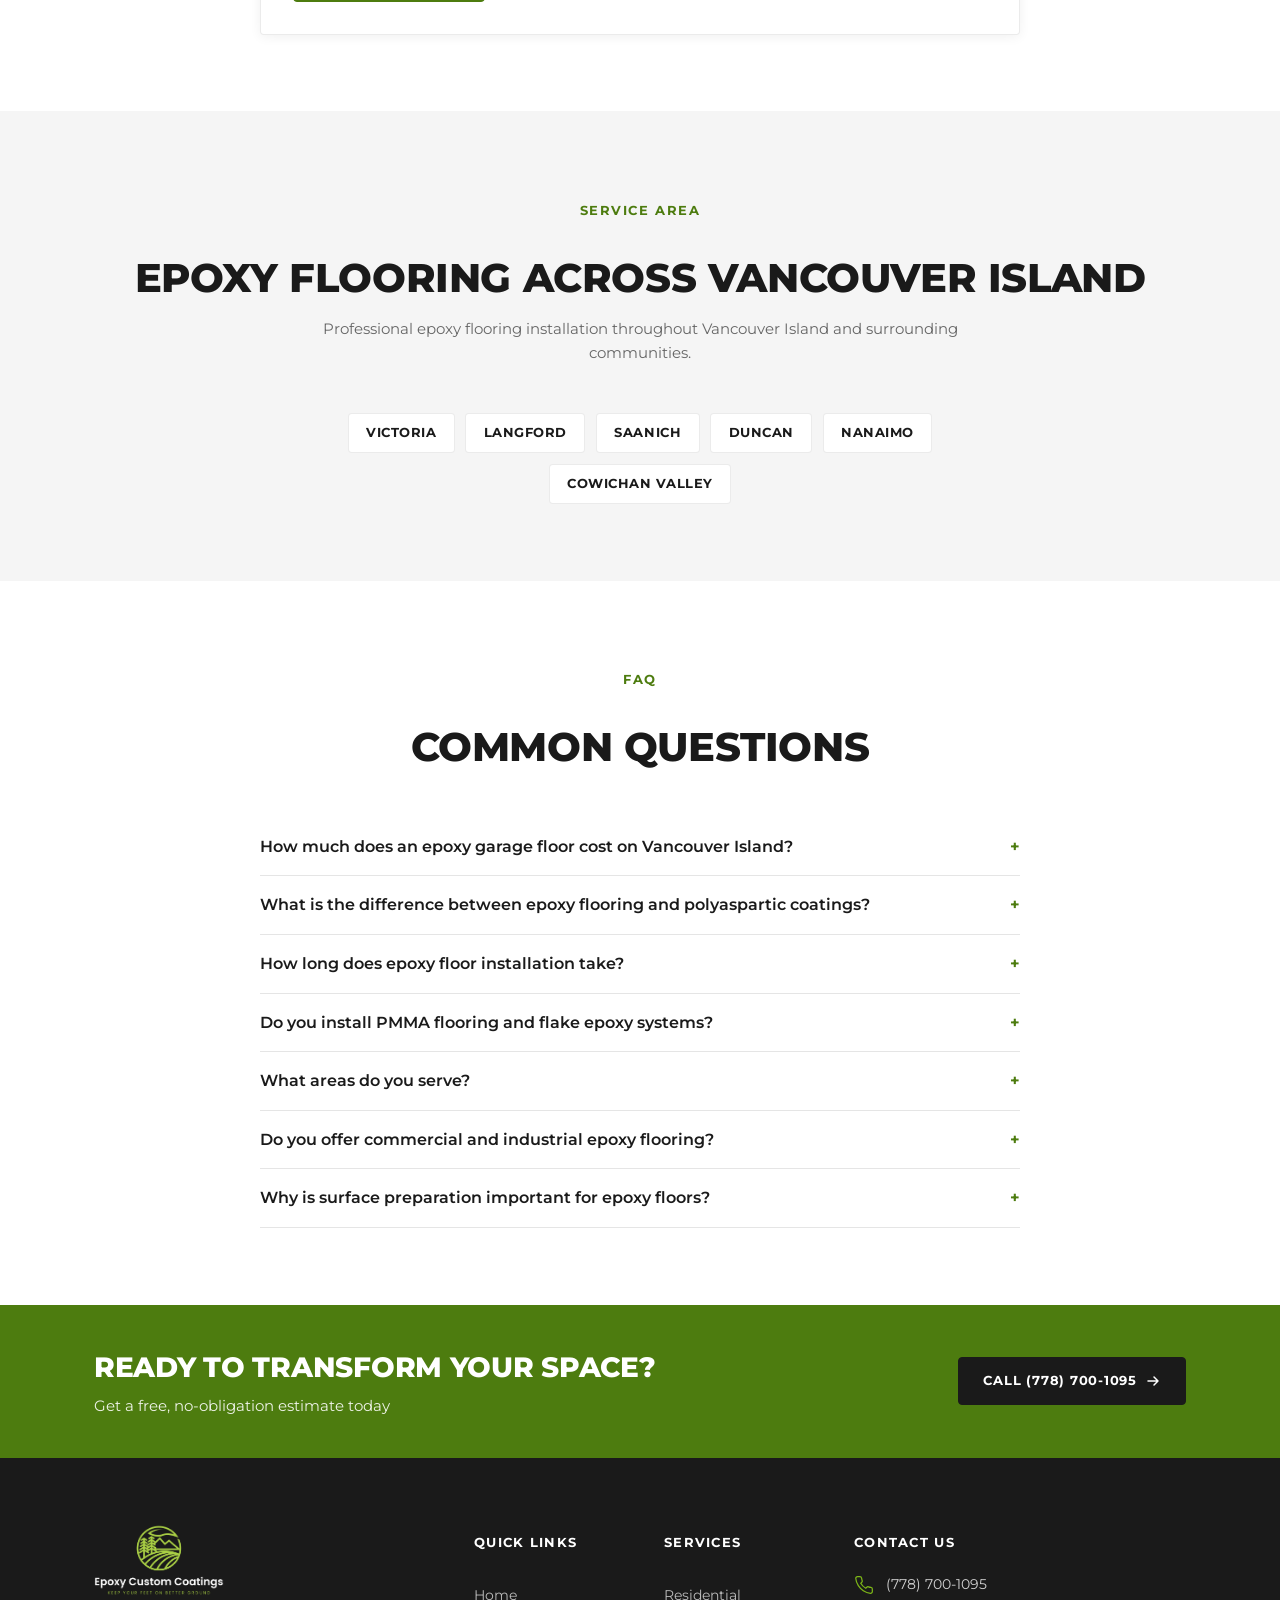
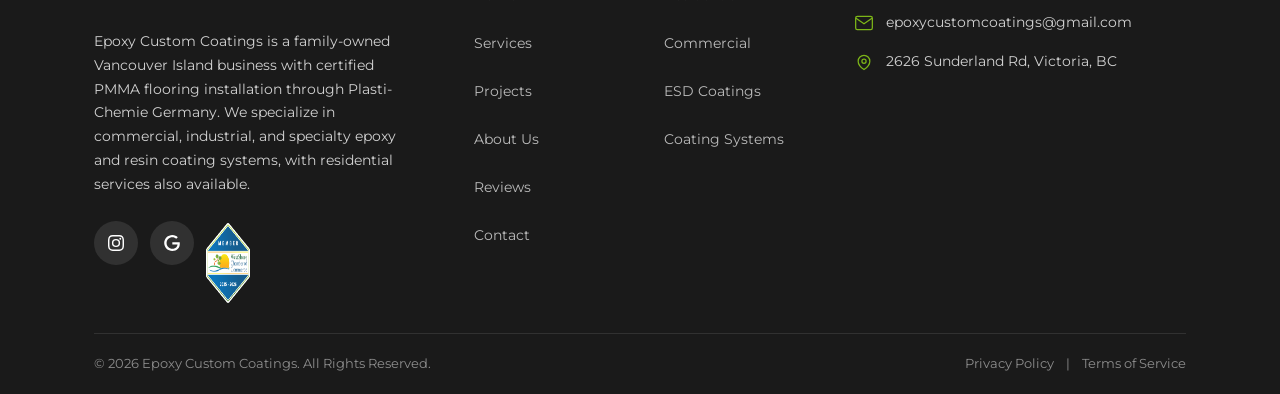
==== commit 87538f52: "made adjustments for key word searches in the niche" ====
--- a/contact.html
+++ b/contact.html
@@ -3,8 +3,8 @@
 <head>
     <meta charset="utf-8">
     <meta name="viewport" content="width=device-width, initial-scale=1">
-    <title>Contact Epoxy Custom Coatings | Free Estimate Victoria BC</title>
-    <meta name="description" content="Contact Epoxy Custom Coatings for a free epoxy floor coating estimate in Victoria and across Vancouver Island. Call (778) 700-1095 or email epoxycustomcoatings@gmail.com.">
+    <title>Epoxy Flooring Estimate Victoria BC | Contact Epoxy Custom Coatings</title>
+    <meta name="description" content="Request a free estimate for epoxy flooring, garage floor epoxy, polyaspartic coatings, or commercial floor coatings in Victoria and across Vancouver Island. Call (778) 700-1095.">
     <meta name="robots" content="index, follow, max-image-preview:large">
     <link rel="canonical" href="https://epoxycustomcoatings.com/contact.html">
     <meta name="theme-color" content="#1a1a1a">
@@ -16,14 +16,14 @@
     <link rel="sitemap" type="application/xml" href="sitemap.xml">
     <meta property="og:type" content="website">
     <meta property="og:site_name" content="Epoxy Custom Coatings">
-    <meta property="og:title" content="Contact Epoxy Custom Coatings | Free Estimate Victoria BC">
-    <meta property="og:description" content="Request a free epoxy floor coating estimate in Victoria and across Vancouver Island.">
+    <meta property="og:title" content="Epoxy Flooring Estimate Victoria BC | Contact Epoxy Custom Coatings">
+    <meta property="og:description" content="Request a free epoxy flooring estimate in Victoria and across Vancouver Island.">
     <meta property="og:url" content="https://epoxycustomcoatings.com/contact.html">
     <meta property="og:image" content="https://epoxycustomcoatings.com/images/logo.png">
     <meta property="og:locale" content="en_CA">
     <meta name="twitter:card" content="summary_large_image">
-    <meta name="twitter:title" content="Contact Epoxy Custom Coatings | Free Estimate Victoria BC">
-    <meta name="twitter:description" content="Request a free epoxy floor coating estimate in Victoria and across Vancouver Island.">
+    <meta name="twitter:title" content="Epoxy Flooring Estimate Victoria BC | Epoxy Custom Coatings">
+    <meta name="twitter:description" content="Request a free epoxy flooring estimate in Victoria and across Vancouver Island.">
     <meta name="twitter:image" content="https://epoxycustomcoatings.com/images/logo.png">
     <link rel="preconnect" href="https://fonts.googleapis.com">
     <link rel="preconnect" href="https://fonts.gstatic.com" crossorigin>
@@ -82,7 +82,7 @@
             <div class="hero-copy hero-copy--page">
                 <p class="section-label">Get In Touch</p>
                 <h1 class="hero-page-title">Contact <span class="text-accent">Us</span></h1>
-                <p class="hero-desc">Request a free estimate for commercial, industrial, or specialty floor coatings across Victoria and Vancouver Island.</p>
+                <p class="hero-desc">Request a free epoxy flooring estimate for commercial, industrial, winery, or residential projects across Victoria and Vancouver Island.</p>
             </div>
         </div>
     </section>
@@ -92,8 +92,8 @@
         <div class="container">
             <div class="section-header text-center">
                 <p class="section-label">Reach Out</p>
-                <h2 class="section-title" id="contact-heading">Get Your Free Estimate</h2>
-                <p class="section-desc">Call, email, fill out the form below, or visit us. We are happy to discuss your project, recommend the right coating system, and provide a clear quote for your space.</p>
+                <h2 class="section-title" id="contact-heading">Get Your Free Epoxy Flooring Estimate</h2>
+                <p class="section-desc">Call, email, fill out the form below, or visit us. We are happy to discuss your epoxy flooring project, recommend the right coating system, and provide a clear quote for your space.</p>
             </div>
             <div class="row g-4 contact-grid">
                 <div class="col-md-4">
@@ -176,8 +176,8 @@
         <div class="container">
             <div class="section-header text-center">
                 <p class="section-label">Service Area</p>
-                <h2 class="section-title" id="service-area-heading">Serving Vancouver Island</h2>
-                <p class="section-desc">Professional epoxy floor coating installation throughout Vancouver Island and surrounding communities.</p>
+                <h2 class="section-title" id="service-area-heading">Epoxy Flooring Across Vancouver Island</h2>
+                <p class="section-desc">Professional epoxy flooring installation throughout Vancouver Island and surrounding communities.</p>
             </div>
             <ul class="service-area-list">
                 <li>Victoria</li>
@@ -200,23 +200,31 @@
             <div class="faq-list">
                 <details class="faq-item">
                     <summary>How much does an epoxy garage floor cost on Vancouver Island?</summary>
-                    <p>Pricing depends on square footage, current slab condition, coating system, and finish options. We provide free on-site assessments and detailed quotes so you know exactly what to expect before work begins.</p>
+                    <p>Garage floor epoxy pricing depends on square footage, current slab condition, coating system, and finish options such as flake epoxy or polyaspartic topcoats. We provide free on-site assessments and detailed quotes so you know exactly what to expect before work begins.</p>
+                </details>
+                <details class="faq-item">
+                    <summary>What is the difference between epoxy flooring and polyaspartic coatings?</summary>
+                    <p>Epoxy flooring is a durable resin system well suited to many commercial and residential floors. Polyaspartic coatings typically cure faster, offer strong UV resistance, and are often used for garage floor epoxy and projects that need a quicker return to service. We recommend the best system for your space during your free estimate.</p>
                 </details>
                 <details class="faq-item">
                     <summary>How long does epoxy floor installation take?</summary>
-                    <p>Most residential garage projects take two to three days, including surface preparation, coating application, and cure time. Commercial and specialty systems may require additional time depending on scope and environmental requirements.</p>
+                    <p>Most residential garage epoxy projects take two to three days, including surface preparation, coating application, and cure time. Commercial epoxy flooring and specialty systems such as PMMA or ESD flooring may require additional time depending on scope and environmental requirements.</p>
+                </details>
+                <details class="faq-item">
+                    <summary>Do you install PMMA flooring and flake epoxy systems?</summary>
+                    <p>Yes. We are certified PMMA flooring installers through Plasti-Chemie Germany, and we also install decorative flake epoxy floors, metallic epoxy floors, and polyaspartic coatings for residential and commercial projects across Vancouver Island.</p>
                 </details>
                 <details class="faq-item">
                     <summary>What areas do you serve?</summary>
-                    <p>We serve Victoria, Langford, Saanich, and communities across Vancouver Island for residential, commercial, and industrial epoxy coating projects.</p>
+                    <p>We serve Victoria, Langford, Saanich, Duncan, Nanaimo, and communities across Vancouver Island for residential, commercial, and industrial epoxy flooring and concrete floor coating projects.</p>
                 </details>
                 <details class="faq-item">
                     <summary>Do you offer commercial and industrial epoxy flooring?</summary>
-                    <p>Yes. We install high-performance epoxy and resin systems for warehouses, restaurants, retail spaces, manufacturing facilities, auto shops, healthcare environments, and more.</p>
+                    <p>Yes. We install high-performance epoxy flooring and resin systems for warehouses, restaurants, wineries, retail spaces, manufacturing facilities, auto shops, healthcare environments, and more across Vancouver Island.</p>
                 </details>
                 <details class="faq-item">
                     <summary>Why is surface preparation important for epoxy floors?</summary>
-                    <p>Proper mechanical grinding and preparation ensures maximum adhesion and long-term durability. Every Epoxy Custom Coatings project follows proven prep standards, because a premium finish starts with a properly prepared slab.</p>
+                    <p>Proper mechanical grinding and preparation ensures maximum adhesion and long-term durability. Every Epoxy Custom Coatings project follows proven prep standards, because a premium concrete floor coating starts with a properly prepared slab.</p>
                 </details>
             </div>
         </div>
@@ -313,8 +321,8 @@
                 "@type": "ContactPage",
                 "@id": "https://epoxycustomcoatings.com/contact.html#webpage",
                 "url": "https://epoxycustomcoatings.com/contact.html",
-                "name": "Contact Epoxy Custom Coatings | Free Estimate Victoria BC",
-                "description": "Contact Epoxy Custom Coatings for a free epoxy floor coating estimate in Victoria and across Vancouver Island.",
+                "name": "Epoxy Flooring Estimate Victoria BC | Contact Epoxy Custom Coatings",
+                "description": "Contact Epoxy Custom Coatings for a free epoxy flooring estimate in Victoria and across Vancouver Island.",
                 "isPartOf": { "@id": "https://epoxycustomcoatings.com/#website" },
                 "about": { "@id": "https://epoxycustomcoatings.com/#business" }
             },
@@ -342,7 +350,15 @@
                         "name": "How much does an epoxy garage floor cost on Vancouver Island?",
                         "acceptedAnswer": {
                             "@type": "Answer",
-                            "text": "Pricing depends on square footage, current slab condition, coating system, and finish options. Epoxy Custom Coatings provides free on-site assessments and detailed quotes."
+                            "text": "Garage floor epoxy pricing depends on square footage, current slab condition, coating system, and finish options such as flake epoxy or polyaspartic topcoats. Epoxy Custom Coatings provides free on-site assessments and detailed quotes."
+                        }
+                    },
+                    {
+                        "@type": "Question",
+                        "name": "What is the difference between epoxy flooring and polyaspartic coatings?",
+                        "acceptedAnswer": {
+                            "@type": "Answer",
+                            "text": "Epoxy flooring is a durable resin system well suited to many commercial and residential floors. Polyaspartic coatings typically cure faster, offer strong UV resistance, and are often used for garage floor epoxy and projects that need a quicker return to service."
                         }
                     },
                     {
@@ -350,7 +366,15 @@
                         "name": "How long does epoxy floor installation take?",
                         "acceptedAnswer": {
                             "@type": "Answer",
-                            "text": "Most residential garage projects take two to three days, including surface preparation, coating application, and cure time."
+                            "text": "Most residential garage epoxy projects take two to three days, including surface preparation, coating application, and cure time. Commercial epoxy flooring and specialty systems such as PMMA or ESD flooring may take longer."
+                        }
+                    },
+                    {
+                        "@type": "Question",
+                        "name": "Do you install PMMA flooring and flake epoxy systems?",
+                        "acceptedAnswer": {
+                            "@type": "Answer",
+                            "text": "Yes. Epoxy Custom Coatings is a certified PMMA flooring installer through Plasti-Chemie Germany and also installs decorative flake epoxy floors, metallic epoxy floors, and polyaspartic coatings across Vancouver Island."
                         }
                     },
                     {
@@ -358,7 +382,7 @@
                         "name": "What areas do you serve?",
                         "acceptedAnswer": {
                             "@type": "Answer",
-                            "text": "Epoxy Custom Coatings serves Victoria, Langford, Saanich, and communities across Vancouver Island."
+                            "text": "Epoxy Custom Coatings serves Victoria, Langford, Saanich, Duncan, Nanaimo, and communities across Vancouver Island for epoxy flooring and concrete floor coating projects."
                         }
                     },
                     {
@@ -366,7 +390,7 @@
                         "name": "Do you offer commercial and industrial epoxy flooring?",
                         "acceptedAnswer": {
                             "@type": "Answer",
-                            "text": "Yes. The company installs high-performance epoxy and resin systems for warehouses, restaurants, retail, manufacturing, auto shops, and healthcare environments."
+                            "text": "Yes. The company installs high-performance epoxy flooring and resin systems for warehouses, restaurants, wineries, retail, manufacturing, auto shops, and healthcare environments across Vancouver Island."
                         }
                     },
                     {
@@ -374,7 +398,7 @@
                         "name": "Why is surface preparation important for epoxy floors?",
                         "acceptedAnswer": {
                             "@type": "Answer",
-                            "text": "Proper mechanical grinding and preparation ensures maximum adhesion and long-term durability for every epoxy floor installation."
+                            "text": "Proper mechanical grinding and preparation ensures maximum adhesion and long-term durability for every epoxy floor and concrete floor coating installation."
                         }
                     }
                 ]
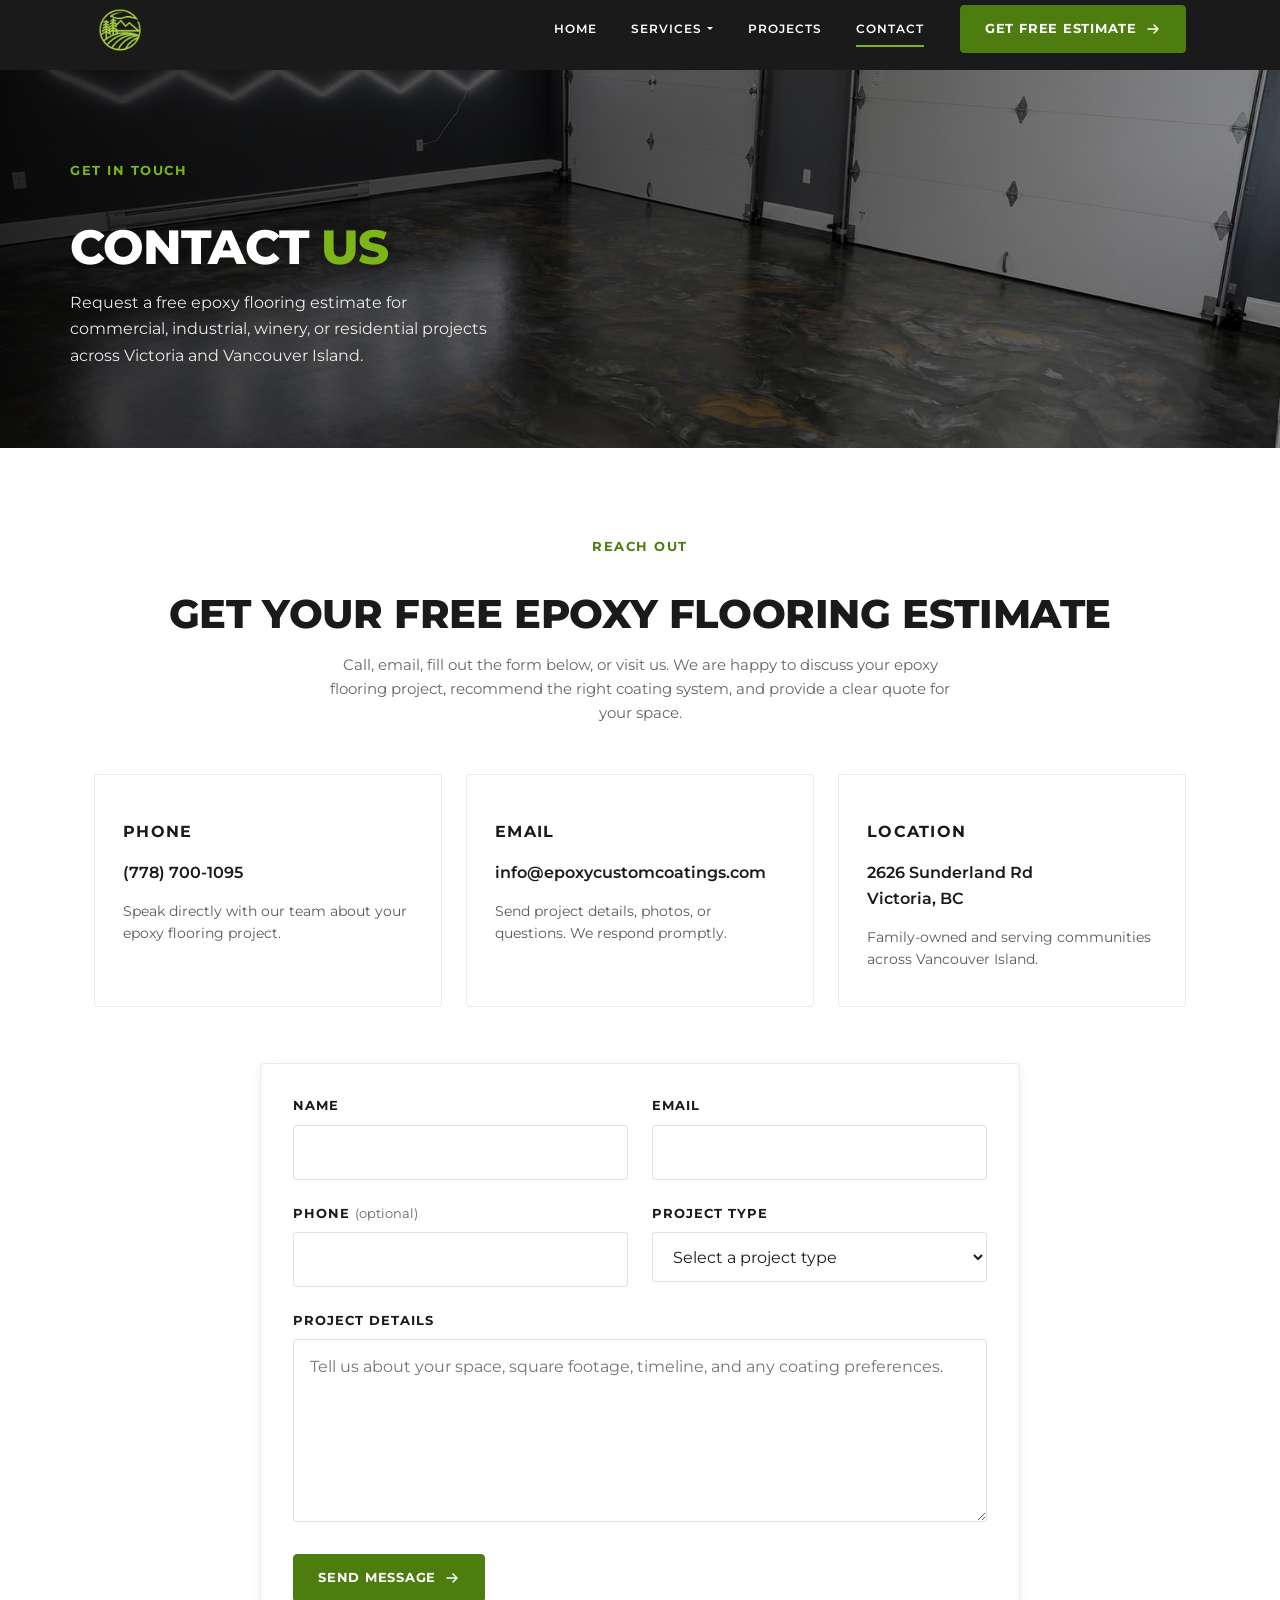
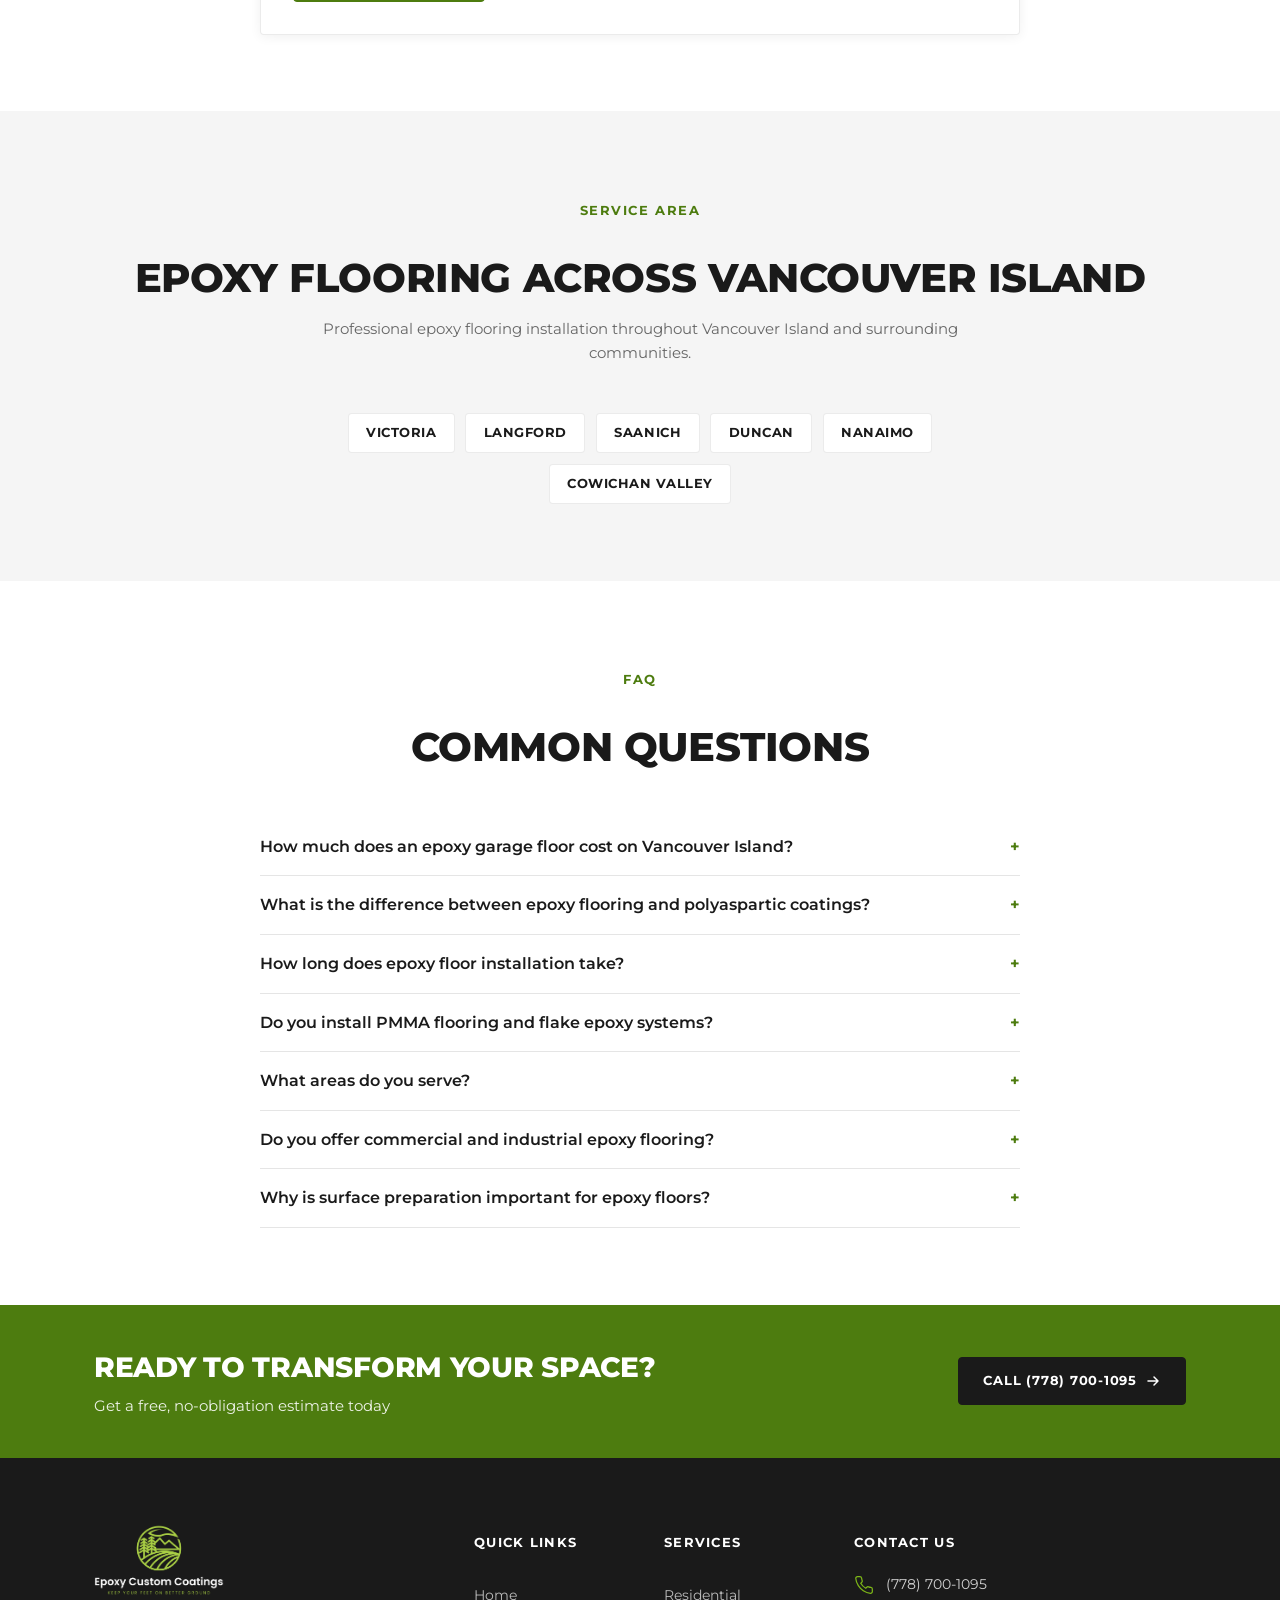
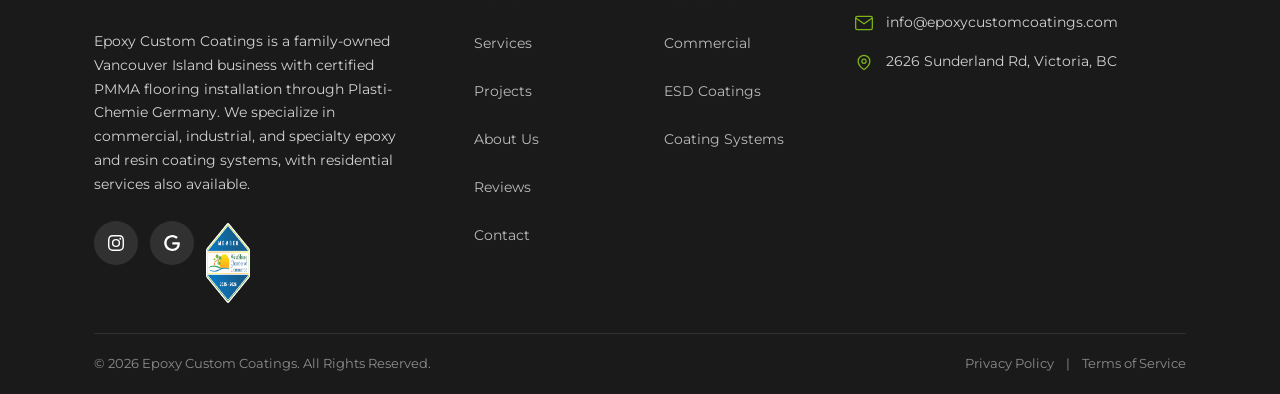
==== commit d864c860: "changed email" ====
--- a/contact.html
+++ b/contact.html
@@ -106,7 +106,7 @@
                 <div class="col-md-4">
                     <article class="contact-card">
                         <h3>Email</h3>
-                        <p><a href="mailto:epoxycustomcoatings@gmail.com">epoxycustomcoatings@gmail.com</a></p>
+                        <p><a href="mailto:info@epoxycustomcoatings.com">info@epoxycustomcoatings.com</a></p>
                         <p class="contact-card-note">Send project details, photos, or questions. We respond promptly.</p>
                     </article>
                 </div>
@@ -124,7 +124,7 @@
                     Thank you. Your message was sent. We will get back to you shortly.
                 </div>
 
-                <form class="contact-form" id="contactForm" action="https://formsubmit.co/epoxycustomcoatings@gmail.com" method="POST" accept-charset="UTF-8" novalidate>
+                <form class="contact-form" id="contactForm" action="https://formsubmit.co/info@epoxycustomcoatings.com" method="POST" accept-charset="UTF-8" novalidate>
                     <input type="hidden" name="_subject" value="New website estimate request, Epoxy Custom Coatings">
                     <input type="hidden" name="_next" value="https://epoxycustomcoatings.com/contact.html?sent=1">
                     <input type="hidden" name="_template" value="table">
@@ -293,7 +293,7 @@
                         </li>
                         <li>
                             <svg viewBox="0 0 24 24" fill="none" stroke="currentColor" stroke-width="1.5"><path d="M4 4h16c1.1 0 2 .9 2 2v12c0 1.1-.9 2-2 2H4c-1.1 0-2-.9-2-2V6c0-1.1.9-2 2-2z"/><path d="M22 6l-10 7L2 6"/></svg>
-                            <a href="mailto:epoxycustomcoatings@gmail.com">epoxycustomcoatings@gmail.com</a>
+                            <a href="mailto:info@epoxycustomcoatings.com">info@epoxycustomcoatings.com</a>
                         </li>
                         <li>
                             <svg viewBox="0 0 24 24" fill="none" stroke="currentColor" stroke-width="1.5"><path d="M12 21s-7-4.5-7-10a7 7 0 1114 0c0 5.5-7 10-7 10z"/><circle cx="12" cy="11" r="2.5"/></svg>
@@ -332,7 +332,7 @@
                 "name": "Epoxy Custom Coatings",
                 "url": "https://epoxycustomcoatings.com/",
                 "telephone": "+1-778-700-1095",
-                "email": "epoxycustomcoatings@gmail.com",
+                "email": "info@epoxycustomcoatings.com",
                 "address": {
                     "@type": "PostalAddress",
                     "streetAddress": "2626 Sunderland Rd",
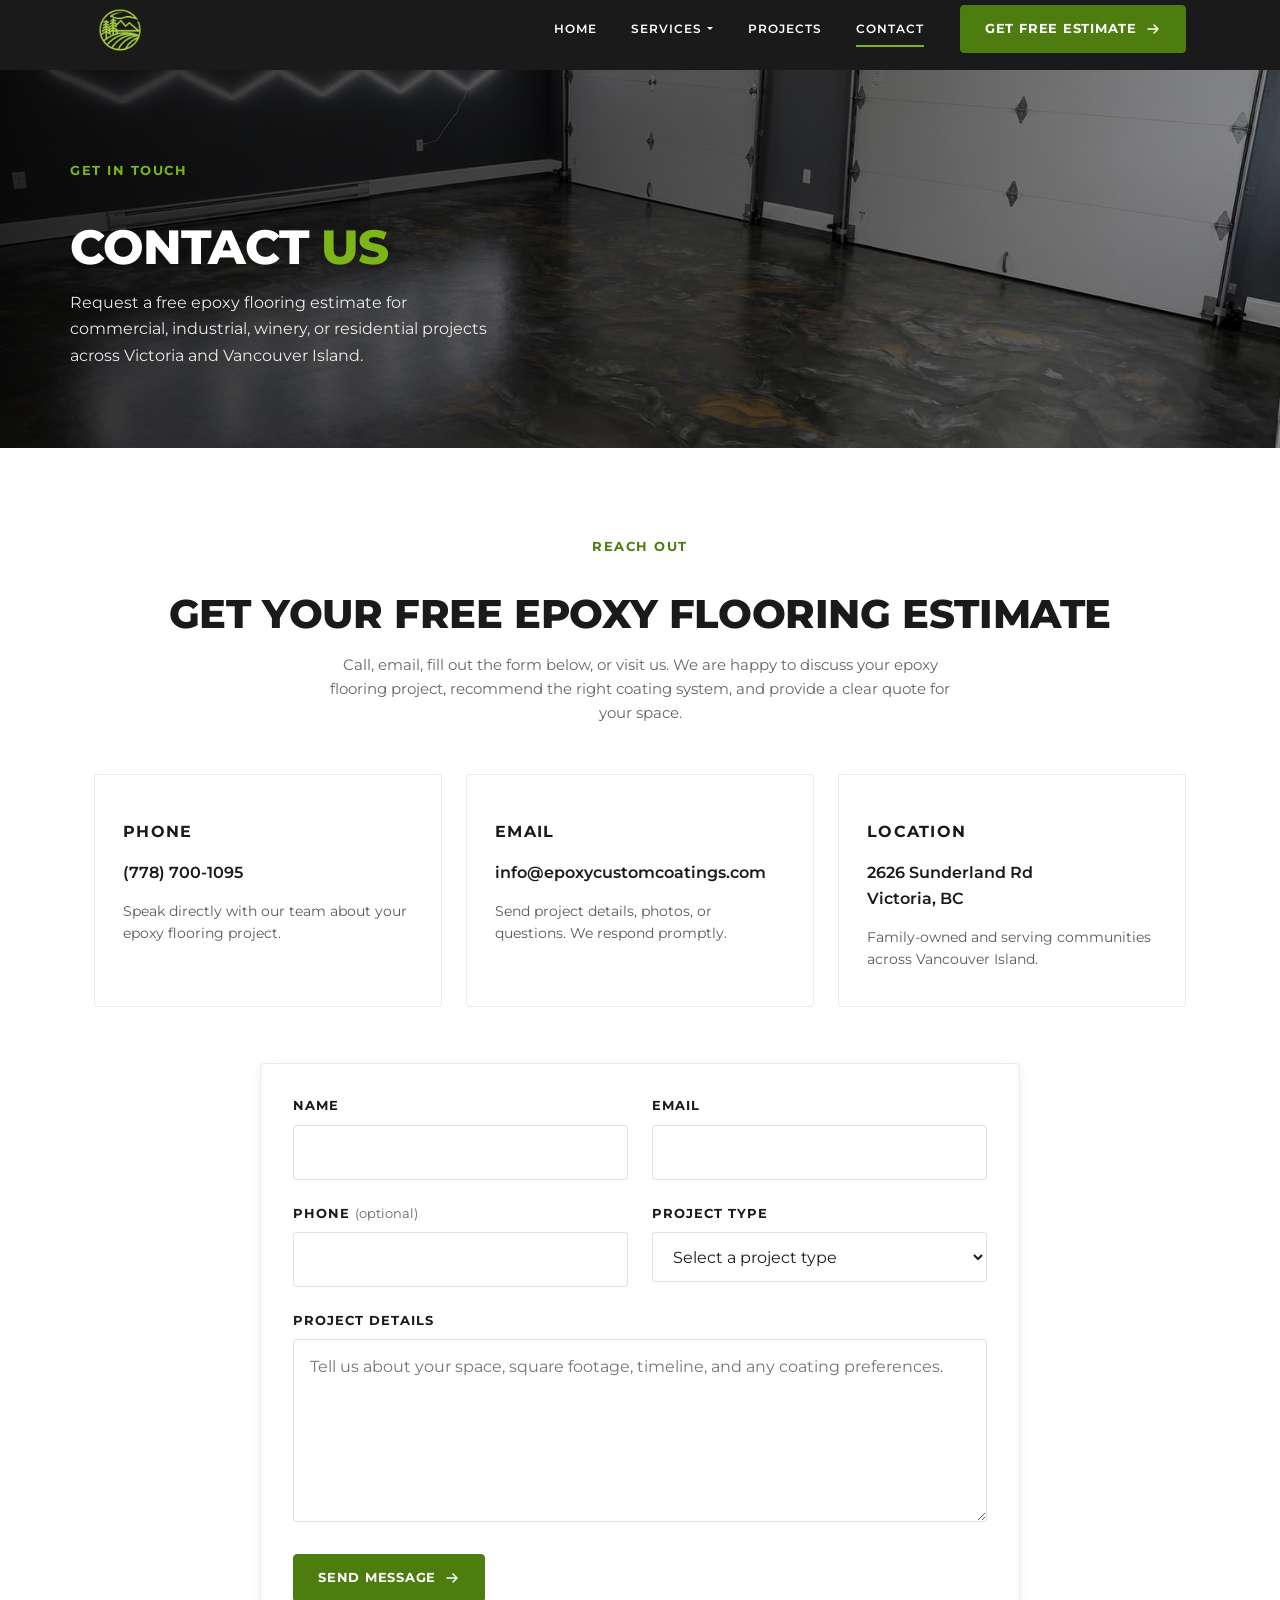
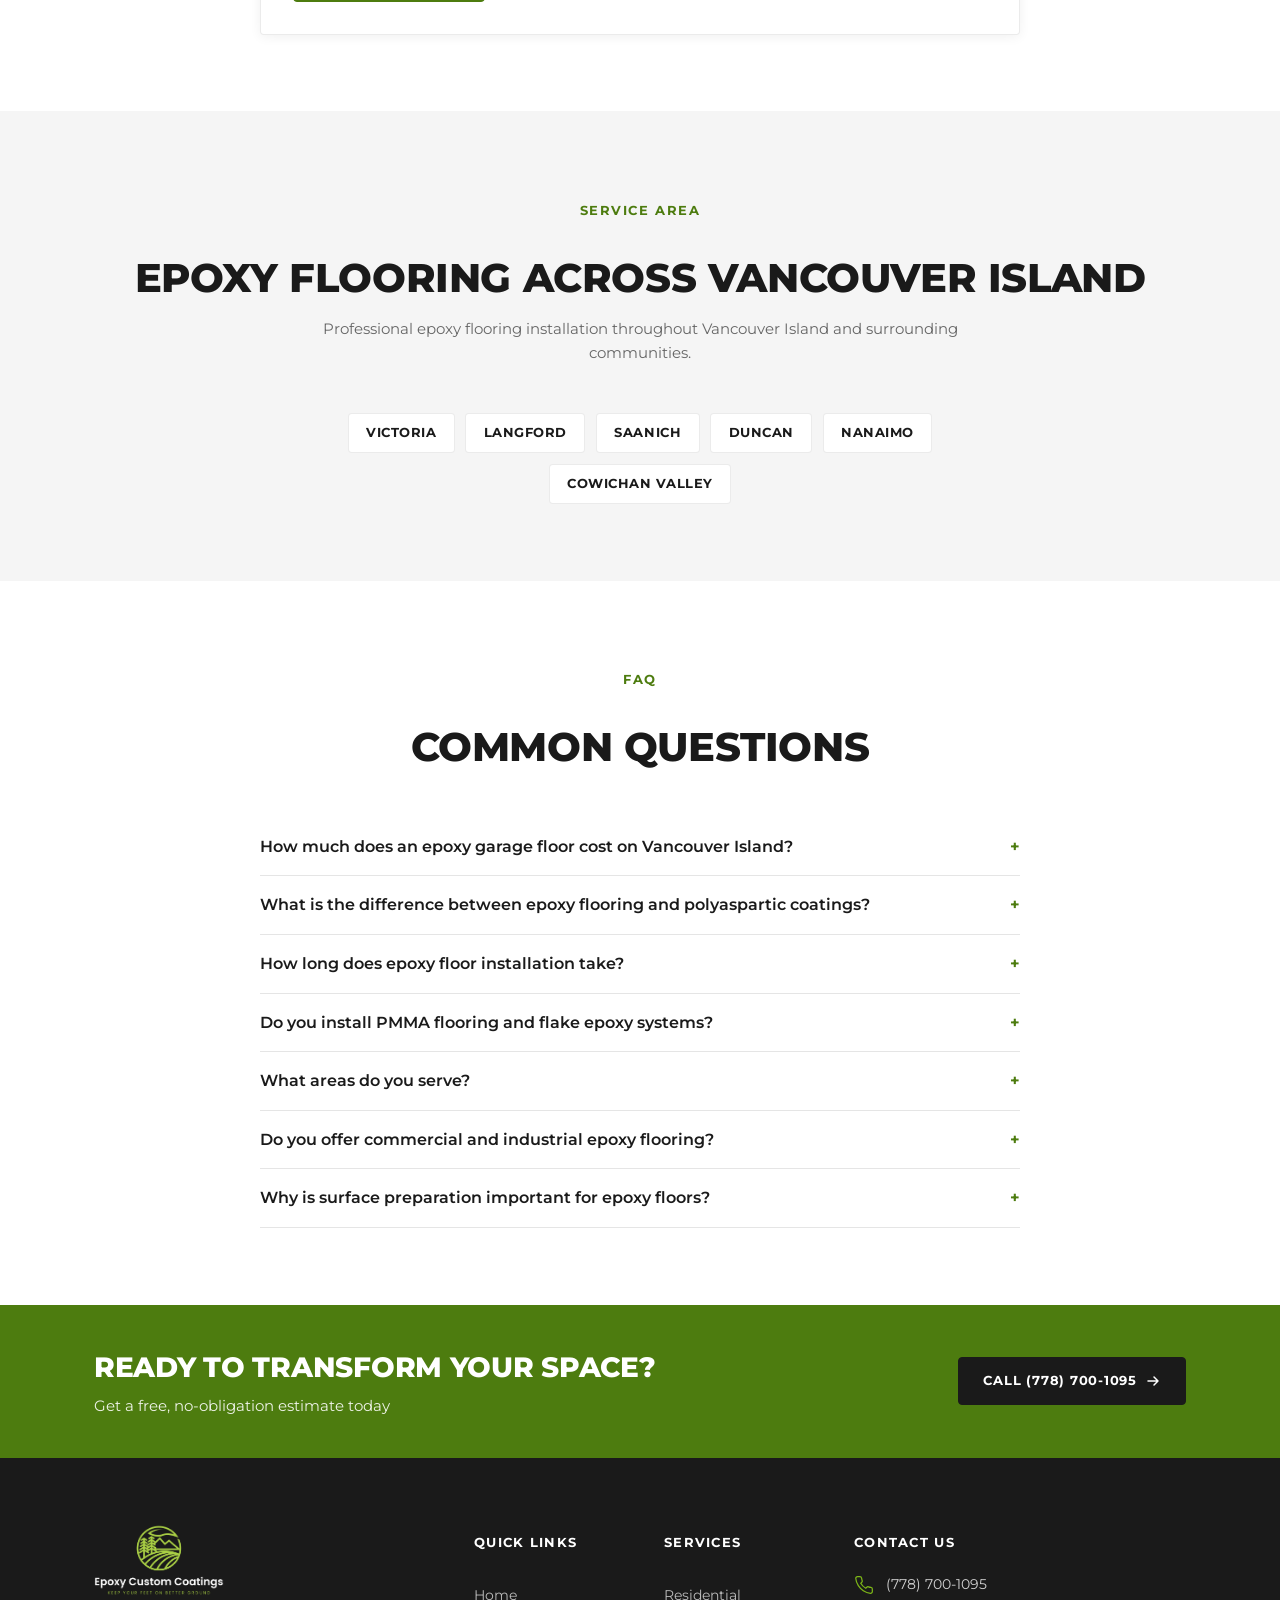
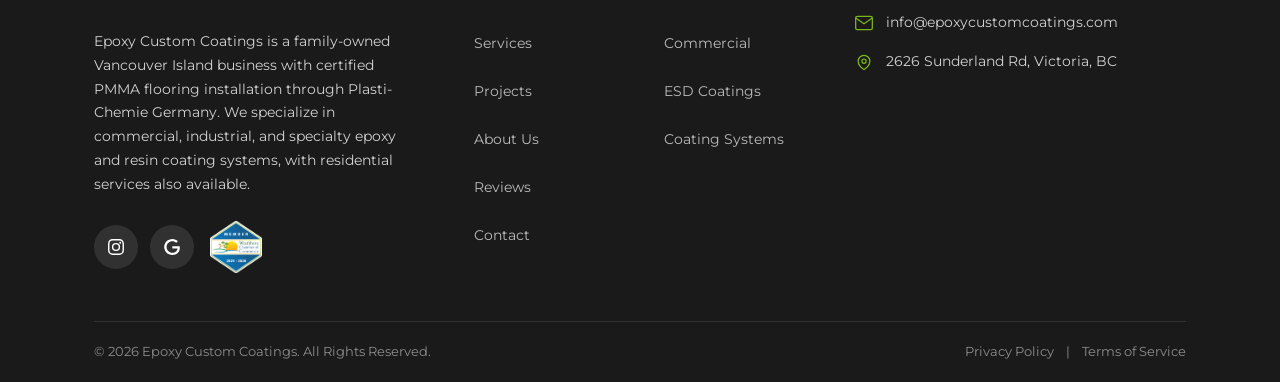
==== commit 0f04dd7a: "fixed layout bugs" ====
--- a/contact.html
+++ b/contact.html
@@ -29,8 +29,8 @@
     <link rel="preconnect" href="https://fonts.gstatic.com" crossorigin>
     <link rel="preload" as="image" href="images/contactHero.jpg" fetchpriority="high">
     <link href="https://fonts.googleapis.com/css2?family=Montserrat:wght@400;600;700;800&display=swap" rel="stylesheet">
-    <link rel="stylesheet" href="css/layout.css">
-    <link rel="stylesheet" href="css/style.css">
+    <link rel="stylesheet" href="css/layout.css?v=20260812e">
+    <link rel="stylesheet" href="css/style.css?v=20260812e">
 </head>
 <body>
     <a class="skip-link" href="#main-content">Skip to main content</a>
@@ -256,12 +256,20 @@
                         <img src="images/logo.png" alt="Epoxy Custom Coatings" width="2404" height="1624" loading="lazy" decoding="async">
                     </a>
                     <p class="footer-desc">Epoxy Custom Coatings is a family-owned Vancouver Island business with certified PMMA flooring installation through Plasti-Chemie Germany. We specialize in commercial, industrial, and specialty epoxy and resin coating systems, with residential services also available.</p>
-                    <div class="footer-social">
-                        <a href="https://www.instagram.com/epoxycustomcoatings/" target="_blank" rel="noopener noreferrer" aria-label="Instagram"><svg viewBox="0 0 24 24" fill="currentColor"><path d="M12 2.163c3.204 0 3.584.012 4.85.07 3.252.148 4.771 1.691 4.919 4.919.058 1.265.069 1.645.069 4.849 0 3.205-.012 3.584-.069 4.849-.149 3.225-1.664 4.771-4.919 4.919-1.266.058-1.644.07-4.85.07-3.204 0-3.584-.012-4.849-.07-3.26-.149-4.771-1.699-4.919-4.92-.058-1.265-.07-1.644-.07-4.849 0-3.204.013-3.583.07-4.849.149-3.227 1.664-4.771 4.919-4.919 1.266-.057 1.645-.069 4.849-.069zM12 0C8.741 0 8.333.014 7.053.072 2.695.272.273 2.69.073 7.052.014 8.333 0 8.741 0 12c0 3.259.014 3.668.072 4.948.2 4.358 2.618 6.78 6.98 6.98C8.333 23.986 8.741 24 12 24c3.259 0 3.668-.014 4.948-.072 4.354-.2 6.782-2.618 6.979-6.98.059-1.28.073-1.689.073-4.948 0-3.259-.014-3.667-.072-4.947-.196-4.354-2.617-6.78-6.979-6.98C15.668.014 15.259 0 12 0zm0 5.838a6.162 6.162 0 100 12.324 6.162 6.162 0 000-12.324zM12 16a4 4 0 110-8 4 4 0 010 8zm6.406-11.845a1.44 1.44 0 100 2.881 1.44 1.44 0 000-2.881z"/></svg></a>
+                    <div class="footer-affiliations">
+
+                        <div class="footer-social">
+<a href="https://www.instagram.com/epoxycustomcoatings/" target="_blank" rel="noopener noreferrer" aria-label="Instagram"><svg viewBox="0 0 24 24" fill="currentColor"><path d="M12 2.163c3.204 0 3.584.012 4.85.07 3.252.148 4.771 1.691 4.919 4.919.058 1.265.069 1.645.069 4.849 0 3.205-.012 3.584-.069 4.849-.149 3.225-1.664 4.771-4.919 4.919-1.266.058-1.644.07-4.85.07-3.204 0-3.584-.012-4.849-.07-3.26-.149-4.771-1.699-4.919-4.92-.058-1.265-.07-1.644-.07-4.849 0-3.204.013-3.583.07-4.849.149-3.227 1.664-4.771 4.919-4.919 1.266-.057 1.645-.069 4.849-.069zM12 0C8.741 0 8.333.014 7.053.072 2.695.272.273 2.69.073 7.052.014 8.333 0 8.741 0 12c0 3.259.014 3.668.072 4.948.2 4.358 2.618 6.78 6.98 6.98C8.333 23.986 8.741 24 12 24c3.259 0 3.668-.014 4.948-.072 4.354-.2 6.782-2.618 6.979-6.98.059-1.28.073-1.689.073-4.948 0-3.259-.014-3.667-.072-4.947-.196-4.354-2.617-6.78-6.979-6.98C15.668.014 15.259 0 12 0zm0 5.838a6.162 6.162 0 100 12.324 6.162 6.162 0 000-12.324zM12 16a4 4 0 110-8 4 4 0 010 8zm6.406-11.845a1.44 1.44 0 100 2.881 1.44 1.44 0 000-2.881z"/></svg></a>
                         <a href="https://www.google.com/maps/place/Epoxy+Custom+Coatings+Ltd./@48.4554519,-123.5012371,17z/data=!3m1!4b1!4m6!3m5!1s0x548f0d3ef1915555:0x48b0f200d65186d8!8m2!3d48.4554484!4d-123.4986622!16s%2Fg%2F11vz29y90_" target="_blank" rel="noopener noreferrer" aria-label="Google"><svg viewBox="0 0 24 24" fill="currentColor"><path d="M12.48 10.92v3.28h7.84c-.24 1.84-.853 3.187-1.787 4.133-1.147 1.147-2.933 2.4-6.053 2.4-4.827 0-8.6-3.893-8.6-8.72s3.773-8.72 8.6-8.72c2.6 0 4.507 1.027 5.907 2.347l2.307-2.307C18.747 1.44 16.133 0 12.48 0 5.867 0 .307 5.387.307 12s5.56 12 12.173 12c3.573 0 6.267-1.173 8.373-3.36 2.16-2.16 2.84-5.213 2.84-7.667 0-.76-.053-1.467-.173-2.053H12.48z"/></svg></a>
-                    <a class="footer-chamber" href="https://westshore.bc.ca/" target="_blank" rel="noopener noreferrer">
-                        <img src="images/ChamberofCommerce.png" alt="WestShore Chamber of Commerce Member 2025-2026" width="400" height="400" loading="lazy" decoding="async">
-                    </a>
+
+                        </div>
+
+                        <a class="footer-chamber" href="https://westshore.bc.ca/" target="_blank" rel="noopener noreferrer">
+
+                            <img src="images/ChamberofCommerce.png" alt="WestShore Chamber of Commerce Member 2025-2026" width="400" height="400" loading="lazy" decoding="async">
+
+                        </a>
+
                     </div>
                 </div>
                 <div class="col-6 col-lg-2">
@@ -412,7 +420,7 @@
         ]
     }
     </script>
-        <script src="js/contact-form.js"></script>
-    <script src="js/nav.js"></script>
+        <script src="js/contact-form.js?v=20260812e"></script>
+    <script src="js/nav.js?v=20260812e"></script>
 </body>
 </html>
--- a/css/layout.css
+++ b/css/layout.css
@@ -212,15 +212,21 @@
 
     .navbar-expand-lg > .container {
         flex-wrap: nowrap;
+        align-items: center;
     }
 
     .navbar-expand-lg .navbar-nav {
         flex-direction: row;
+        margin-left: auto;
     }
 
     .navbar-expand-lg .navbar-collapse {
         display: flex !important;
+        flex: 1 1 auto;
         flex-basis: auto;
+        align-items: center;
+        justify-content: flex-end;
+        gap: 0.25rem;
     }
 
     .navbar-expand-lg .navbar-toggler {
--- a/css/style.css
+++ b/css/style.css
@@ -393,18 +393,18 @@
 }
 
 .hero-title {
-    font-size: clamp(1.65rem, 3.4vw + 0.35rem, 2.85rem);
+    font-size: clamp(1.4rem, 2.6vw + 0.25rem, 2.25rem);
     font-weight: 800;
     text-transform: uppercase;
     letter-spacing: -0.02em;
-    line-height: 1.12;
-    margin-bottom: clamp(0.85rem, 2.5vw, 1.25rem);
+    line-height: 1.15;
+    margin-bottom: clamp(0.75rem, 2vw, 1.1rem);
 }
 
 .hero-title-sub {
     display: block;
-    margin-top: 0.35em;
-    font-size: 0.62em;
+    margin-top: 0.4em;
+    font-size: 0.72em;
     font-weight: 700;
     letter-spacing: 0.06em;
     opacity: 0.92;
@@ -1548,10 +1548,6 @@
     padding: clamp(2.5rem, 5vw, 4rem) 0 0;
 }
 
-.footer-desc {
-    max-width: min(320px, 100%);
-}
-
 .footer-brand img {
     height: clamp(64px, 12vw, 88px);
     width: auto;
@@ -1565,24 +1561,17 @@
     max-width: 320px;
 }
 
+.footer-affiliations {
+    display: flex;
+    flex-wrap: wrap;
+    align-items: center;
+    gap: 0.85rem 1rem;
+}
+
 .footer-social {
     display: flex;
     gap: 0.75rem;
-}
-
-.footer-chamber {
-    display: inline-flex;
-    margin-top: 1.25rem;
-    transition: opacity var(--transition);
-}
-
-.footer-chamber:hover {
-    opacity: 0.88;
-}
-
-.footer-chamber img {
-    height: clamp(64px, 12vw, 80px);
-    width: auto;
+    align-items: center;
 }
 
 .footer-social a {
@@ -1605,6 +1594,21 @@
 .footer-social svg {
     width: 16px;
     height: 16px;
+}
+
+.footer-chamber {
+    display: inline-flex;
+    margin-top: 0;
+    transition: opacity var(--transition);
+}
+
+.footer-chamber:hover {
+    opacity: 0.88;
+}
+
+.footer-chamber img {
+    height: clamp(44px, 8vw, 52px);
+    width: auto;
 }
 
 .footer-heading {
@@ -1862,6 +1866,10 @@
     }
 
     .footer-social {
+        justify-content: center;
+    }
+
+    .footer-affiliations {
         justify-content: center;
     }
 
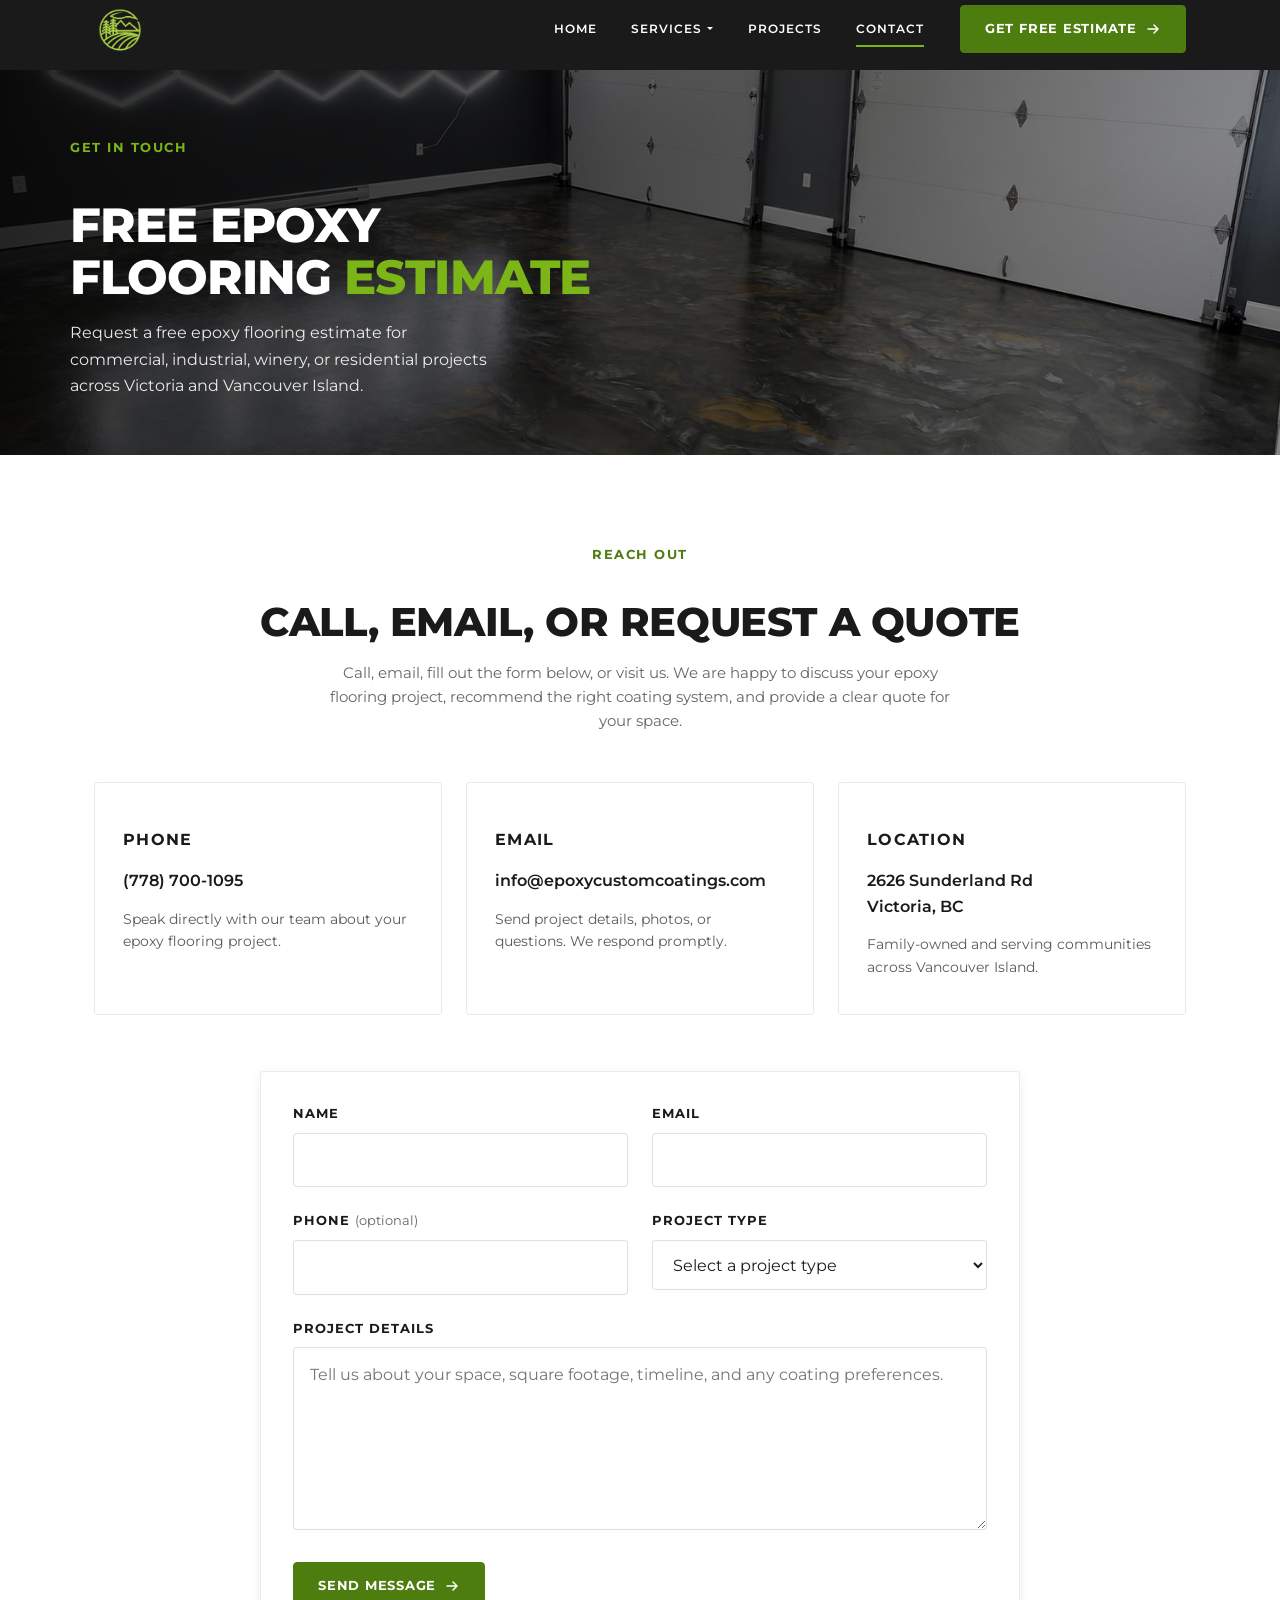
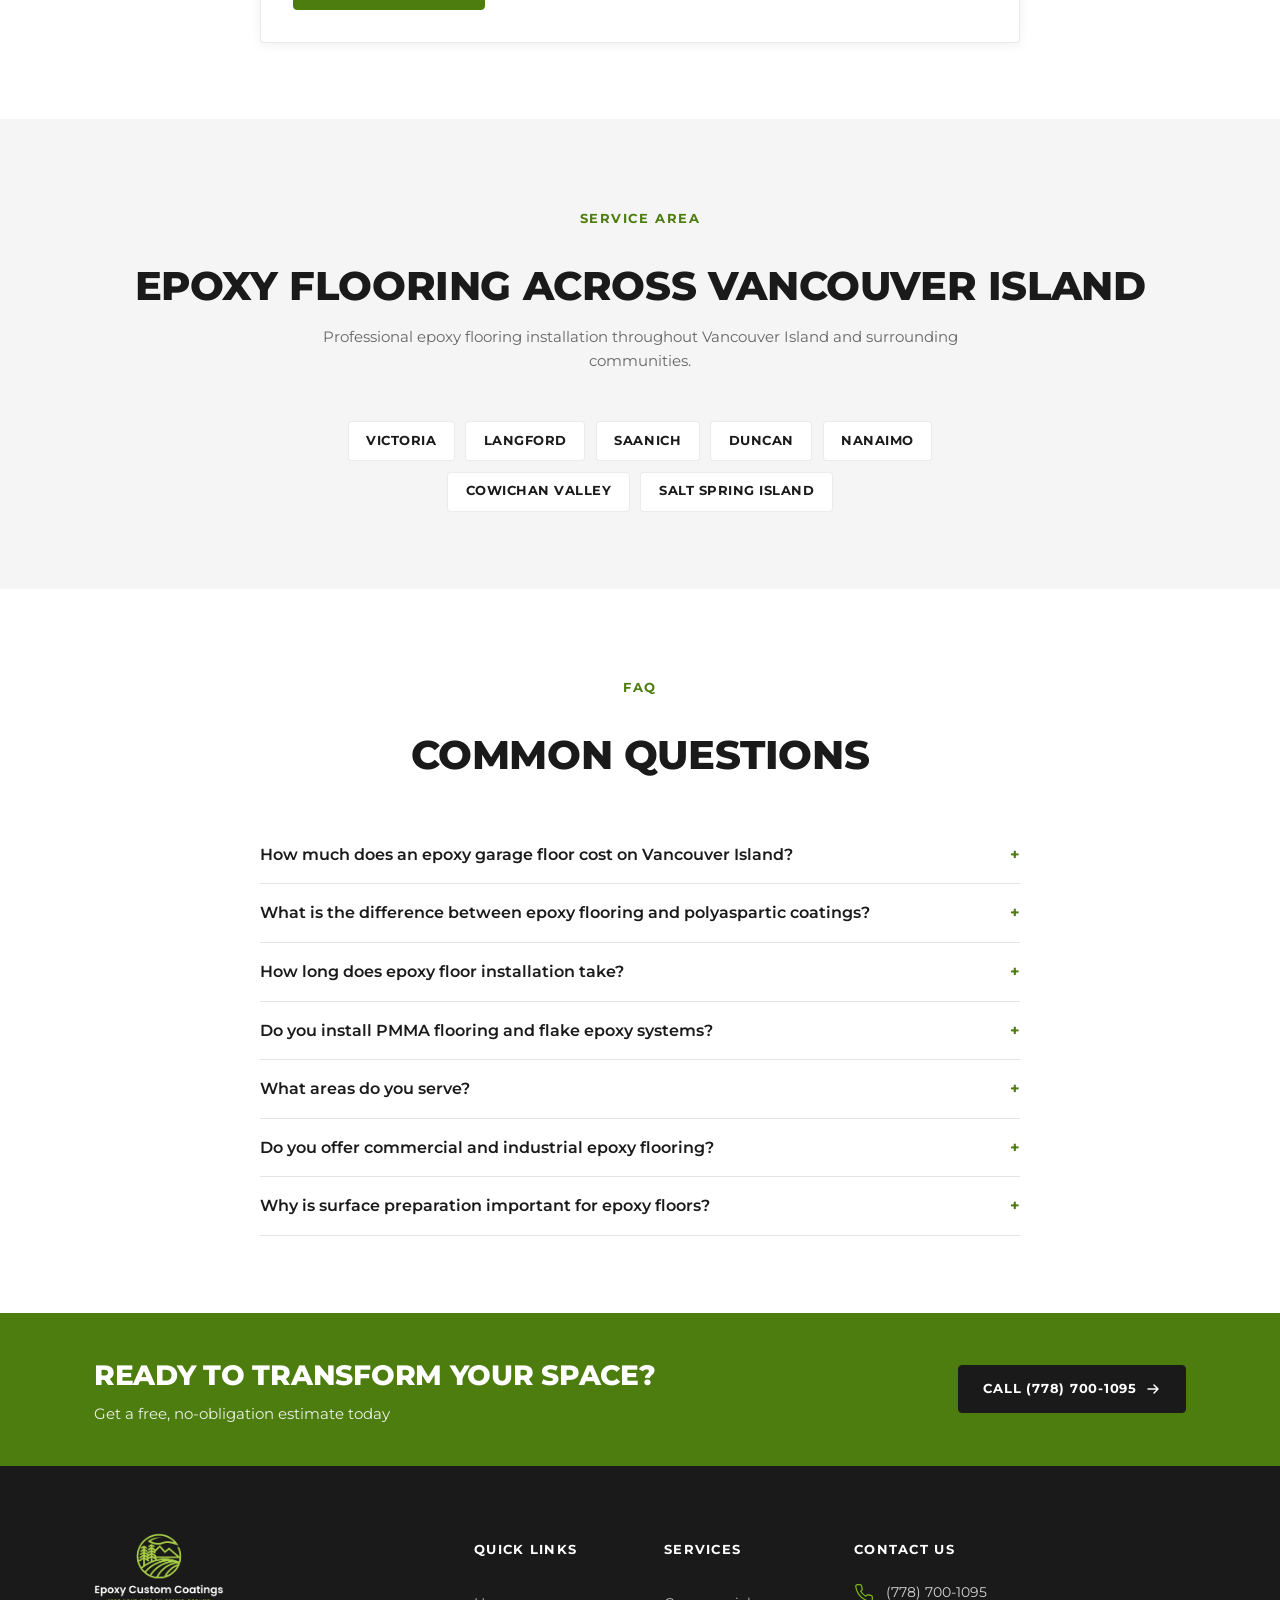
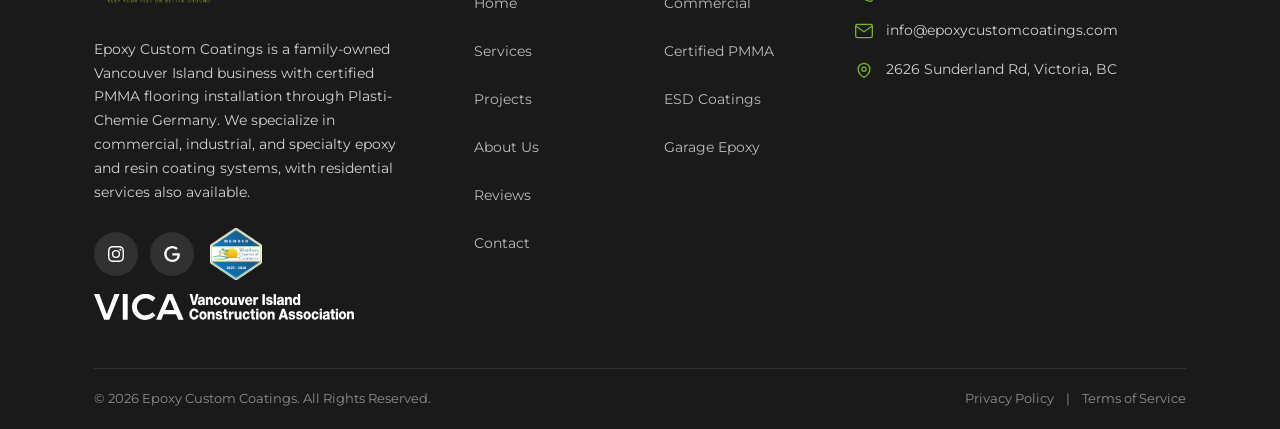
==== commit 155ebca4: "added viha photos to gallery and vica logo" ====
--- a/contact.html
+++ b/contact.html
@@ -30,7 +30,7 @@
     <link rel="preload" as="image" href="images/contactHero.jpg" fetchpriority="high">
     <link href="https://fonts.googleapis.com/css2?family=Montserrat:wght@400;600;700;800&display=swap" rel="stylesheet">
     <link rel="stylesheet" href="css/layout.css?v=20260812e">
-    <link rel="stylesheet" href="css/style.css?v=20260812e">
+    <link rel="stylesheet" href="css/style.css?v=20261016c">
 </head>
 <body>
     <a class="skip-link" href="#main-content">Skip to main content</a>
@@ -81,7 +81,7 @@
         <div class="container hero-inner">
             <div class="hero-copy hero-copy--page">
                 <p class="section-label">Get In Touch</p>
-                <h1 class="hero-page-title">Contact <span class="text-accent">Us</span></h1>
+                <h1 class="hero-page-title">Free Epoxy Flooring <span class="text-accent">Estimate</span></h1>
                 <p class="hero-desc">Request a free epoxy flooring estimate for commercial, industrial, winery, or residential projects across Victoria and Vancouver Island.</p>
             </div>
         </div>
@@ -92,7 +92,7 @@
         <div class="container">
             <div class="section-header text-center">
                 <p class="section-label">Reach Out</p>
-                <h2 class="section-title" id="contact-heading">Get Your Free Epoxy Flooring Estimate</h2>
+                <h2 class="section-title" id="contact-heading">Call, Email, or Request a Quote</h2>
                 <p class="section-desc">Call, email, fill out the form below, or visit us. We are happy to discuss your epoxy flooring project, recommend the right coating system, and provide a clear quote for your space.</p>
             </div>
             <div class="row g-4 contact-grid">
@@ -186,6 +186,7 @@
                 <li>Duncan</li>
                 <li>Nanaimo</li>
                 <li>Cowichan Valley</li>
+                <li>Salt Spring Island</li>
             </ul>
         </div>
     </section>
@@ -216,11 +217,11 @@
                 </details>
                 <details class="faq-item">
                     <summary>What areas do you serve?</summary>
-                    <p>We serve Victoria, Langford, Saanich, Duncan, Nanaimo, and communities across Vancouver Island for residential, commercial, and industrial epoxy flooring and concrete floor coating projects.</p>
+                    <p>We serve Victoria, Langford, Saanich, Duncan, Nanaimo, the Cowichan Valley, Salt Spring Island, and communities across Vancouver Island for residential, commercial, and industrial epoxy flooring and concrete floor coating projects.</p>
                 </details>
                 <details class="faq-item">
                     <summary>Do you offer commercial and industrial epoxy flooring?</summary>
-                    <p>Yes. We install high-performance epoxy flooring and resin systems for warehouses, restaurants, wineries, retail spaces, manufacturing facilities, auto shops, healthcare environments, and more across Vancouver Island.</p>
+                    <p>Yes. We install high-performance epoxy flooring and resin systems for warehouses, restaurants, wineries, retail spaces, manufacturing facilities, auto shops, healthcare bathrooms, and more across Vancouver Island.</p>
                 </details>
                 <details class="faq-item">
                     <summary>Why is surface preparation important for epoxy floors?</summary>
@@ -268,6 +269,9 @@
 
                             <img src="images/ChamberofCommerce.png" alt="WestShore Chamber of Commerce Member 2025-2026" width="400" height="400" loading="lazy" decoding="async">
 
+                        </a>
+                        <a class="footer-member" href="https://www.vicabc.ca/" target="_blank" rel="noopener noreferrer">
+                            <img src="images/vica-logo-white.svg" alt="Vancouver Island Construction Association member" width="993" height="99" loading="lazy" decoding="async">
                         </a>
 
                     </div>
@@ -286,10 +290,10 @@
                 <div class="col-6 col-lg-2">
                     <h2 class="footer-heading">Services</h2>
                     <ul class="footer-links">
-                        <li><a href="services.html#residential">Residential</a></li>
                         <li><a href="services.html#commercial">Commercial</a></li>
+                        <li><a href="services.html#pmma">Certified PMMA</a></li>
                         <li><a href="services.html#esd">ESD Coatings</a></li>
-                        <li><a href="services.html#coatings">Coating Systems</a></li>
+                        <li><a href="services.html#residential">Garage Epoxy</a></li>
                     </ul>
                 </div>
                 <div class="col-lg-4">
@@ -348,7 +352,16 @@
                     "addressRegion": "BC",
                     "addressCountry": "CA"
                 },
-                "areaServed": "Vancouver Island"
+                "areaServed": [
+                    { "@type": "City", "name": "Victoria" },
+                    { "@type": "City", "name": "Langford" },
+                    { "@type": "City", "name": "Saanich" },
+                    { "@type": "City", "name": "Nanaimo" },
+                    { "@type": "City", "name": "Duncan" },
+                    { "@type": "AdministrativeArea", "name": "Cowichan Valley" },
+                    { "@type": "AdministrativeArea", "name": "Salt Spring Island" },
+                    { "@type": "AdministrativeArea", "name": "Vancouver Island" }
+                ]
             },
             {
                 "@type": "FAQPage",
@@ -390,7 +403,7 @@
                         "name": "What areas do you serve?",
                         "acceptedAnswer": {
                             "@type": "Answer",
-                            "text": "Epoxy Custom Coatings serves Victoria, Langford, Saanich, Duncan, Nanaimo, and communities across Vancouver Island for epoxy flooring and concrete floor coating projects."
+                            "text": "Epoxy Custom Coatings serves Victoria, Langford, Saanich, Duncan, Nanaimo, the Cowichan Valley, Salt Spring Island, and communities across Vancouver Island for epoxy flooring and concrete floor coating projects."
                         }
                     },
                     {
@@ -398,7 +411,7 @@
                         "name": "Do you offer commercial and industrial epoxy flooring?",
                         "acceptedAnswer": {
                             "@type": "Answer",
-                            "text": "Yes. The company installs high-performance epoxy flooring and resin systems for warehouses, restaurants, wineries, retail, manufacturing, auto shops, and healthcare environments across Vancouver Island."
+                            "text": "Yes. The company installs high-performance epoxy flooring and resin systems for warehouses, restaurants, wineries, retail, manufacturing, auto shops, and healthcare bathrooms across Vancouver Island."
                         }
                     },
                     {
--- a/css/style.css
+++ b/css/style.css
@@ -1596,19 +1596,31 @@
     height: 16px;
 }
 
-.footer-chamber {
+.footer-chamber,
+.footer-member {
     display: inline-flex;
     margin-top: 0;
     transition: opacity var(--transition);
 }
 
-.footer-chamber:hover {
+.footer-chamber:hover,
+.footer-member:hover {
     opacity: 0.88;
 }
 
 .footer-chamber img {
     height: clamp(44px, 8vw, 52px);
     width: auto;
+}
+
+.footer-member {
+    flex: 1 0 100%;
+    max-width: 260px;
+}
+
+.footer-member img {
+    width: 100%;
+    height: auto;
 }
 
 .footer-heading {
@@ -1873,9 +1885,15 @@
         justify-content: center;
     }
 
-    .footer-chamber {
+    .footer-chamber,
+    .footer-member {
         display: flex;
         justify-content: center;
+    }
+
+    .footer-member {
+        margin-left: auto;
+        margin-right: auto;
     }
 
     .footer-brand {
